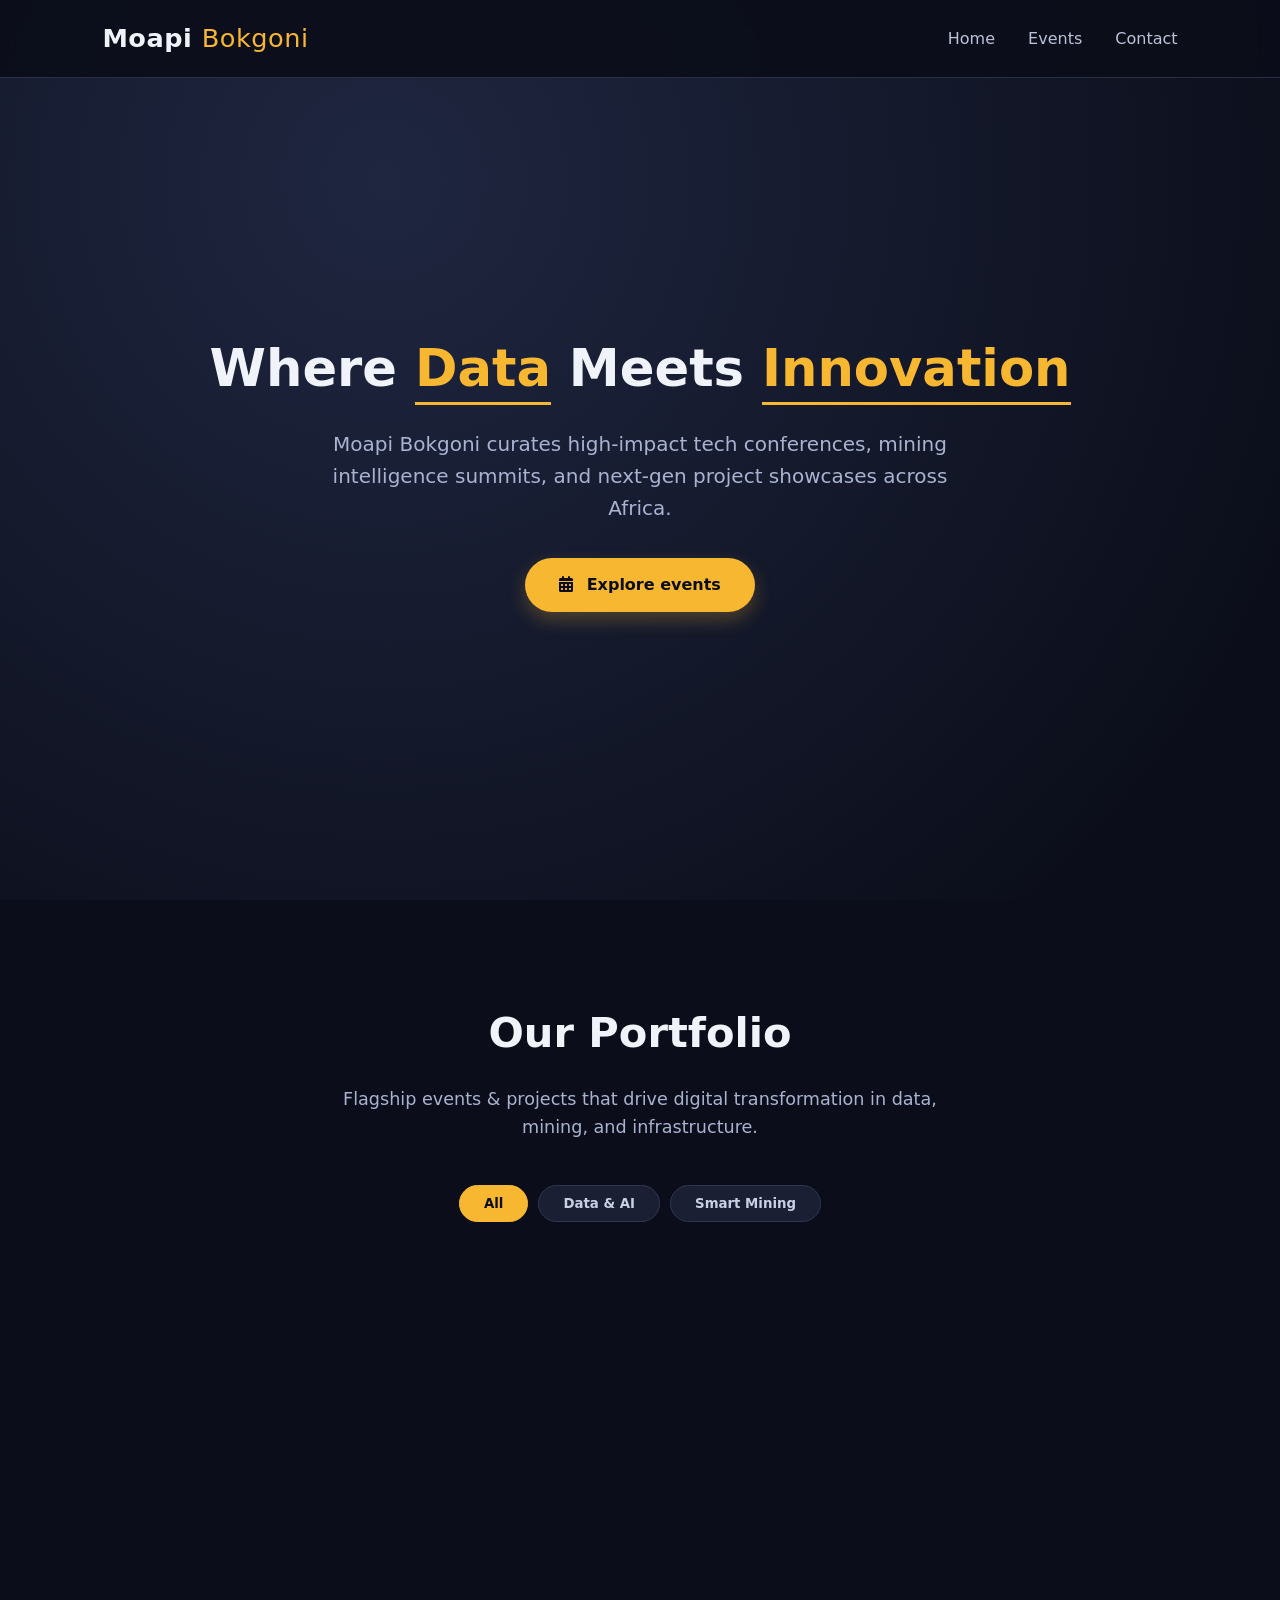
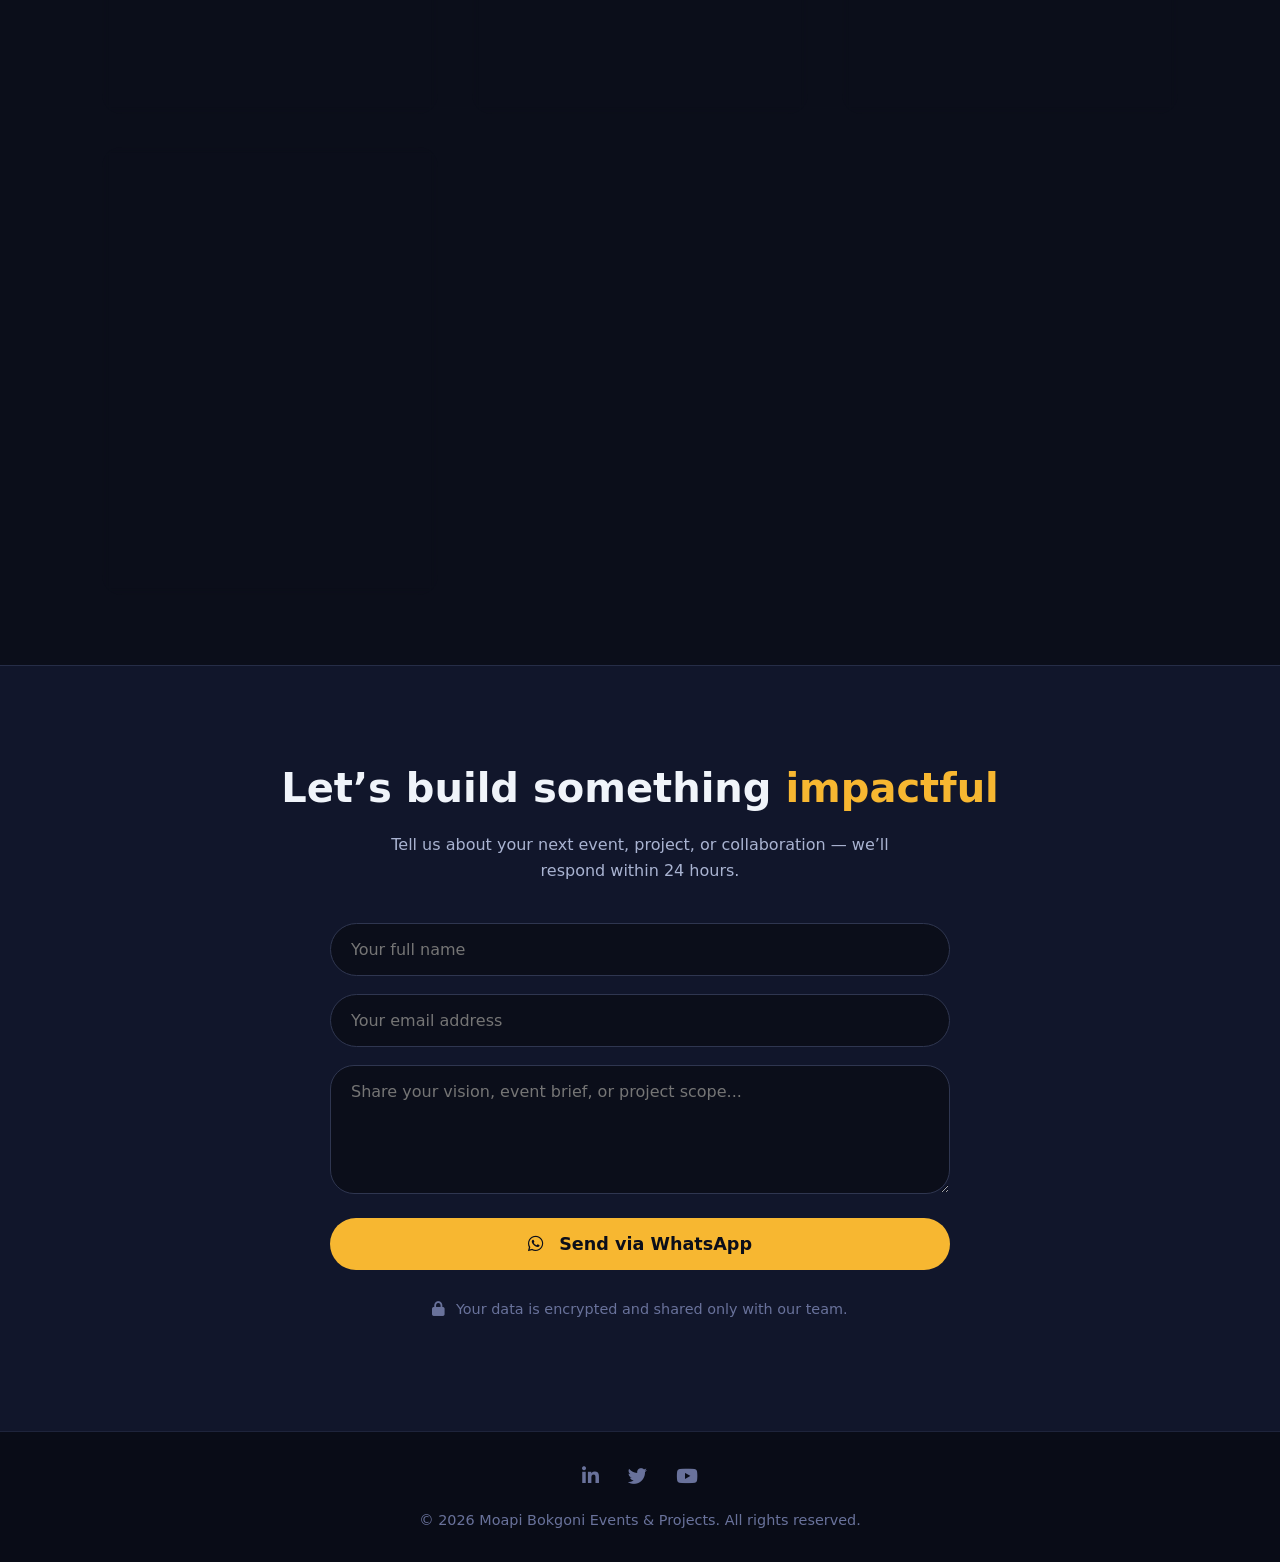
==== index.html @ c03c23e5 "Rename deepseek_html_20260622_e4e144.html to index.html" ====
<!DOCTYPE html>
<html lang="en">
<head>
    <meta charset="UTF-8" />
    <meta name="viewport" content="width=device-width, initial-scale=1.0" />
    <title>Moapi Bokgoni · Events & Projects</title>
    <!-- Font Awesome (free icons) -->
    <link rel="stylesheet" href="https://cdnjs.cloudflare.com/ajax/libs/font-awesome/6.0.0-beta3/css/all.min.css" />
    <style>
        /* ---------- RESET & BASE ---------- */
        * {
            margin: 0;
            padding: 0;
            box-sizing: border-box;
            font-family: 'Segoe UI', Roboto, system-ui, sans-serif;
            scroll-behavior: smooth;
        }

        body {
            background-color: #0b0e1a;
            color: #f0f4fa;
            line-height: 1.6;
        }

        /* ---------- HEADER ---------- */
        header {
            display: flex;
            justify-content: space-between;
            align-items: center;
            padding: 18px 8%;
            background: rgba(11, 14, 26, 0.92);
            backdrop-filter: blur(12px);
            position: fixed;
            width: 100%;
            top: 0;
            z-index: 1000;
            border-bottom: 1px solid #2a2f45;
        }

        .logo {
            font-size: 1.6rem;
            font-weight: 700;
            letter-spacing: 0.5px;
        }

        .logo span {
            color: #f7b731;
            font-weight: 300;
        }

        nav a {
            color: #bcc3d9;
            text-decoration: none;
            margin-left: 28px;
            font-weight: 500;
            transition: color 0.3s;
        }

        nav a:hover {
            color: #f7b731;
        }

        /* ---------- HERO ---------- */
        .hero {
            min-height: 100vh;
            display: flex;
            align-items: center;
            justify-content: center;
            text-align: center;
            padding: 120px 20px 80px;
            background: radial-gradient(circle at 30% 20%, #1f2640, #0b0e1a 85%);
        }

        .hero-content h1 {
            font-size: 3.2rem;
            margin-bottom: 18px;
            font-weight: 600;
        }

        .hero-content .highlight {
            color: #f7b731;
            border-bottom: 3px solid #f7b731;
            padding-bottom: 4px;
        }

        .hero-content p {
            font-size: 1.25rem;
            color: #a9b3d1;
            max-width: 640px;
            margin: 0 auto 34px auto;
        }

        .btn {
            display: inline-block;
            background: #f7b731;
            color: #0b0e1a;
            padding: 14px 34px;
            border-radius: 50px;
            font-weight: 700;
            text-decoration: none;
            border: none;
            cursor: pointer;
            transition: 0.25s ease;
            box-shadow: 0 8px 18px rgba(247, 183, 49, 0.25);
        }

        .btn:hover {
            background: #ffce5c;
            transform: translateY(-3px);
            box-shadow: 0 14px 28px rgba(247, 183, 49, 0.35);
        }

        /* ---------- EVENTS SECTION ---------- */
        .events-section {
            padding: 100px 8% 70px;
            text-align: center;
        }

        .events-section h2 {
            font-size: 2.6rem;
            margin-bottom: 18px;
        }

        .section-sub {
            color: #a9b3d1;
            max-width: 600px;
            margin: 0 auto 44px auto;
            font-size: 1.1rem;
        }

        .filter-container {
            margin-bottom: 44px;
            display: flex;
            flex-wrap: wrap;
            justify-content: center;
            gap: 10px;
        }

        .filter-btn {
            background: #1a1f33;
            color: #c8d0e6;
            border: 1px solid #2f3650;
            padding: 10px 24px;
            border-radius: 40px;
            font-weight: 600;
            cursor: pointer;
            transition: 0.25s;
        }

        .filter-btn.active,
        .filter-btn:hover {
            background: #f7b731;
            color: #0b0e1a;
            border-color: #f7b731;
        }

        .events-grid {
            display: grid;
            grid-template-columns: repeat(auto-fit, minmax(280px, 1fr));
            gap: 34px;
        }

        .event-card {
            background: #151b30;
            border-radius: 20px;
            overflow: hidden;
            border: 1px solid #2a2f45;
            transition: 0.3s;
            text-align: left;
            backdrop-filter: blur(4px);
        }

        .event-card:hover {
            transform: translateY(-8px);
            border-color: #f7b731;
            box-shadow: 0 20px 40px rgba(0, 0, 0, 0.6);
        }

        .card-img {
            height: 160px;
            background: linear-gradient(145deg, #2d3452, #191f36);
            display: flex;
            align-items: center;
            justify-content: center;
            font-size: 3.4rem;
            color: #f7b731;
            border-bottom: 2px solid #2f3650;
        }

        .card-content {
            padding: 24px 24px 28px;
        }

        .tag {
            display: inline-block;
            background: rgba(247, 183, 49, 0.12);
            color: #f7b731;
            padding: 4px 14px;
            border-radius: 40px;
            font-size: 0.75rem;
            font-weight: 700;
            letter-spacing: 0.3px;
            margin-bottom: 12px;
        }

        .event-card h3 {
            font-size: 1.5rem;
            margin-bottom: 8px;
        }

        .event-card p {
            color: #bcc3d9;
            font-size: 0.95rem;
            margin-bottom: 14px;
        }

        .event-card .date {
            color: #d3dbf5;
            font-weight: 600;
            font-size: 0.85rem;
            display: flex;
            align-items: center;
            gap: 6px;
        }

        .event-card .date i {
            color: #f7b731;
        }

        /* ---------- CONTACT ---------- */
        .contact-section {
            padding: 90px 8% 70px;
            background: #11162b;
            text-align: center;
            border-top: 1px solid #262d47;
        }

        .contact-section h2 {
            font-size: 2.5rem;
            margin-bottom: 12px;
        }

        .contact-section>p {
            color: #a9b3d1;
            max-width: 520px;
            margin: 0 auto 40px auto;
        }

        form {
            max-width: 620px;
            margin: 0 auto;
            display: flex;
            flex-direction: column;
            gap: 18px;
        }

        form input,
        form textarea {
            width: 100%;
            padding: 16px 20px;
            background: #0b0e1a;
            border: 1px solid #2f3650;
            color: #f0f4fa;
            border-radius: 40px;
            font-size: 1rem;
            transition: 0.25s;
        }

        form input:focus,
        form textarea:focus {
            outline: none;
            border-color: #f7b731;
            background: #10152a;
        }

        form textarea {
            border-radius: 24px;
            resize: vertical;
        }

        .contact-btn {
            background: #f7b731;
            color: #0b0e1a;
            padding: 16px;
            border: none;
            border-radius: 60px;
            font-weight: 700;
            font-size: 1.1rem;
            cursor: pointer;
            transition: 0.25s;
            margin-top: 6px;
        }

        .contact-btn:hover {
            background: #ffd15c;
            transform: scale(1.02);
        }

        /* ---------- FOOTER ---------- */
        footer {
            text-align: center;
            padding: 30px 8%;
            background: #090c17;
            border-top: 1px solid #1e243b;
            color: #69729b;
            font-size: 0.9rem;
        }

        .footer-social a {
            color: #69729b;
            margin: 0 12px;
            font-size: 1.2rem;
            transition: 0.2s;
        }

        .footer-social a:hover {
            color: #f7b731;
        }

        /* ---------- RESPONSIVE ---------- */
        @media (max-width: 700px) {
            header {
                flex-direction: column;
                gap: 10px;
                padding: 14px 5%;
            }
            nav a {
                margin: 0 12px;
                font-size: 0.95rem;
            }
            .hero-content h1 {
                font-size: 2.3rem;
            }
            .events-section {
                padding: 80px 5% 50px;
            }
            .events-grid {
                grid-template-columns: 1fr;
            }
        }

        /* card transition for filter */
        .event-card {
            opacity: 1;
            transition: opacity 0.25s ease, transform 0.3s ease, border 0.2s;
        }
    </style>
</head>
<body>

    <!-- HEADER -->
    <header>
        <div class="logo">Moapi <span>Bokgoni</span></div>
        <nav>
            <a href="#home">Home</a>
            <a href="#events">Events</a>
            <a href="#contact">Contact</a>
        </nav>
    </header>

    <!-- HERO -->
    <section id="home" class="hero">
        <div class="hero-content">
            <h1>Where <span class="highlight">Data</span> Meets <span class="highlight">Innovation</span></h1>
            <p>Moapi Bokgoni curates high-impact tech conferences, mining intelligence summits, and next‑gen project showcases across Africa.</p>
            <a href="#events" class="btn"><i class="fas fa-calendar-alt" style="margin-right: 8px;"></i> Explore events</a>
        </div>
    </section>

    <!-- EVENTS -->
    <section id="events" class="events-section">
        <h2>Our Portfolio</h2>
        <p class="section-sub">Flagship events & projects that drive digital transformation in data, mining, and infrastructure.</p>

        <div class="filter-container">
            <button class="filter-btn active" data-filter="all">All</button>
            <button class="filter-btn" data-filter="data">Data & AI</button>
            <button class="filter-btn" data-filter="mining">Smart Mining</button>
        </div>

        <div class="events-grid">
            <!-- Card 1 -->
            <div class="event-card" data-category="data">
                <div class="card-img"><i class="fas fa-database"></i></div>
                <div class="card-content">
                    <span class="tag"><i class="fas fa-code" style="margin-right: 6px;"></i> Big Data</span>
                    <h3>DataCon 2026</h3>
                    <p>Next‑gen data architectures, AI‑driven analytics, and real‑time streaming for enterprise.</p>
                    <div class="date"><i class="far fa-calendar-alt"></i> 12–14 Aug 2026</div>
                </div>
            </div>

            <!-- Card 2 -->
            <div class="event-card" data-category="mining">
                <div class="card-img"><i class="fas fa-hard-hat"></i></div>
                <div class="card-content">
                    <span class="tag"><i class="fas fa-microchip" style="margin-right: 6px;"></i> Mining Tech</span>
                    <h3>Deep Automation Forum</h3>
                    <p>IoT sensor networks, autonomous haulage, and digital twins in modern mining.</p>
                    <div class="date"><i class="far fa-calendar-alt"></i> 19–21 Sept 2026</div>
                </div>
            </div>

            <!-- Card 3 -->
            <div class="event-card" data-category="data">
                <div class="card-img"><i class="fas fa-cloud-upload-alt"></i></div>
                <div class="card-content">
                    <span class="tag"><i class="fas fa-server"></i> Cloud & Infrastructure</span>
                    <h3>Industrial Data Expo</h3>
                    <p>Streamlining raw data ingestion, edge computing, and logistics analytics for heavy industry.</p>
                    <div class="date"><i class="far fa-calendar-alt"></i> 3–5 Oct 2026</div>
                </div>
            </div>

            <!-- Card 4 (new, mining) -->
            <div class="event-card" data-category="mining">
                <div class="card-img"><i class="fas fa-map-marked-alt"></i></div>
                <div class="card-content">
                    <span class="tag"><i class="fas fa-ruler-combined"></i> Exploration</span>
                    <h3>Geo‑Intelligence Summit</h3>
                    <p>AI‑powered mineral exploration, remote sensing, and sustainable extraction.</p>
                    <div class="date"><i class="far fa-calendar-alt"></i> 10–12 Nov 2026</div>
                </div>
            </div>
        </div>
    </section>

    <!-- CONTACT -->
    <section id="contact" class="contact-section">
        <h2>Let’s build something <span style="color: #f7b731;">impactful</span></h2>
        <p>Tell us about your next event, project, or collaboration — we’ll respond within 24 hours.</p>
        <form id="contactForm">
            <input type="text" placeholder="Your full name" id="contactName" required />
            <input type="email" placeholder="Your email address" id="contactEmail" required />
            <textarea placeholder="Share your vision, event brief, or project scope..." rows="5" id="contactMsg" required></textarea>
            <button type="submit" class="contact-btn"><i class="fab fa-whatsapp" style="margin-right: 10px;"></i> Send via WhatsApp</button>
        </form>
        <p style="margin-top: 28px; font-size: 0.9rem; color: #69729b;">
            <i class="fas fa-lock" style="margin-right: 6px;"></i> Your data is encrypted and shared only with our team.
        </p>
    </section>

    <!-- FOOTER -->
    <footer>
        <div class="footer-social">
            <a href="#"><i class="fab fa-linkedin-in"></i></a>
            <a href="#"><i class="fab fa-twitter"></i></a>
            <a href="#"><i class="fab fa-youtube"></i></a>
        </div>
        <p style="margin-top: 16px;">&copy; 2026 Moapi Bokgoni Events & Projects. All rights reserved.</p>
    </footer>

    <script>
        document.addEventListener('DOMContentLoaded', () => {

            // ---------- FILTER (portfolio) ----------
            const filterBtns = document.querySelectorAll('.filter-btn');
            const cards = document.querySelectorAll('.event-card');

            filterBtns.forEach(btn => {
                btn.addEventListener('click', () => {
                    filterBtns.forEach(b => b.classList.remove('active'));
                    btn.classList.add('active');

                    const filterVal = btn.getAttribute('data-filter');

                    cards.forEach(card => {
                        const cat = card.getAttribute('data-category');
                        if (filterVal === 'all' || cat === filterVal) {
                            card.style.display = 'block';
                            setTimeout(() => card.style.opacity = '1', 8);
                        } else {
                            card.style.opacity = '0';
                            card.style.display = 'none';
                        }
                    });
                });
            });

            // ---------- WHATSAPP AUTOMATION (CallMeBot) ----------
            const form = document.getElementById('contactForm');

            // ⚠️  REPLACE WITH YOUR ACTUAL CallMeBot CREDENTIALS  ⚠️
            const PHONE = "27747017967";      // e.g. "27712345678"
            const API_KEY = "4898902";         // your numeric API key

            form.addEventListener('submit', (e) => {
                e.preventDefault();

                const name = document.getElementById('contactName').value.trim();
                const email = document.getElementById('contactEmail').value.trim();
                const msg = document.getElementById('contactMsg').value.trim();

                if (!name || !email || !msg) {
                    alert('Please fill in all fields.');
                    return;
                }

                // format message for WhatsApp
                const textMsg = `📩 *New Moapi Bokgoni lead*%0A%0A*Name:* ${name}%0A*Email:* ${email}%0A*Message:* ${msg}`;

                const url = `https://api.callmebot.com/whatsapp.php?phone=${PHONE}&text=${textMsg}&apikey=${API_KEY}`;

                // send with no-cors (fire and forget)
                fetch(url, { mode: 'no-cors' })
                    .then(() => {
                        alert('✅ Thank you! Your message has been sent directly to our team via WhatsApp.');
                        form.reset();
                    })
                    .catch(err => {
                        console.error('WhatsApp send error:', err);
                        alert('❌ Something went wrong. Please try again or contact us directly.');
                    });
            });
        });
    </script>
</body>
</html>
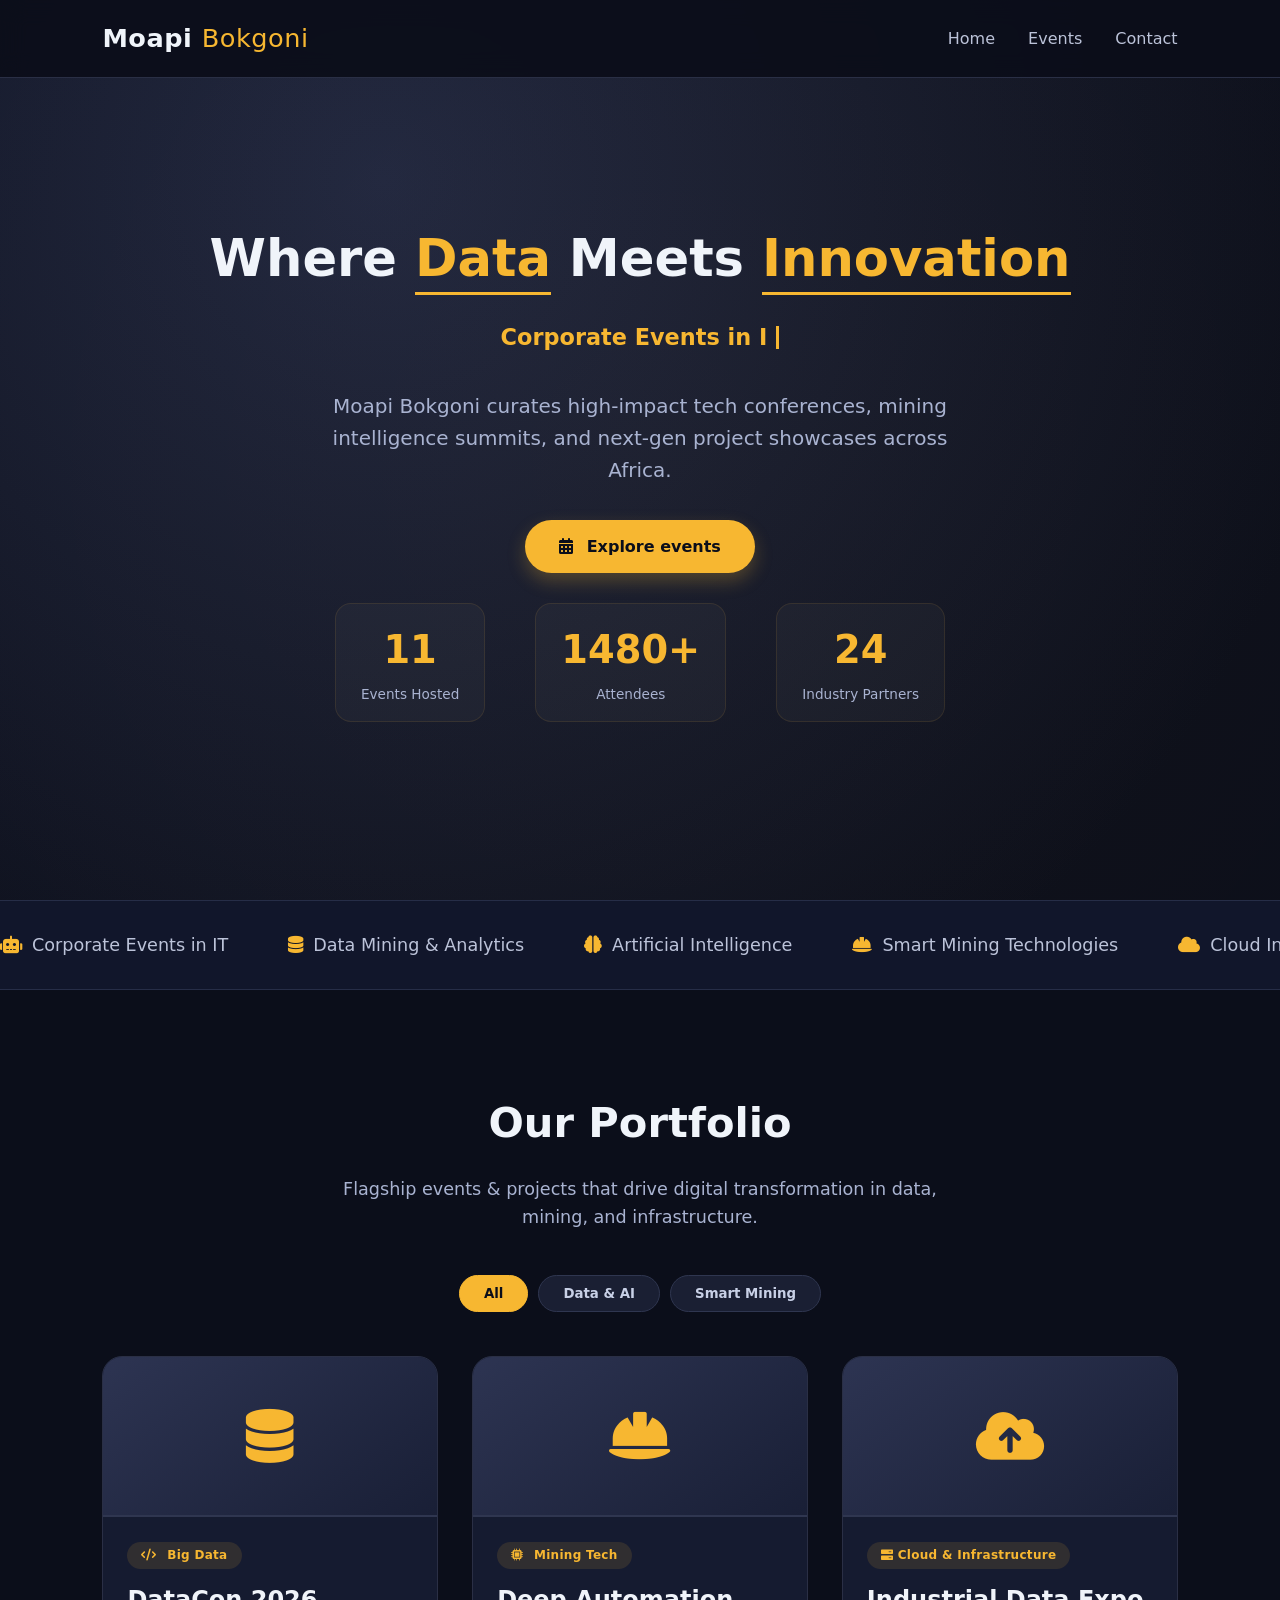
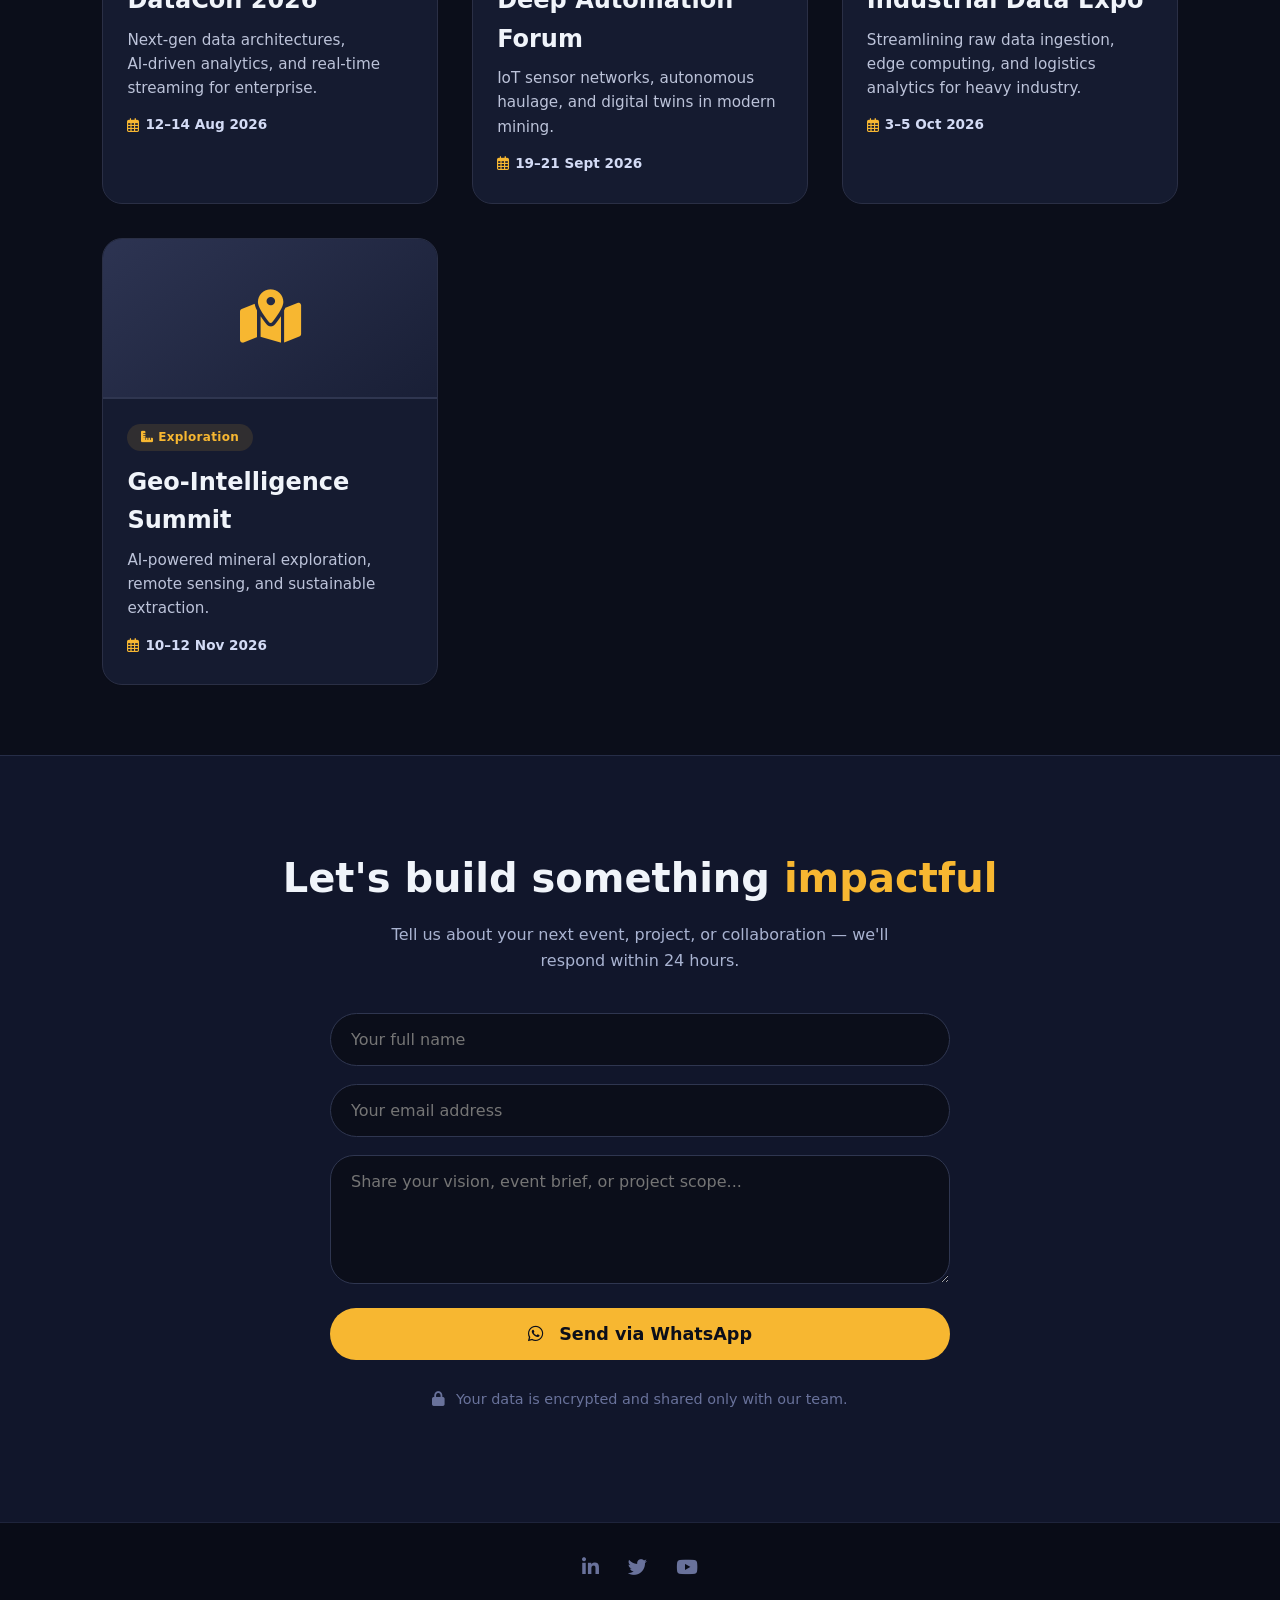
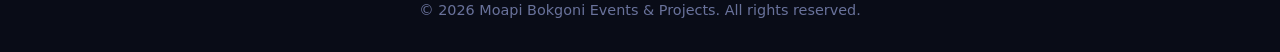
==== commit 99f1bcd9: "Update index.html" ====
--- a/index.html
+++ b/index.html
@@ -4,7 +4,6 @@
     <meta charset="UTF-8" />
     <meta name="viewport" content="width=device-width, initial-scale=1.0" />
     <title>Moapi Bokgoni · Events & Projects</title>
-    <!-- Font Awesome (free icons) -->
     <link rel="stylesheet" href="https://cdnjs.cloudflare.com/ajax/libs/font-awesome/6.0.0-beta3/css/all.min.css" />
     <style>
         /* ---------- RESET & BASE ---------- */
@@ -20,6 +19,7 @@
             background-color: #0b0e1a;
             color: #f0f4fa;
             line-height: 1.6;
+            overflow-x: hidden;
         }
 
         /* ---------- HEADER ---------- */
@@ -35,6 +35,12 @@
             top: 0;
             z-index: 1000;
             border-bottom: 1px solid #2a2f45;
+            transition: 0.3s;
+        }
+
+        header.scrolled {
+            background: rgba(11, 14, 26, 0.98);
+            box-shadow: 0 4px 30px rgba(0, 0, 0, 0.5);
         }
 
         .logo {
@@ -54,6 +60,22 @@
             margin-left: 28px;
             font-weight: 500;
             transition: color 0.3s;
+            position: relative;
+        }
+
+        nav a::after {
+            content: '';
+            position: absolute;
+            bottom: -4px;
+            left: 0;
+            width: 0;
+            height: 2px;
+            background: #f7b731;
+            transition: width 0.3s;
+        }
+
+        nav a:hover::after {
+            width: 100%;
         }
 
         nav a:hover {
@@ -69,6 +91,29 @@
             text-align: center;
             padding: 120px 20px 80px;
             background: radial-gradient(circle at 30% 20%, #1f2640, #0b0e1a 85%);
+            position: relative;
+            overflow: hidden;
+        }
+
+        .hero::before {
+            content: '';
+            position: absolute;
+            top: -50%;
+            left: -50%;
+            width: 200%;
+            height: 200%;
+            background: radial-gradient(circle at 50% 50%, rgba(247, 183, 49, 0.03), transparent 70%);
+            animation: rotateGlow 30s linear infinite;
+        }
+
+        @keyframes rotateGlow {
+            from { transform: rotate(0deg); }
+            to { transform: rotate(360deg); }
+        }
+
+        .hero-content {
+            position: relative;
+            z-index: 1;
         }
 
         .hero-content h1 {
@@ -88,6 +133,65 @@
             color: #a9b3d1;
             max-width: 640px;
             margin: 0 auto 34px auto;
+        }
+
+        /* ----- TYPING ANIMATION ----- */
+        .typing-wrapper {
+            margin: 20px auto 30px;
+            min-height: 40px;
+        }
+
+        .typing-text {
+            font-size: 1.4rem;
+            color: #f7b731;
+            font-weight: 600;
+            display: inline-block;
+        }
+
+        .typing-cursor {
+            display: inline-block;
+            width: 3px;
+            height: 1.4rem;
+            background: #f7b731;
+            margin-left: 4px;
+            animation: blink 0.8s step-end infinite;
+            vertical-align: text-bottom;
+        }
+
+        @keyframes blink {
+            0%, 100% { opacity: 1; }
+            50% { opacity: 0; }
+        }
+
+        /* ----- STATS COUNTERS ----- */
+        .stats-container {
+            display: flex;
+            justify-content: center;
+            gap: 50px;
+            margin-top: 30px;
+            flex-wrap: wrap;
+        }
+
+        .stat-item {
+            text-align: center;
+            padding: 15px 25px;
+            background: rgba(255, 255, 255, 0.03);
+            border-radius: 16px;
+            border: 1px solid rgba(247, 183, 49, 0.1);
+            min-width: 120px;
+        }
+
+        .stat-number {
+            font-size: 2.4rem;
+            font-weight: 700;
+            color: #f7b731;
+            display: block;
+        }
+
+        .stat-label {
+            font-size: 0.85rem;
+            color: #a9b3d1;
+            margin-top: 4px;
         }
 
         .btn {
@@ -165,15 +269,31 @@
             border-radius: 20px;
             overflow: hidden;
             border: 1px solid #2a2f45;
-            transition: 0.3s;
+            transition: 0.4s ease;
             text-align: left;
             backdrop-filter: blur(4px);
+            position: relative;
         }
 
         .event-card:hover {
-            transform: translateY(-8px);
+            transform: translateY(-8px) scale(1.02);
             border-color: #f7b731;
             box-shadow: 0 20px 40px rgba(0, 0, 0, 0.6);
+        }
+
+        .event-card::before {
+            content: '';
+            position: absolute;
+            top: 0;
+            left: -100%;
+            width: 100%;
+            height: 3px;
+            background: linear-gradient(90deg, transparent, #f7b731, transparent);
+            transition: left 0.6s;
+        }
+
+        .event-card:hover::before {
+            left: 100%;
         }
 
         .card-img {
@@ -185,6 +305,11 @@
             font-size: 3.4rem;
             color: #f7b731;
             border-bottom: 2px solid #2f3650;
+            transition: 0.3s;
+        }
+
+        .event-card:hover .card-img {
+            background: linear-gradient(145deg, #353d5e, #1f2640);
         }
 
         .card-content {
@@ -225,6 +350,45 @@
 
         .event-card .date i {
             color: #f7b731;
+        }
+
+        /* ---------- AUTO-SCROLL EVENTS MARQUEE ---------- */
+        .marquee-section {
+            background: #11162b;
+            padding: 30px 0;
+            border-top: 1px solid #262d47;
+            border-bottom: 1px solid #262d47;
+            overflow: hidden;
+        }
+
+        .marquee-content {
+            display: flex;
+            gap: 60px;
+            animation: marqueeScroll 25s linear infinite;
+            width: max-content;
+        }
+
+        .marquee-content span {
+            font-size: 1.1rem;
+            color: #bcc3d9;
+            white-space: nowrap;
+            display: flex;
+            align-items: center;
+            gap: 10px;
+        }
+
+        .marquee-content span i {
+            color: #f7b731;
+        }
+
+        @keyframes marqueeScroll {
+            0% { transform: translateX(0); }
+            100% { transform: translateX(-50%); }
+        }
+
+        .marquee-wrapper {
+            display: flex;
+            overflow: hidden;
         }
 
         /* ---------- CONTACT ---------- */
@@ -271,6 +435,7 @@
             outline: none;
             border-color: #f7b731;
             background: #10152a;
+            box-shadow: 0 0 20px rgba(247, 183, 49, 0.05);
         }
 
         form textarea {
@@ -289,6 +454,24 @@
             cursor: pointer;
             transition: 0.25s;
             margin-top: 6px;
+            position: relative;
+            overflow: hidden;
+        }
+
+        .contact-btn::after {
+            content: '';
+            position: absolute;
+            top: -50%;
+            left: -50%;
+            width: 200%;
+            height: 200%;
+            background: radial-gradient(circle, rgba(255,255,255,0.1), transparent 70%);
+            transform: scale(0);
+            transition: transform 0.5s;
+        }
+
+        .contact-btn:hover::after {
+            transform: scale(1);
         }
 
         .contact-btn:hover {
@@ -315,6 +498,7 @@
 
         .footer-social a:hover {
             color: #f7b731;
+            transform: translateY(-3px);
         }
 
         /* ---------- RESPONSIVE ---------- */
@@ -337,9 +521,21 @@
             .events-grid {
                 grid-template-columns: 1fr;
             }
-        }
-
-        /* card transition for filter */
+            .stats-container {
+                gap: 20px;
+            }
+            .stat-item {
+                min-width: 80px;
+                padding: 10px 15px;
+            }
+            .stat-number {
+                font-size: 1.8rem;
+            }
+            .typing-text {
+                font-size: 1.1rem;
+            }
+        }
+
         .event-card {
             opacity: 1;
             transition: opacity 0.25s ease, transform 0.3s ease, border 0.2s;
@@ -362,10 +558,58 @@
     <section id="home" class="hero">
         <div class="hero-content">
             <h1>Where <span class="highlight">Data</span> Meets <span class="highlight">Innovation</span></h1>
+            
+            <!-- TYPING ANIMATION -->
+            <div class="typing-wrapper">
+                <span class="typing-text" id="typingText"></span>
+                <span class="typing-cursor"></span>
+            </div>
+
             <p>Moapi Bokgoni curates high-impact tech conferences, mining intelligence summits, and next‑gen project showcases across Africa.</p>
             <a href="#events" class="btn"><i class="fas fa-calendar-alt" style="margin-right: 8px;"></i> Explore events</a>
+
+            <!-- STATS COUNTERS -->
+            <div class="stats-container">
+                <div class="stat-item">
+                    <span class="stat-number" data-target="12">0</span>
+                    <span class="stat-label">Events Hosted</span>
+                </div>
+                <div class="stat-item">
+                    <span class="stat-number" data-target="1500">0</span>
+                    <span class="stat-label">Attendees</span>
+                </div>
+                <div class="stat-item">
+                    <span class="stat-number" data-target="25">0</span>
+                    <span class="stat-label">Industry Partners</span>
+                </div>
+            </div>
         </div>
     </section>
+
+    <!-- AUTO-SCROLL MARQUEE -->
+    <div class="marquee-section">
+        <div class="marquee-wrapper">
+            <div class="marquee-content">
+                <span><i class="fas fa-robot"></i> Corporate Events in IT</span>
+                <span><i class="fas fa-database"></i> Data Mining & Analytics</span>
+                <span><i class="fas fa-brain"></i> Artificial Intelligence</span>
+                <span><i class="fas fa-hard-hat"></i> Smart Mining Technologies</span>
+                <span><i class="fas fa-cloud"></i> Cloud Infrastructure</span>
+                <span><i class="fas fa-chart-line"></i> Predictive Analytics</span>
+                <span><i class="fas fa-microchip"></i> IoT & Automation</span>
+                <span><i class="fas fa-globe"></i> Digital Transformation</span>
+                <!-- Duplicate for seamless loop -->
+                <span><i class="fas fa-robot"></i> Corporate Events in IT</span>
+                <span><i class="fas fa-database"></i> Data Mining & Analytics</span>
+                <span><i class="fas fa-brain"></i> Artificial Intelligence</span>
+                <span><i class="fas fa-hard-hat"></i> Smart Mining Technologies</span>
+                <span><i class="fas fa-cloud"></i> Cloud Infrastructure</span>
+                <span><i class="fas fa-chart-line"></i> Predictive Analytics</span>
+                <span><i class="fas fa-microchip"></i> IoT & Automation</span>
+                <span><i class="fas fa-globe"></i> Digital Transformation</span>
+            </div>
+        </div>
+    </div>
 
     <!-- EVENTS -->
     <section id="events" class="events-section">
@@ -412,7 +656,7 @@
                 </div>
             </div>
 
-            <!-- Card 4 (new, mining) -->
+            <!-- Card 4 -->
             <div class="event-card" data-category="mining">
                 <div class="card-img"><i class="fas fa-map-marked-alt"></i></div>
                 <div class="card-content">
@@ -427,8 +671,8 @@
 
     <!-- CONTACT -->
     <section id="contact" class="contact-section">
-        <h2>Let’s build something <span style="color: #f7b731;">impactful</span></h2>
-        <p>Tell us about your next event, project, or collaboration — we’ll respond within 24 hours.</p>
+        <h2>Let's build something <span style="color: #f7b731;">impactful</span></h2>
+        <p>Tell us about your next event, project, or collaboration — we'll respond within 24 hours.</p>
         <form id="contactForm">
             <input type="text" placeholder="Your full name" id="contactName" required />
             <input type="email" placeholder="Your email address" id="contactEmail" required />
@@ -453,7 +697,90 @@
     <script>
         document.addEventListener('DOMContentLoaded', () => {
 
-            // ---------- FILTER (portfolio) ----------
+            // ========== 1. TYPING ANIMATION ==========
+            const phrases = [
+                'Corporate Events in IT',
+                'Data Mining & Analytics',
+                'Artificial Intelligence',
+                'Smart Mining Technologies',
+                'Cloud Infrastructure',
+                'Digital Transformation'
+            ];
+            let phraseIndex = 0;
+            let charIndex = 0;
+            let isDeleting = false;
+            const typingElement = document.getElementById('typingText');
+
+            function typeEffect() {
+                const currentPhrase = phrases[phraseIndex];
+                
+                if (isDeleting) {
+                    typingElement.textContent = currentPhrase.substring(0, charIndex - 1);
+                    charIndex--;
+                } else {
+                    typingElement.textContent = currentPhrase.substring(0, charIndex + 1);
+                    charIndex++;
+                }
+
+                let delay = isDeleting ? 40 : 80;
+
+                if (!isDeleting && charIndex === currentPhrase.length) {
+                    delay = 2500;
+                    isDeleting = true;
+                } else if (isDeleting && charIndex === 0) {
+                    isDeleting = false;
+                    phraseIndex = (phraseIndex + 1) % phrases.length;
+                    delay = 400;
+                }
+
+                setTimeout(typeEffect, delay);
+            }
+
+            typeEffect();
+
+            // ========== 2. STATS COUNTER ANIMATION ==========
+            const statNumbers = document.querySelectorAll('.stat-number');
+
+            function animateCounters() {
+                statNumbers.forEach(counter => {
+                    const target = parseInt(counter.getAttribute('data-target'));
+                    const duration = 2000;
+                    const startTime = performance.now();
+                    const startValue = 0;
+
+                    function updateCounter(currentTime) {
+                        const elapsed = currentTime - startTime;
+                        const progress = Math.min(elapsed / duration, 1);
+                        const eased = 1 - Math.pow(1 - progress, 3);
+                        const currentValue = Math.floor(eased * target);
+                        
+                        counter.textContent = currentValue + (target > 100 ? '+' : '');
+
+                        if (progress < 1) {
+                            requestAnimationFrame(updateCounter);
+                        } else {
+                            counter.textContent = target + (target > 100 ? '+' : '');
+                        }
+                    }
+
+                    requestAnimationFrame(updateCounter);
+                });
+            }
+
+            // Trigger counters when hero is visible
+            const heroSection = document.querySelector('.hero');
+            const observer = new IntersectionObserver((entries) => {
+                entries.forEach(entry => {
+                    if (entry.isIntersecting) {
+                        animateCounters();
+                        observer.disconnect();
+                    }
+                });
+            }, { threshold: 0.3 });
+
+            observer.observe(heroSection);
+
+            // ========== 3. FILTER ==========
             const filterBtns = document.querySelectorAll('.filter-btn');
             const cards = document.querySelectorAll('.event-card');
 
@@ -471,18 +798,28 @@
                             setTimeout(() => card.style.opacity = '1', 8);
                         } else {
                             card.style.opacity = '0';
-                            card.style.display = 'none';
+                            setTimeout(() => card.style.display = 'none', 250);
                         }
                     });
                 });
             });
 
-            // ---------- WHATSAPP AUTOMATION (CallMeBot) ----------
+            // ========== 4. HEADER SCROLL EFFECT ==========
+            const header = document.querySelector('header');
+            window.addEventListener('scroll', () => {
+                if (window.scrollY > 50) {
+                    header.classList.add('scrolled');
+                } else {
+                    header.classList.remove('scrolled');
+                }
+            });
+
+            // ========== 5. WHATSAPP AUTOMATION ==========
             const form = document.getElementById('contactForm');
 
-            // ⚠️  REPLACE WITH YOUR ACTUAL CallMeBot CREDENTIALS  ⚠️
-            const PHONE = "27747017967";      // e.g. "27712345678"
-            const API_KEY = "4898902";         // your numeric API key
+            // ⚠️ REPLACE WITH YOUR ACTUAL CallMeBot CREDENTIALS ⚠️
+            const PHONE = "27747017967";
+            const API_KEY = "4898902";
 
             form.addEventListener('submit', (e) => {
                 e.preventDefault();
@@ -496,12 +833,15 @@
                     return;
                 }
 
-                // format message for WhatsApp
                 const textMsg = `📩 *New Moapi Bokgoni lead*%0A%0A*Name:* ${name}%0A*Email:* ${email}%0A*Message:* ${msg}`;
-
                 const url = `https://api.callmebot.com/whatsapp.php?phone=${PHONE}&text=${textMsg}&apikey=${API_KEY}`;
 
-                // send with no-cors (fire and forget)
+                // Show loading state
+                const submitBtn = form.querySelector('.contact-btn');
+                const originalText = submitBtn.innerHTML;
+                submitBtn.innerHTML = '<i class="fas fa-spinner fa-spin"></i> Sending...';
+                submitBtn.disabled = true;
+
                 fetch(url, { mode: 'no-cors' })
                     .then(() => {
                         alert('✅ Thank you! Your message has been sent directly to our team via WhatsApp.');
@@ -510,6 +850,10 @@
                     .catch(err => {
                         console.error('WhatsApp send error:', err);
                         alert('❌ Something went wrong. Please try again or contact us directly.');
+                    })
+                    .finally(() => {
+                        submitBtn.innerHTML = originalText;
+                        submitBtn.disabled = false;
                     });
             });
         });
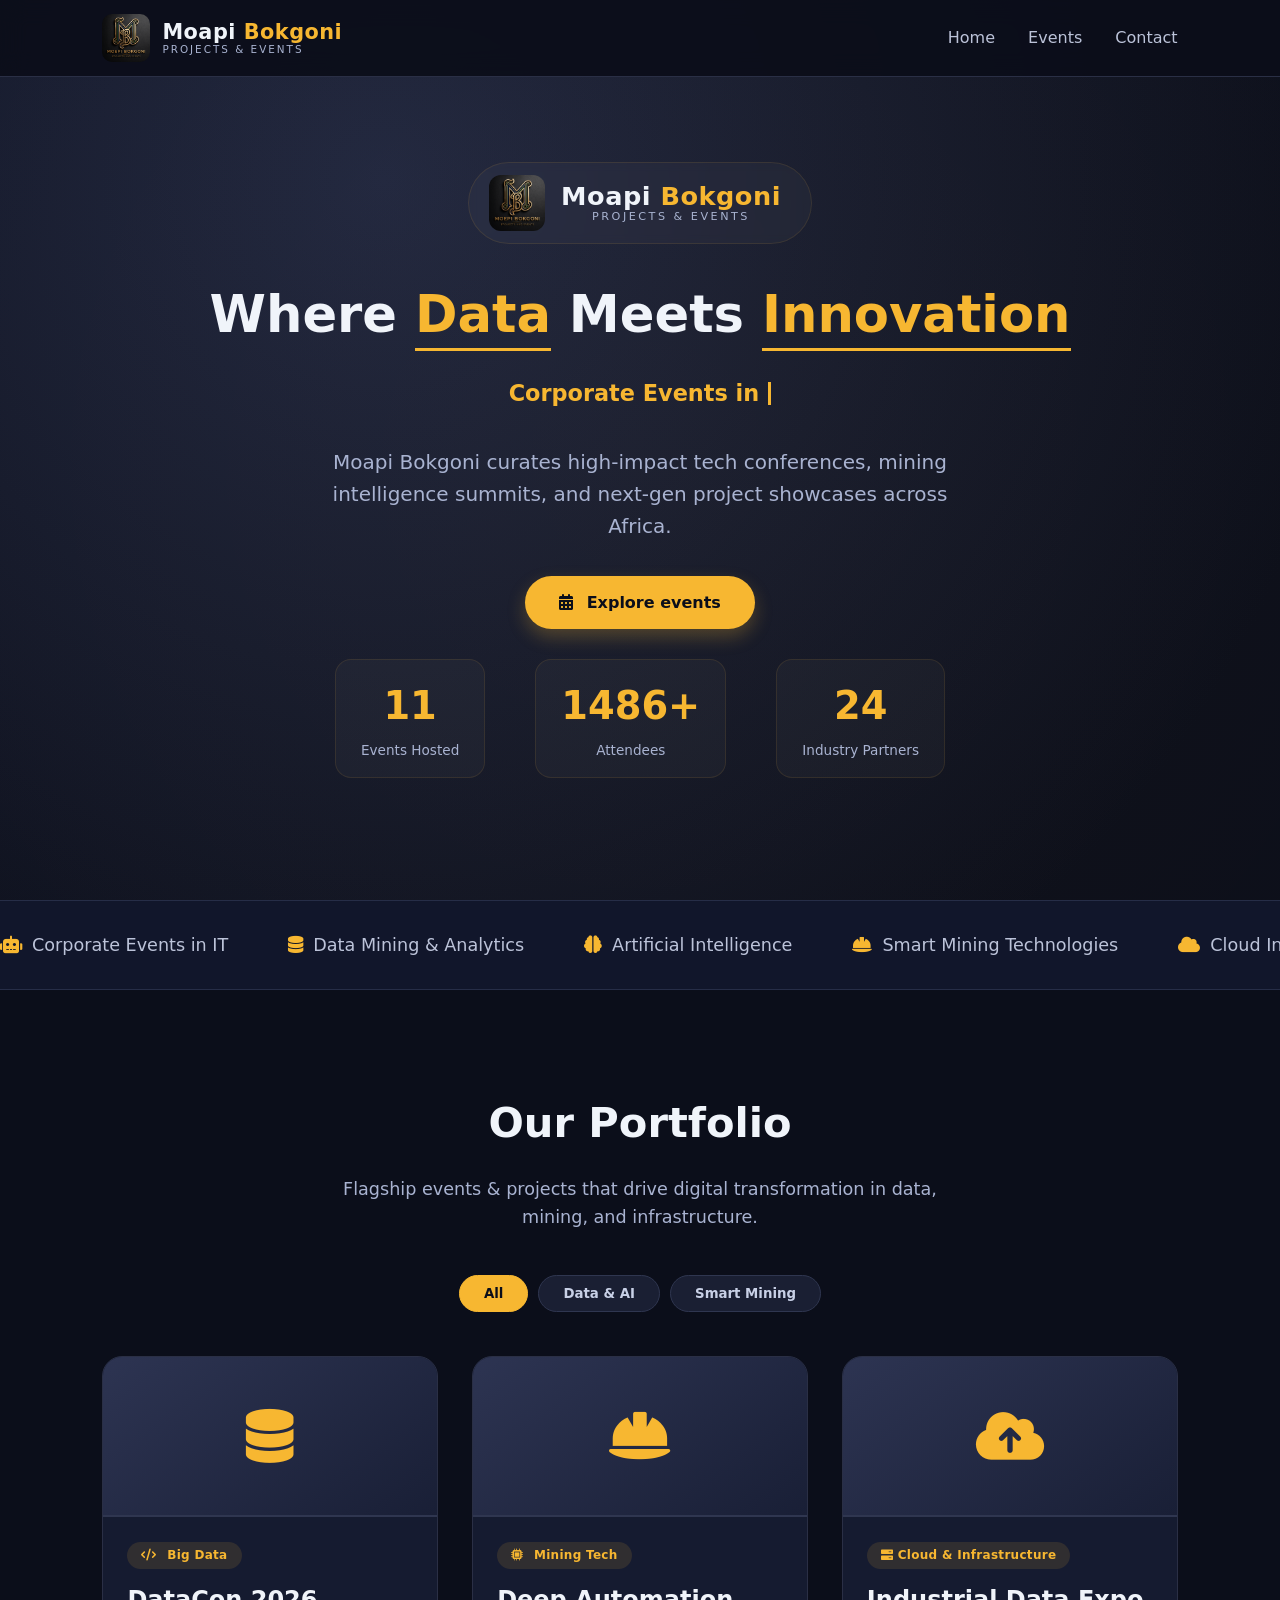
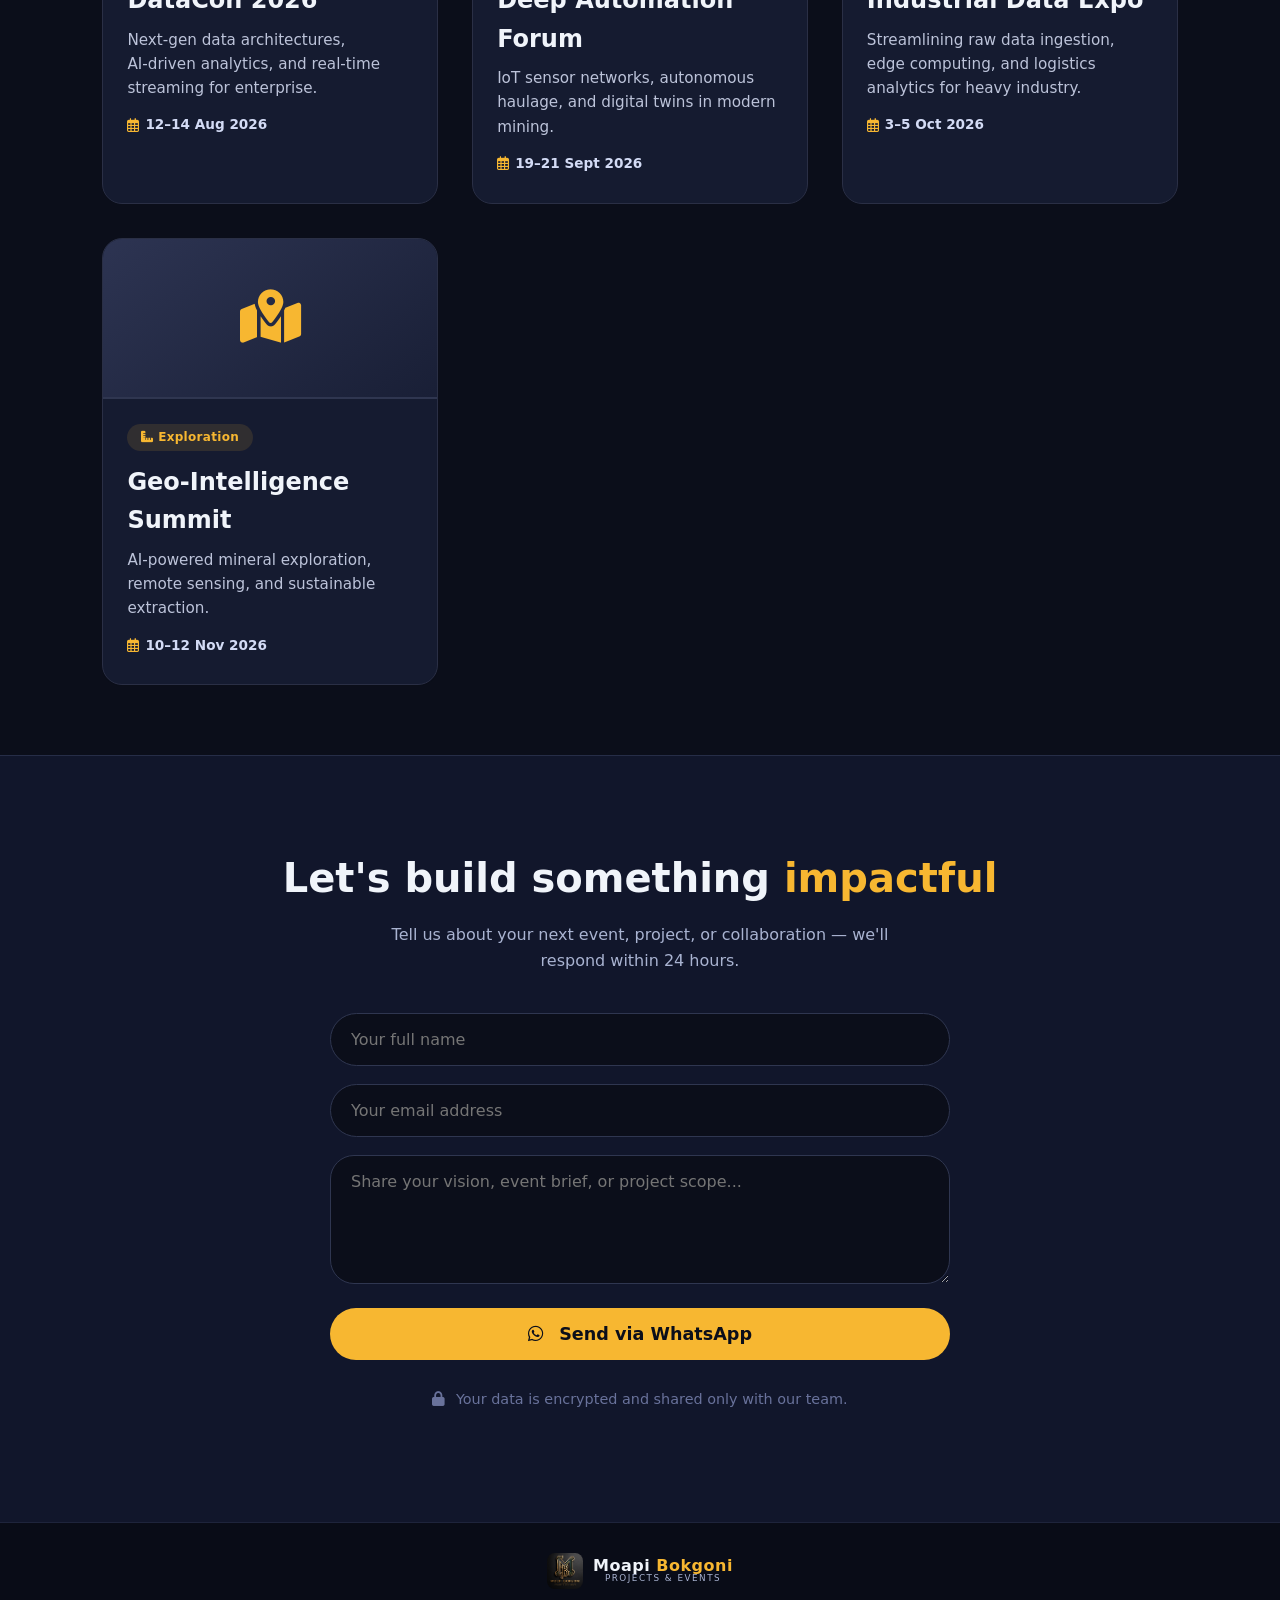
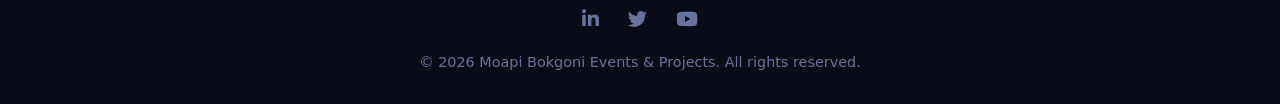
==== commit 21d1e83c: "Update index.html" ====
--- a/index.html
+++ b/index.html
@@ -27,7 +27,7 @@
             display: flex;
             justify-content: space-between;
             align-items: center;
-            padding: 18px 8%;
+            padding: 14px 8%;
             background: rgba(11, 14, 26, 0.92);
             backdrop-filter: blur(12px);
             position: fixed;
@@ -43,15 +43,45 @@
             box-shadow: 0 4px 30px rgba(0, 0, 0, 0.5);
         }
 
+        /* ---------- LOGO ---------- */
         .logo {
-            font-size: 1.6rem;
+            display: flex;
+            align-items: center;
+            gap: 12px;
+            text-decoration: none;
+        }
+
+        .logo-icon {
+            width: 48px;
+            height: 48px;
+            object-fit: contain;
+            border-radius: 10px;
+            flex-shrink: 0;
+        }
+
+        .logo-text {
+            display: flex;
+            flex-direction: column;
+            line-height: 1.1;
+        }
+
+        .logo-text .brand {
+            font-size: 1.3rem;
             font-weight: 700;
+            color: #f0f4fa;
             letter-spacing: 0.5px;
         }
 
-        .logo span {
+        .logo-text .brand span {
             color: #f7b731;
-            font-weight: 300;
+        }
+
+        .logo-text .sub {
+            font-size: 0.65rem;
+            font-weight: 500;
+            color: #a9b3d1;
+            letter-spacing: 2px;
+            text-transform: uppercase;
         }
 
         nav a {
@@ -114,6 +144,34 @@
         .hero-content {
             position: relative;
             z-index: 1;
+        }
+
+        /* Large logo in hero */
+        .hero-logo {
+            display: inline-flex;
+            align-items: center;
+            gap: 16px;
+            margin-bottom: 30px;
+            background: rgba(255, 255, 255, 0.03);
+            padding: 12px 30px 12px 20px;
+            border-radius: 60px;
+            border: 1px solid rgba(247, 183, 49, 0.1);
+            backdrop-filter: blur(4px);
+        }
+
+        .hero-logo .logo-icon {
+            width: 56px;
+            height: 56px;
+            border-radius: 12px;
+        }
+
+        .hero-logo .logo-text .brand {
+            font-size: 1.6rem;
+        }
+
+        .hero-logo .logo-text .sub {
+            font-size: 0.7rem;
+            letter-spacing: 2.5px;
         }
 
         .hero-content h1 {
@@ -489,11 +547,34 @@
             font-size: 0.9rem;
         }
 
+        .footer-logo {
+            display: inline-flex;
+            align-items: center;
+            gap: 10px;
+            margin-bottom: 16px;
+        }
+
+        .footer-logo .logo-icon {
+            width: 36px;
+            height: 36px;
+            border-radius: 8px;
+        }
+
+        .footer-logo .logo-text .brand {
+            font-size: 1rem;
+        }
+
+        .footer-logo .logo-text .sub {
+            font-size: 0.55rem;
+            letter-spacing: 1.5px;
+        }
+
         .footer-social a {
             color: #69729b;
             margin: 0 12px;
             font-size: 1.2rem;
             transition: 0.2s;
+            display: inline-block;
         }
 
         .footer-social a:hover {
@@ -515,6 +596,19 @@
             .hero-content h1 {
                 font-size: 2.3rem;
             }
+            .hero-logo {
+                padding: 8px 16px 8px 12px;
+            }
+            .hero-logo .logo-icon {
+                width: 40px;
+                height: 40px;
+            }
+            .hero-logo .logo-text .brand {
+                font-size: 1.2rem;
+            }
+            .hero-logo .logo-text .sub {
+                font-size: 0.55rem;
+            }
             .events-section {
                 padding: 80px 5% 50px;
             }
@@ -546,7 +640,13 @@
 
     <!-- HEADER -->
     <header>
-        <div class="logo">Moapi <span>Bokgoni</span></div>
+        <a href="#home" class="logo">
+            <img src="mbp.png" alt="Moapi Bokgoni" class="logo-icon" />
+            <div class="logo-text">
+                <span class="brand">Moapi <span>Bokgoni</span></span>
+                <span class="sub">Projects &amp; Events</span>
+            </div>
+        </a>
         <nav>
             <a href="#home">Home</a>
             <a href="#events">Events</a>
@@ -557,6 +657,15 @@
     <!-- HERO -->
     <section id="home" class="hero">
         <div class="hero-content">
+            <!-- Hero Logo -->
+            <div class="hero-logo">
+                <img src="mbp.png" alt="Moapi Bokgoni" class="logo-icon" />
+                <div class="logo-text">
+                    <span class="brand">Moapi <span>Bokgoni</span></span>
+                    <span class="sub">Projects &amp; Events</span>
+                </div>
+            </div>
+
             <h1>Where <span class="highlight">Data</span> Meets <span class="highlight">Innovation</span></h1>
             
             <!-- TYPING ANIMATION -->
@@ -591,21 +700,21 @@
         <div class="marquee-wrapper">
             <div class="marquee-content">
                 <span><i class="fas fa-robot"></i> Corporate Events in IT</span>
-                <span><i class="fas fa-database"></i> Data Mining & Analytics</span>
+                <span><i class="fas fa-database"></i> Data Mining &amp; Analytics</span>
                 <span><i class="fas fa-brain"></i> Artificial Intelligence</span>
                 <span><i class="fas fa-hard-hat"></i> Smart Mining Technologies</span>
                 <span><i class="fas fa-cloud"></i> Cloud Infrastructure</span>
                 <span><i class="fas fa-chart-line"></i> Predictive Analytics</span>
-                <span><i class="fas fa-microchip"></i> IoT & Automation</span>
+                <span><i class="fas fa-microchip"></i> IoT &amp; Automation</span>
                 <span><i class="fas fa-globe"></i> Digital Transformation</span>
                 <!-- Duplicate for seamless loop -->
                 <span><i class="fas fa-robot"></i> Corporate Events in IT</span>
-                <span><i class="fas fa-database"></i> Data Mining & Analytics</span>
+                <span><i class="fas fa-database"></i> Data Mining &amp; Analytics</span>
                 <span><i class="fas fa-brain"></i> Artificial Intelligence</span>
                 <span><i class="fas fa-hard-hat"></i> Smart Mining Technologies</span>
                 <span><i class="fas fa-cloud"></i> Cloud Infrastructure</span>
                 <span><i class="fas fa-chart-line"></i> Predictive Analytics</span>
-                <span><i class="fas fa-microchip"></i> IoT & Automation</span>
+                <span><i class="fas fa-microchip"></i> IoT &amp; Automation</span>
                 <span><i class="fas fa-globe"></i> Digital Transformation</span>
             </div>
         </div>
@@ -614,11 +723,11 @@
     <!-- EVENTS -->
     <section id="events" class="events-section">
         <h2>Our Portfolio</h2>
-        <p class="section-sub">Flagship events & projects that drive digital transformation in data, mining, and infrastructure.</p>
+        <p class="section-sub">Flagship events &amp; projects that drive digital transformation in data, mining, and infrastructure.</p>
 
         <div class="filter-container">
             <button class="filter-btn active" data-filter="all">All</button>
-            <button class="filter-btn" data-filter="data">Data & AI</button>
+            <button class="filter-btn" data-filter="data">Data &amp; AI</button>
             <button class="filter-btn" data-filter="mining">Smart Mining</button>
         </div>
 
@@ -649,7 +758,7 @@
             <div class="event-card" data-category="data">
                 <div class="card-img"><i class="fas fa-cloud-upload-alt"></i></div>
                 <div class="card-content">
-                    <span class="tag"><i class="fas fa-server"></i> Cloud & Infrastructure</span>
+                    <span class="tag"><i class="fas fa-server"></i> Cloud &amp; Infrastructure</span>
                     <h3>Industrial Data Expo</h3>
                     <p>Streamlining raw data ingestion, edge computing, and logistics analytics for heavy industry.</p>
                     <div class="date"><i class="far fa-calendar-alt"></i> 3–5 Oct 2026</div>
@@ -686,12 +795,19 @@
 
     <!-- FOOTER -->
     <footer>
+        <div class="footer-logo">
+            <img src="mbp.png" alt="Moapi Bokgoni" class="logo-icon" />
+            <div class="logo-text">
+                <span class="brand">Moapi <span>Bokgoni</span></span>
+                <span class="sub">Projects &amp; Events</span>
+            </div>
+        </div>
         <div class="footer-social">
             <a href="#"><i class="fab fa-linkedin-in"></i></a>
             <a href="#"><i class="fab fa-twitter"></i></a>
             <a href="#"><i class="fab fa-youtube"></i></a>
         </div>
-        <p style="margin-top: 16px;">&copy; 2026 Moapi Bokgoni Events & Projects. All rights reserved.</p>
+        <p style="margin-top: 16px;">&copy; 2026 Moapi Bokgoni Events &amp; Projects. All rights reserved.</p>
     </footer>
 
     <script>
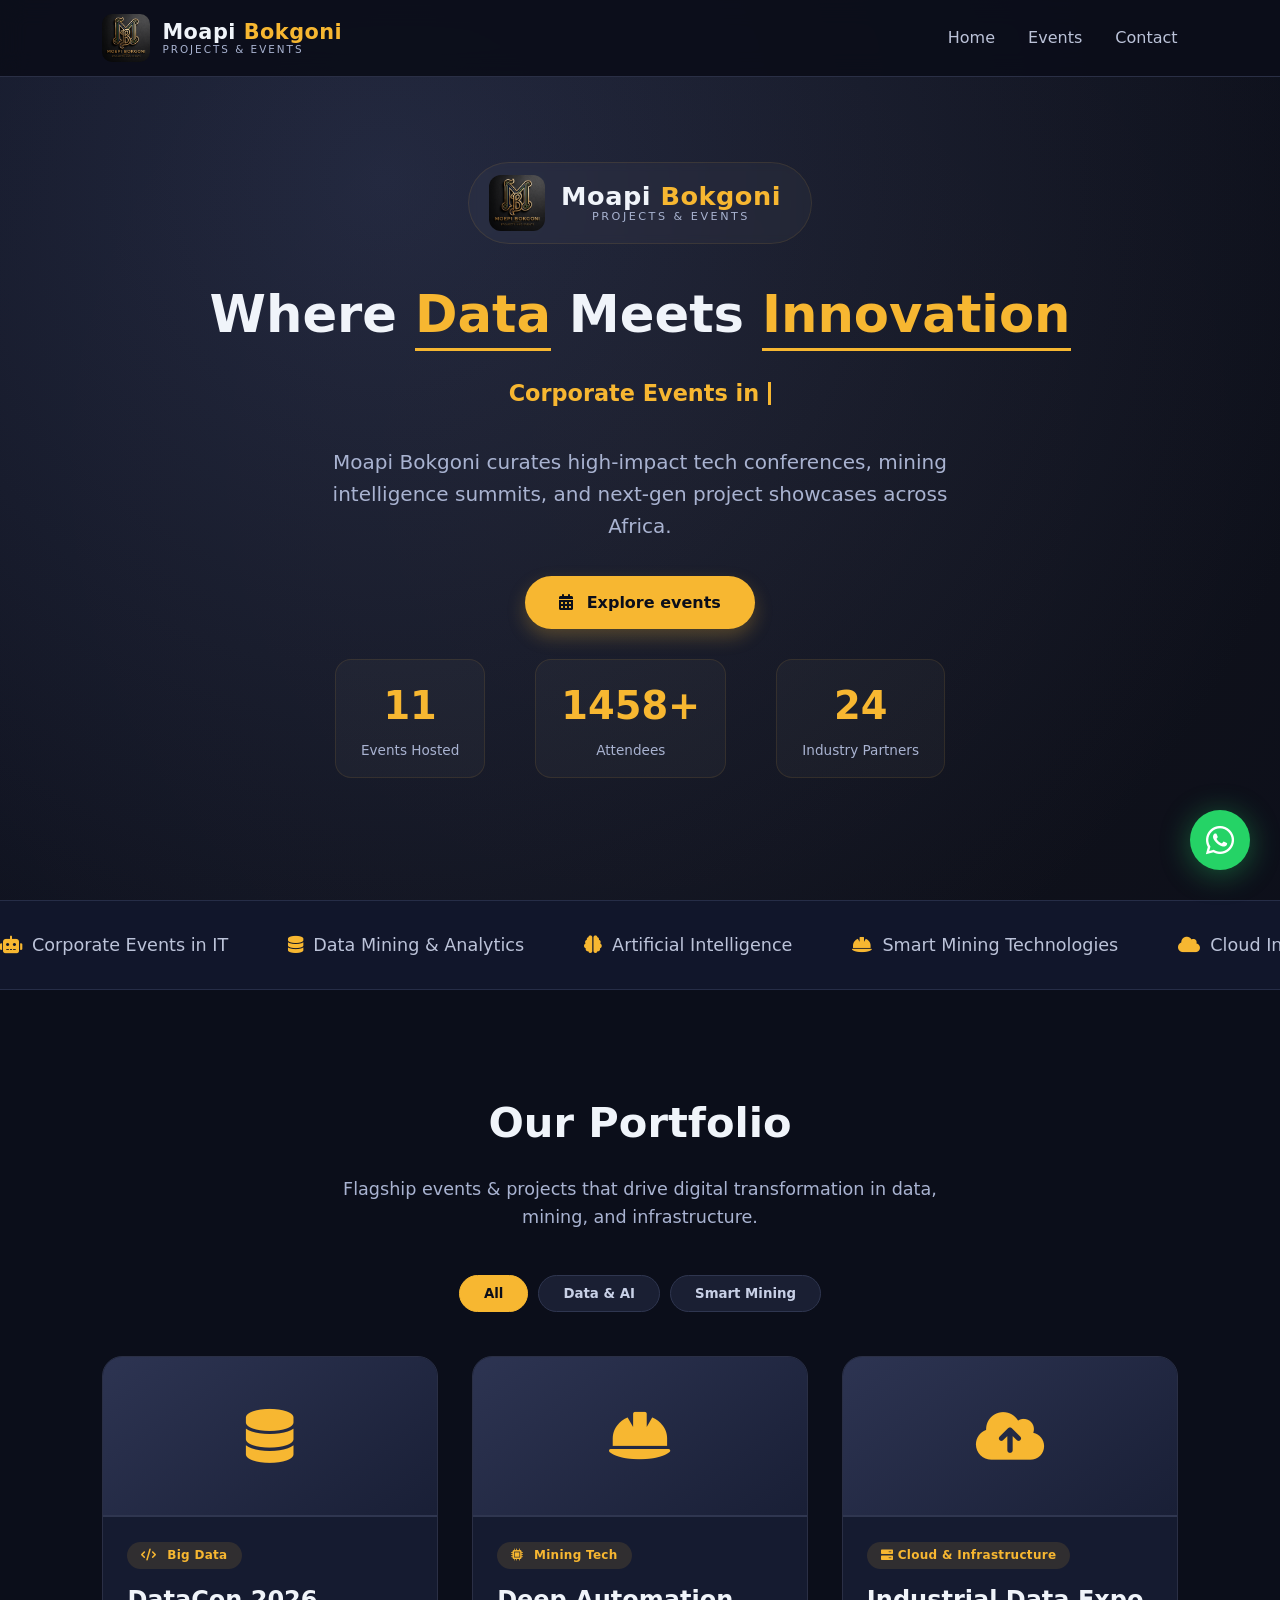
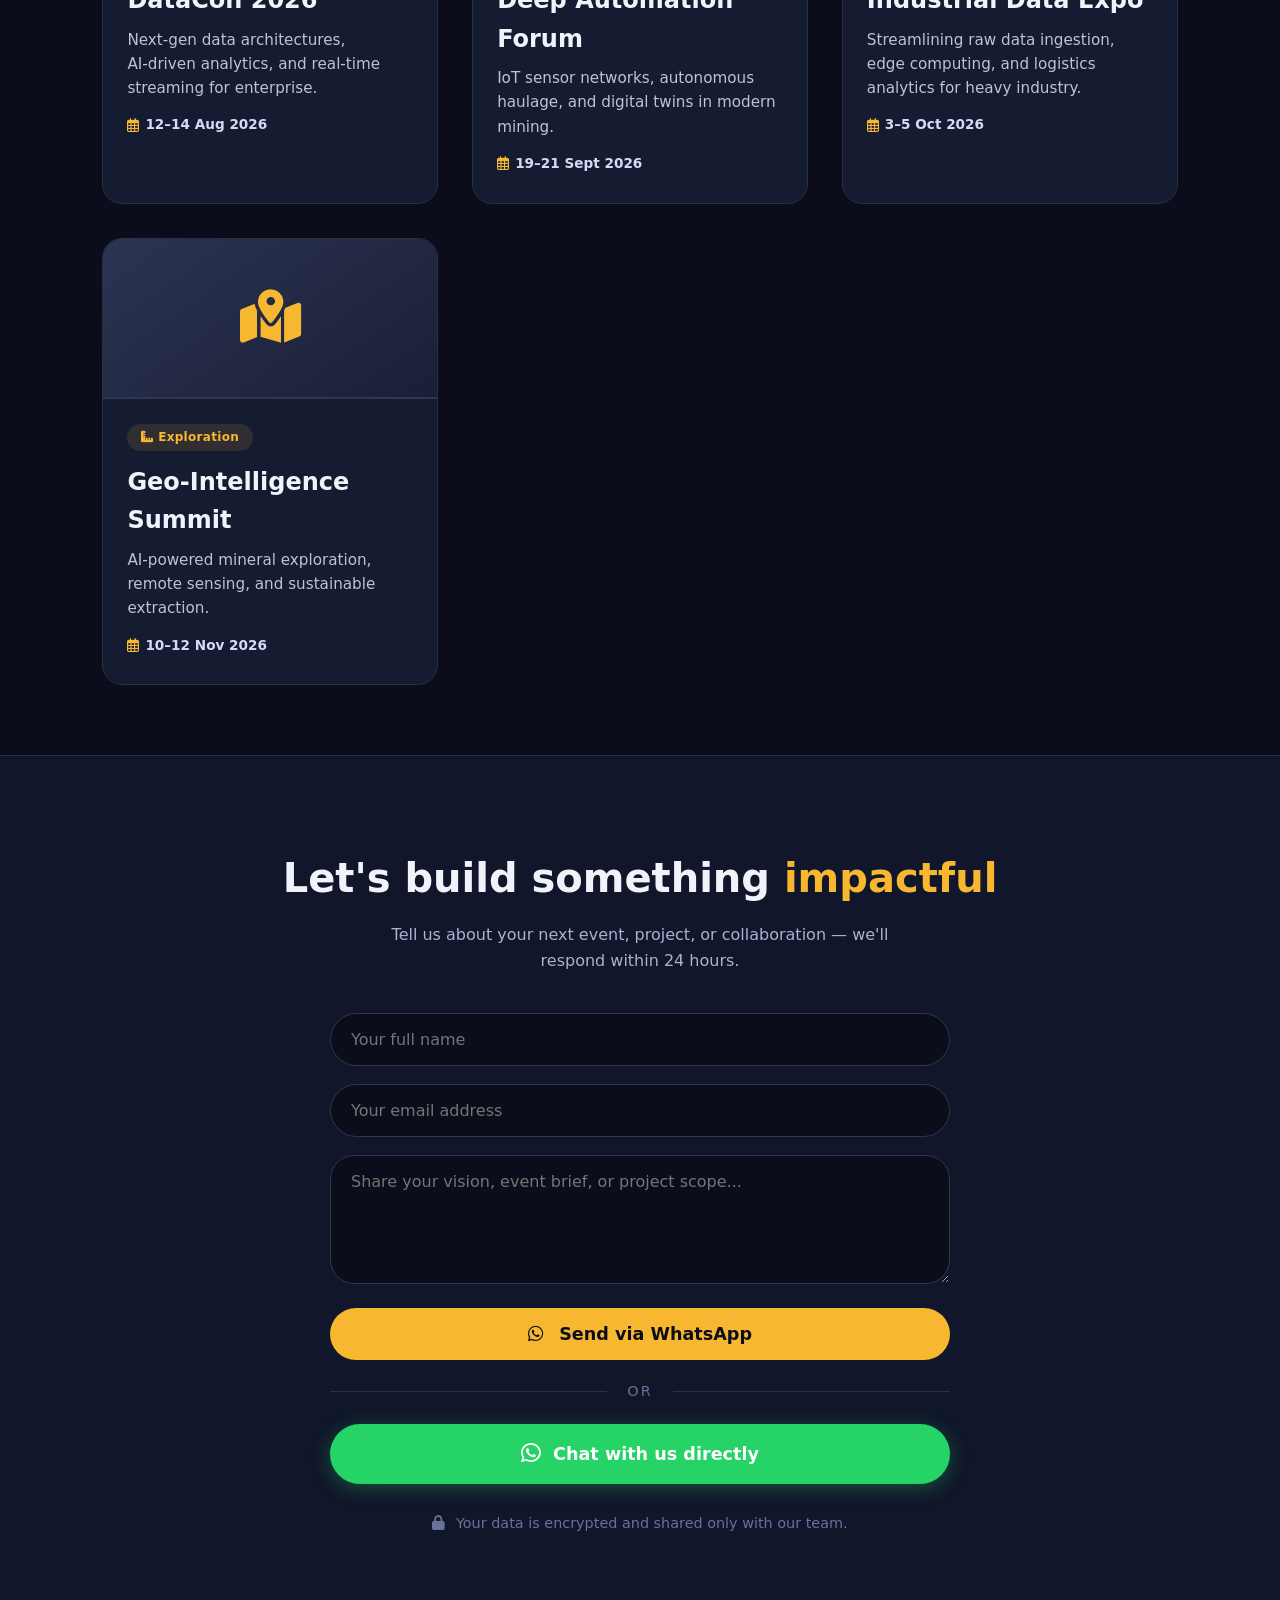
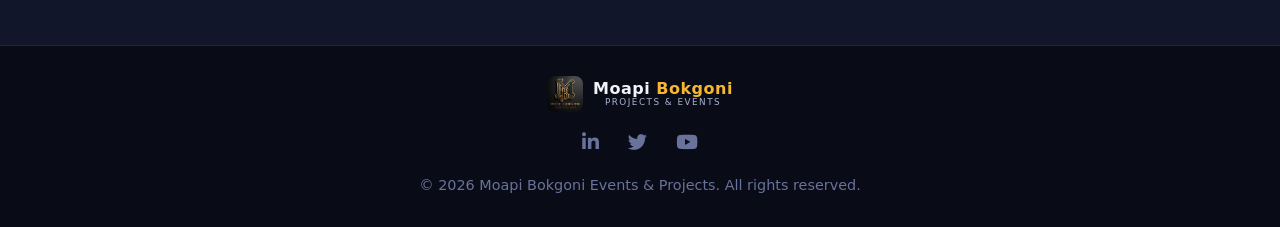
==== commit acf2f2e7: "Update index.html" ====
--- a/index.html
+++ b/index.html
@@ -449,7 +449,7 @@
             overflow: hidden;
         }
 
-        /* ---------- CONTACT ---------- */
+        /* ---------- CONTACT SECTION ---------- */
         .contact-section {
             padding: 90px 8% 70px;
             background: #11162b;
@@ -468,9 +468,38 @@
             margin: 0 auto 40px auto;
         }
 
-        form {
+        /* Contact options container */
+        .contact-options {
+            display: flex;
+            flex-direction: column;
+            align-items: center;
+            gap: 20px;
             max-width: 620px;
             margin: 0 auto;
+        }
+
+        /* Divider with "OR" */
+        .contact-divider {
+            display: flex;
+            align-items: center;
+            gap: 20px;
+            width: 100%;
+            color: #69729b;
+            font-size: 0.9rem;
+            text-transform: uppercase;
+            letter-spacing: 2px;
+        }
+
+        .contact-divider::before,
+        .contact-divider::after {
+            content: '';
+            flex: 1;
+            height: 1px;
+            background: #2a2f45;
+        }
+
+        form {
+            width: 100%;
             display: flex;
             flex-direction: column;
             gap: 18px;
@@ -537,6 +566,68 @@
             transform: scale(1.02);
         }
 
+        /* WhatsApp direct button */
+        .whatsapp-direct-btn {
+            display: inline-flex;
+            align-items: center;
+            justify-content: center;
+            gap: 12px;
+            background: #25D366;
+            color: #fff;
+            padding: 16px 34px;
+            border-radius: 60px;
+            font-weight: 700;
+            font-size: 1.1rem;
+            text-decoration: none;
+            transition: 0.25s;
+            width: 100%;
+            border: none;
+            cursor: pointer;
+            box-shadow: 0 4px 20px rgba(37, 211, 102, 0.3);
+        }
+
+        .whatsapp-direct-btn:hover {
+            background: #20b85a;
+            transform: scale(1.02);
+            box-shadow: 0 8px 30px rgba(37, 211, 102, 0.4);
+        }
+
+        .whatsapp-direct-btn i {
+            font-size: 1.4rem;
+        }
+
+        /* ---------- FLOATING WHATSAPP BUTTON ---------- */
+        .whatsapp-float {
+            position: fixed;
+            bottom: 30px;
+            right: 30px;
+            z-index: 999;
+            background: #25D366;
+            color: #fff;
+            width: 60px;
+            height: 60px;
+            border-radius: 50%;
+            display: flex;
+            align-items: center;
+            justify-content: center;
+            font-size: 2rem;
+            text-decoration: none;
+            box-shadow: 0 4px 30px rgba(37, 211, 102, 0.4);
+            transition: 0.3s;
+            animation: pulse 2s infinite;
+        }
+
+        .whatsapp-float:hover {
+            transform: scale(1.1) translateY(-3px);
+            box-shadow: 0 8px 40px rgba(37, 211, 102, 0.5);
+        }
+
+        @keyframes pulse {
+            0% { box-shadow: 0 4px 30px rgba(37, 211, 102, 0.4); }
+            50% { box-shadow: 0 4px 50px rgba(37, 211, 102, 0.7); }
+            100% { box-shadow: 0 4px 30px rgba(37, 211, 102, 0.4); }
+        }
+
         /* ---------- FOOTER ---------- */
         footer {
             text-align: center;
@@ -627,6 +718,13 @@
             }
             .typing-text {
                 font-size: 1.1rem;
+            }
+            .whatsapp-float {
+                width: 50px;
+                height: 50px;
+                font-size: 1.6rem;
+                bottom: 20px;
+                right: 20px;
             }
         }
 
@@ -782,16 +880,37 @@
     <section id="contact" class="contact-section">
         <h2>Let's build something <span style="color: #f7b731;">impactful</span></h2>
         <p>Tell us about your next event, project, or collaboration — we'll respond within 24 hours.</p>
-        <form id="contactForm">
-            <input type="text" placeholder="Your full name" id="contactName" required />
-            <input type="email" placeholder="Your email address" id="contactEmail" required />
-            <textarea placeholder="Share your vision, event brief, or project scope..." rows="5" id="contactMsg" required></textarea>
-            <button type="submit" class="contact-btn"><i class="fab fa-whatsapp" style="margin-right: 10px;"></i> Send via WhatsApp</button>
-        </form>
+
+        <div class="contact-options">
+            <!-- Form -->
+            <form id="contactForm">
+                <input type="text" placeholder="Your full name" id="contactName" required />
+                <input type="email" placeholder="Your email address" id="contactEmail" required />
+                <textarea placeholder="Share your vision, event brief, or project scope..." rows="5" id="contactMsg" required></textarea>
+                <button type="submit" class="contact-btn"><i class="fab fa-whatsapp" style="margin-right: 10px;"></i> Send via WhatsApp</button>
+            </form>
+
+            <!-- Divider -->
+            <div class="contact-divider">
+                <span>or</span>
+            </div>
+
+            <!-- Direct WhatsApp Button -->
+            <a href="https://wa.link/abp8iy" target="_blank" class="whatsapp-direct-btn">
+                <i class="fab fa-whatsapp"></i>
+                Chat with us directly
+            </a>
+        </div>
+
         <p style="margin-top: 28px; font-size: 0.9rem; color: #69729b;">
             <i class="fas fa-lock" style="margin-right: 6px;"></i> Your data is encrypted and shared only with our team.
         </p>
     </section>
+
+    <!-- FLOATING WHATSAPP BUTTON -->
+    <a href="https://wa.link/abp8iy" target="_blank" class="whatsapp-float" aria-label="Chat on WhatsApp">
+        <i class="fab fa-whatsapp"></i>
+    </a>
 
     <!-- FOOTER -->
     <footer>
@@ -930,7 +1049,7 @@
                 }
             });
 
-            // ========== 5. WHATSAPP AUTOMATION ==========
+            // ========== 5. WHATSAPP AUTOMATION (Form) ==========
             const form = document.getElementById('contactForm');
 
             // ⚠️ REPLACE WITH YOUR ACTUAL CallMeBot CREDENTIALS ⚠️
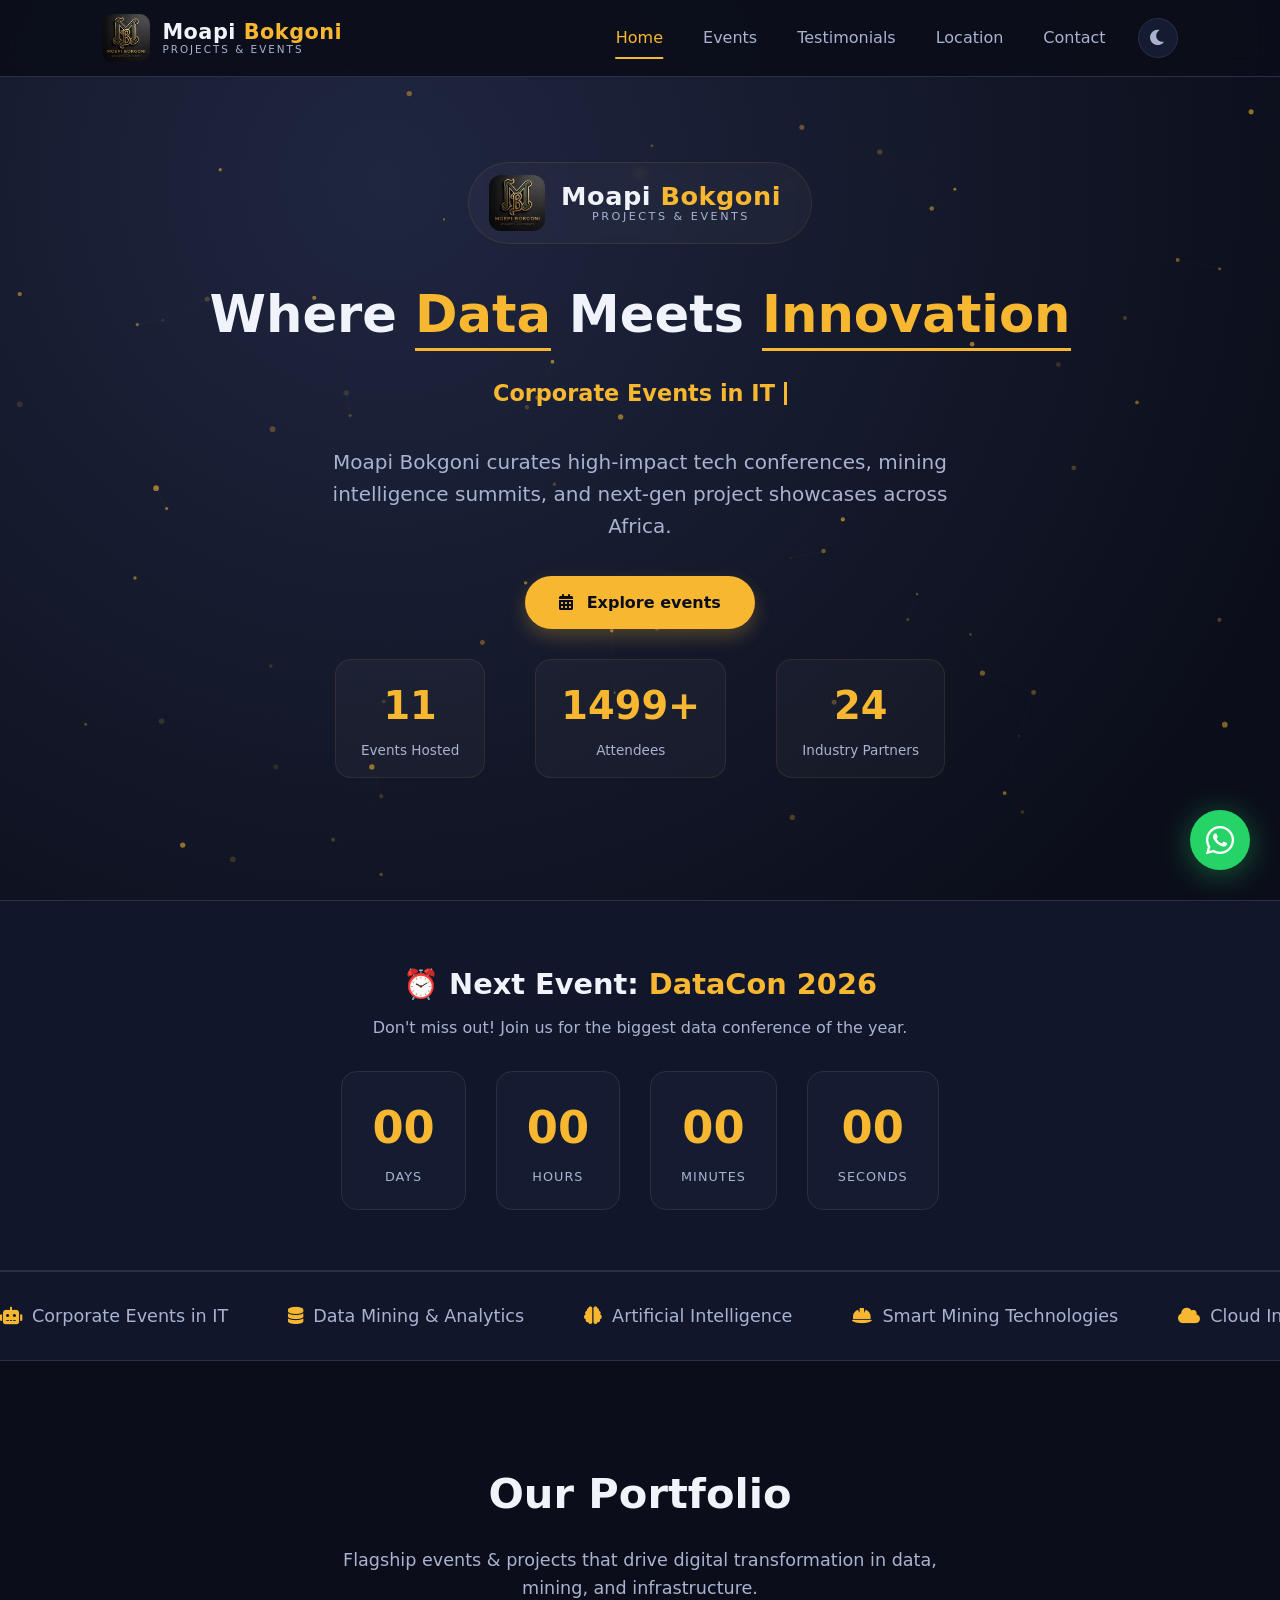
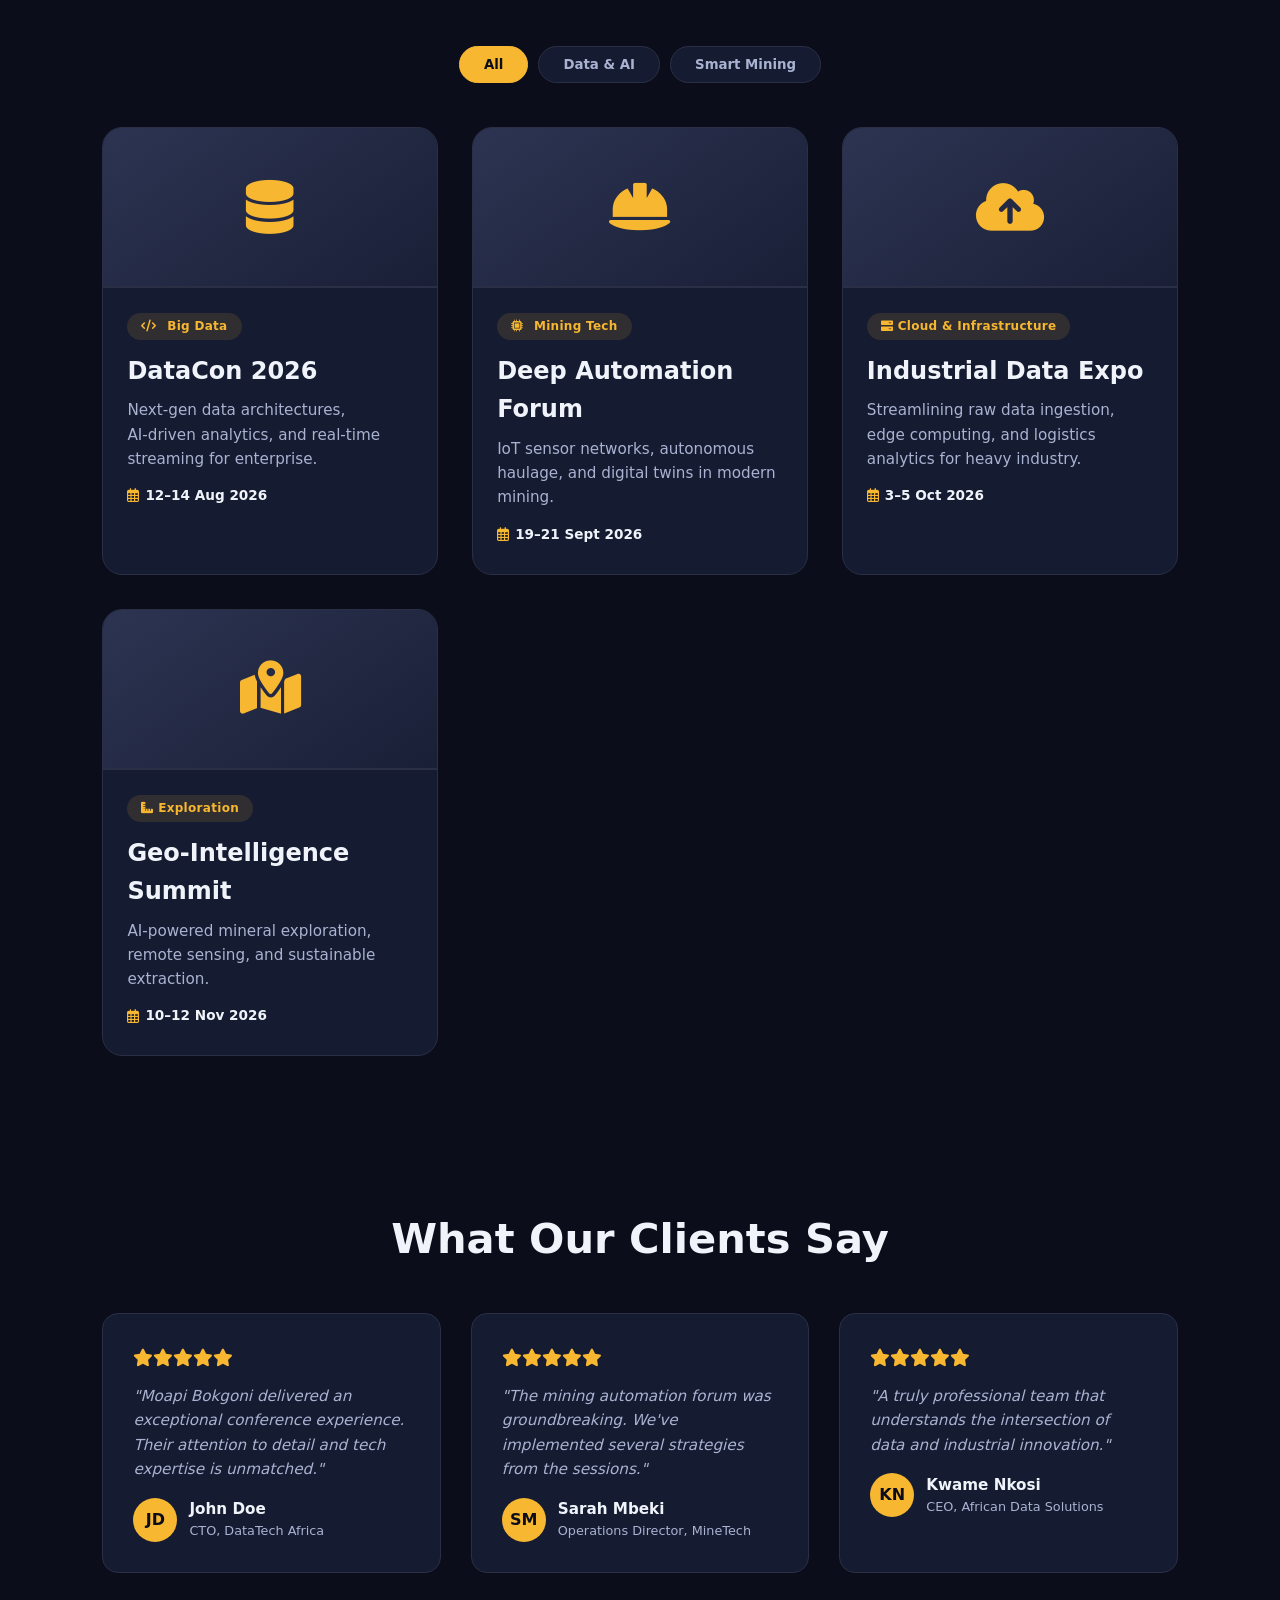
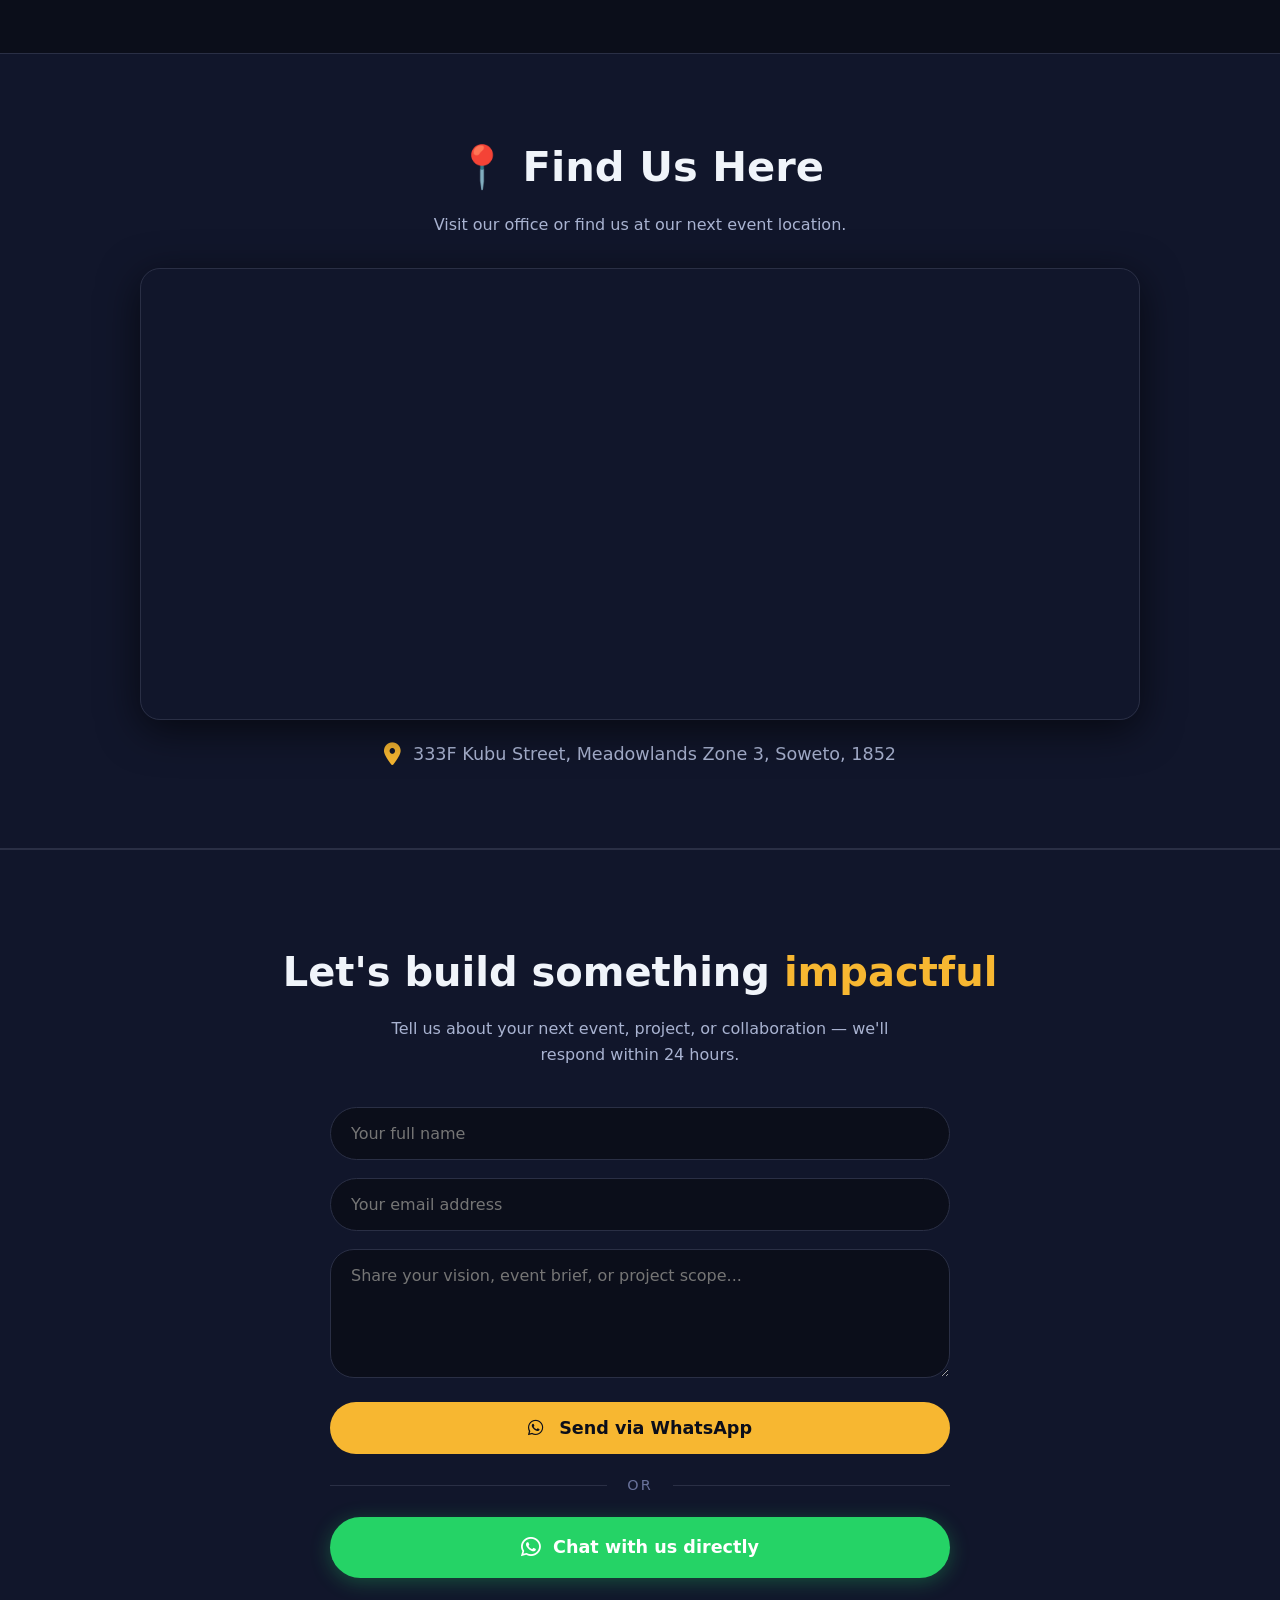
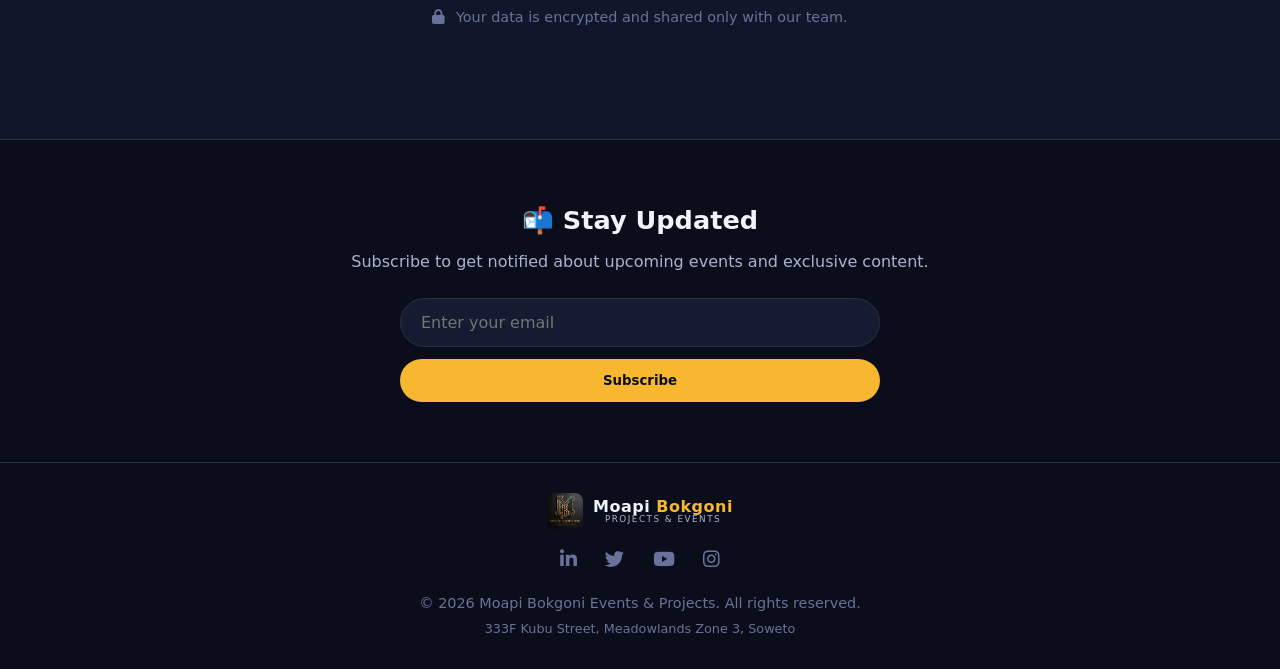
==== commit f26a723d: "Update index.html" ====
--- a/index.html
+++ b/index.html
@@ -15,11 +15,51 @@
             scroll-behavior: smooth;
         }
 
+        :root {
+            --bg-primary: #0b0e1a;
+            --bg-secondary: #11162b;
+            --bg-card: #151b30;
+            --text-primary: #f0f4fa;
+            --text-secondary: #a9b3d1;
+            --text-muted: #69729b;
+            --accent: #f7b731;
+            --accent-hover: #ffce5c;
+            --border-color: #2a2f45;
+            --shadow: rgba(0, 0, 0, 0.6);
+            --transition: 0.3s ease;
+        }
+
+        /* Light Mode */
+        [data-theme="light"] {
+            --bg-primary: #f0f4fa;
+            --bg-secondary: #e8ecf2;
+            --bg-card: #ffffff;
+            --text-primary: #0b0e1a;
+            --text-secondary: #4a4f5a;
+            --text-muted: #8a8f9a;
+            --border-color: #d0d4de;
+            --shadow: rgba(0, 0, 0, 0.1);
+        }
+
         body {
-            background-color: #0b0e1a;
-            color: #f0f4fa;
+            background-color: var(--bg-primary);
+            color: var(--text-primary);
             line-height: 1.6;
             overflow-x: hidden;
+            transition: background-color 0.3s, color 0.3s;
+        }
+
+        /* ---------- SCROLL PROGRESS BAR ---------- */
+        #progressBar {
+            position: fixed;
+            top: 0;
+            left: 0;
+            width: 0%;
+            height: 4px;
+            background: linear-gradient(90deg, var(--accent), var(--accent-hover));
+            z-index: 10000;
+            transition: width 0.1s;
+            box-shadow: 0 0 20px rgba(247, 183, 49, 0.3);
         }
 
         /* ---------- HEADER ---------- */
@@ -34,13 +74,17 @@
             width: 100%;
             top: 0;
             z-index: 1000;
-            border-bottom: 1px solid #2a2f45;
+            border-bottom: 1px solid var(--border-color);
             transition: 0.3s;
         }
 
+        [data-theme="light"] header {
+            background: rgba(240, 244, 250, 0.92);
+        }
+
         header.scrolled {
-            background: rgba(11, 14, 26, 0.98);
-            box-shadow: 0 4px 30px rgba(0, 0, 0, 0.5);
+            background: var(--bg-primary);
+            box-shadow: 0 4px 30px var(--shadow);
         }
 
         /* ---------- LOGO ---------- */
@@ -68,51 +112,89 @@
         .logo-text .brand {
             font-size: 1.3rem;
             font-weight: 700;
-            color: #f0f4fa;
+            color: var(--text-primary);
             letter-spacing: 0.5px;
         }
 
         .logo-text .brand span {
-            color: #f7b731;
+            color: var(--accent);
         }
 
         .logo-text .sub {
             font-size: 0.65rem;
             font-weight: 500;
-            color: #a9b3d1;
+            color: var(--text-secondary);
             letter-spacing: 2px;
             text-transform: uppercase;
         }
 
+        .header-controls {
+            display: flex;
+            align-items: center;
+            gap: 16px;
+        }
+
+        nav {
+            display: flex;
+            align-items: center;
+            gap: 8px;
+        }
+
         nav a {
-            color: #bcc3d9;
+            color: var(--text-secondary);
             text-decoration: none;
-            margin-left: 28px;
+            padding: 8px 16px;
             font-weight: 500;
             transition: color 0.3s;
             position: relative;
+            border-radius: 8px;
         }
 
         nav a::after {
             content: '';
             position: absolute;
-            bottom: -4px;
-            left: 0;
+            bottom: 0;
+            left: 50%;
             width: 0;
             height: 2px;
-            background: #f7b731;
-            transition: width 0.3s;
-        }
-
-        nav a:hover::after {
-            width: 100%;
-        }
-
-        nav a:hover {
-            color: #f7b731;
-        }
-
-        /* ---------- HERO ---------- */
+            background: var(--accent);
+            transition: all 0.3s;
+            transform: translateX(-50%);
+        }
+
+        nav a:hover::after,
+        nav a.active::after {
+            width: 60%;
+        }
+
+        nav a:hover,
+        nav a.active {
+            color: var(--accent);
+        }
+
+        /* Theme Toggle */
+        .theme-toggle {
+            background: var(--bg-card);
+            border: 1px solid var(--border-color);
+            color: var(--text-secondary);
+            width: 40px;
+            height: 40px;
+            border-radius: 50%;
+            cursor: pointer;
+            font-size: 1.1rem;
+            transition: 0.3s;
+            display: flex;
+            align-items: center;
+            justify-content: center;
+        }
+
+        .theme-toggle:hover {
+            background: var(--accent);
+            color: #0b0e1a;
+            transform: rotate(30deg);
+        }
+
+        /* ---------- HERO WITH PARALLAX ---------- */
         .hero {
             min-height: 100vh;
             display: flex;
@@ -120,33 +202,44 @@
             justify-content: center;
             text-align: center;
             padding: 120px 20px 80px;
-            background: radial-gradient(circle at 30% 20%, #1f2640, #0b0e1a 85%);
             position: relative;
             overflow: hidden;
+            background-attachment: fixed;
+            background-size: cover;
+            background-position: center;
         }
 
         .hero::before {
             content: '';
             position: absolute;
-            top: -50%;
-            left: -50%;
-            width: 200%;
-            height: 200%;
-            background: radial-gradient(circle at 50% 50%, rgba(247, 183, 49, 0.03), transparent 70%);
-            animation: rotateGlow 30s linear infinite;
-        }
-
-        @keyframes rotateGlow {
-            from { transform: rotate(0deg); }
-            to { transform: rotate(360deg); }
+            top: 0;
+            left: 0;
+            width: 100%;
+            height: 100%;
+            background: radial-gradient(circle at 30% 20%, #1f2640, var(--bg-primary) 85%);
+            z-index: 0;
+        }
+
+        [data-theme="light"] .hero::before {
+            background: radial-gradient(circle at 30% 20%, #dce0e8, var(--bg-primary) 85%);
+        }
+
+        /* Particle Canvas */
+        #particles-canvas {
+            position: absolute;
+            top: 0;
+            left: 0;
+            width: 100%;
+            height: 100%;
+            z-index: 1;
+            pointer-events: none;
         }
 
         .hero-content {
             position: relative;
-            z-index: 1;
-        }
-
-        /* Large logo in hero */
+            z-index: 2;
+        }
+
         .hero-logo {
             display: inline-flex;
             align-items: center;
@@ -181,14 +274,14 @@
         }
 
         .hero-content .highlight {
-            color: #f7b731;
-            border-bottom: 3px solid #f7b731;
+            color: var(--accent);
+            border-bottom: 3px solid var(--accent);
             padding-bottom: 4px;
         }
 
         .hero-content p {
             font-size: 1.25rem;
-            color: #a9b3d1;
+            color: var(--text-secondary);
             max-width: 640px;
             margin: 0 auto 34px auto;
         }
@@ -201,7 +294,7 @@
 
         .typing-text {
             font-size: 1.4rem;
-            color: #f7b731;
+            color: var(--accent);
             font-weight: 600;
             display: inline-block;
         }
@@ -210,7 +303,7 @@
             display: inline-block;
             width: 3px;
             height: 1.4rem;
-            background: #f7b731;
+            background: var(--accent);
             margin-left: 4px;
             animation: blink 0.8s step-end infinite;
             vertical-align: text-bottom;
@@ -237,24 +330,30 @@
             border-radius: 16px;
             border: 1px solid rgba(247, 183, 49, 0.1);
             min-width: 120px;
+            transition: 0.3s;
+        }
+
+        .stat-item:hover {
+            transform: translateY(-5px);
+            border-color: var(--accent);
         }
 
         .stat-number {
             font-size: 2.4rem;
             font-weight: 700;
-            color: #f7b731;
+            color: var(--accent);
             display: block;
         }
 
         .stat-label {
             font-size: 0.85rem;
-            color: #a9b3d1;
+            color: var(--text-secondary);
             margin-top: 4px;
         }
 
         .btn {
             display: inline-block;
-            background: #f7b731;
+            background: var(--accent);
             color: #0b0e1a;
             padding: 14px 34px;
             border-radius: 50px;
@@ -267,7 +366,7 @@
         }
 
         .btn:hover {
-            background: #ffce5c;
+            background: var(--accent-hover);
             transform: translateY(-3px);
             box-shadow: 0 14px 28px rgba(247, 183, 49, 0.35);
         }
@@ -276,6 +375,7 @@
         .events-section {
             padding: 100px 8% 70px;
             text-align: center;
+            position: relative;
         }
 
         .events-section h2 {
@@ -284,7 +384,7 @@
         }
 
         .section-sub {
-            color: #a9b3d1;
+            color: var(--text-secondary);
             max-width: 600px;
             margin: 0 auto 44px auto;
             font-size: 1.1rem;
@@ -299,9 +399,9 @@
         }
 
         .filter-btn {
-            background: #1a1f33;
-            color: #c8d0e6;
-            border: 1px solid #2f3650;
+            background: var(--bg-card);
+            color: var(--text-secondary);
+            border: 1px solid var(--border-color);
             padding: 10px 24px;
             border-radius: 40px;
             font-weight: 600;
@@ -311,9 +411,9 @@
 
         .filter-btn.active,
         .filter-btn:hover {
-            background: #f7b731;
+            background: var(--accent);
             color: #0b0e1a;
-            border-color: #f7b731;
+            border-color: var(--accent);
         }
 
         .events-grid {
@@ -323,20 +423,21 @@
         }
 
         .event-card {
-            background: #151b30;
+            background: var(--bg-card);
             border-radius: 20px;
             overflow: hidden;
-            border: 1px solid #2a2f45;
+            border: 1px solid var(--border-color);
             transition: 0.4s ease;
             text-align: left;
             backdrop-filter: blur(4px);
             position: relative;
+            opacity: 1;
         }
 
         .event-card:hover {
             transform: translateY(-8px) scale(1.02);
-            border-color: #f7b731;
-            box-shadow: 0 20px 40px rgba(0, 0, 0, 0.6);
+            border-color: var(--accent);
+            box-shadow: 0 20px 40px var(--shadow);
         }
 
         .event-card::before {
@@ -346,7 +447,7 @@
             left: -100%;
             width: 100%;
             height: 3px;
-            background: linear-gradient(90deg, transparent, #f7b731, transparent);
+            background: linear-gradient(90deg, transparent, var(--accent), transparent);
             transition: left 0.6s;
         }
 
@@ -361,13 +462,21 @@
             align-items: center;
             justify-content: center;
             font-size: 3.4rem;
-            color: #f7b731;
-            border-bottom: 2px solid #2f3650;
+            color: var(--accent);
+            border-bottom: 2px solid var(--border-color);
             transition: 0.3s;
+        }
+
+        [data-theme="light"] .card-img {
+            background: linear-gradient(145deg, #dce0e8, #c8ced9);
         }
 
         .event-card:hover .card-img {
             background: linear-gradient(145deg, #353d5e, #1f2640);
+        }
+
+        [data-theme="light"] .event-card:hover .card-img {
+            background: linear-gradient(145deg, #e8ecf2, #d0d4de);
         }
 
         .card-content {
@@ -377,7 +486,7 @@
         .tag {
             display: inline-block;
             background: rgba(247, 183, 49, 0.12);
-            color: #f7b731;
+            color: var(--accent);
             padding: 4px 14px;
             border-radius: 40px;
             font-size: 0.75rem;
@@ -392,13 +501,13 @@
         }
 
         .event-card p {
-            color: #bcc3d9;
+            color: var(--text-secondary);
             font-size: 0.95rem;
             margin-bottom: 14px;
         }
 
         .event-card .date {
-            color: #d3dbf5;
+            color: var(--text-primary);
             font-weight: 600;
             font-size: 0.85rem;
             display: flex;
@@ -407,15 +516,141 @@
         }
 
         .event-card .date i {
-            color: #f7b731;
-        }
-
-        /* ---------- AUTO-SCROLL EVENTS MARQUEE ---------- */
+            color: var(--accent);
+        }
+
+        /* ---------- COUNTDOWN TIMER ---------- */
+        .countdown-section {
+            background: var(--bg-secondary);
+            padding: 60px 8%;
+            text-align: center;
+            border-top: 1px solid var(--border-color);
+            border-bottom: 1px solid var(--border-color);
+        }
+
+        .countdown-section h3 {
+            font-size: 1.8rem;
+            margin-bottom: 8px;
+        }
+
+        .countdown-section p {
+            color: var(--text-secondary);
+            margin-bottom: 30px;
+        }
+
+        .countdown-timer {
+            display: flex;
+            justify-content: center;
+            gap: 30px;
+            flex-wrap: wrap;
+        }
+
+        .countdown-item {
+            background: var(--bg-card);
+            padding: 20px 30px;
+            border-radius: 16px;
+            border: 1px solid var(--border-color);
+            min-width: 80px;
+            transition: 0.3s;
+        }
+
+        .countdown-item:hover {
+            border-color: var(--accent);
+            transform: translateY(-3px);
+        }
+
+        .countdown-item .number {
+            font-size: 2.8rem;
+            font-weight: 700;
+            color: var(--accent);
+            display: block;
+        }
+
+        .countdown-item .label {
+            font-size: 0.8rem;
+            color: var(--text-secondary);
+            text-transform: uppercase;
+            letter-spacing: 1px;
+        }
+
+        /* ---------- TESTIMONIALS ---------- */
+        .testimonials-section {
+            padding: 80px 8%;
+            text-align: center;
+        }
+
+        .testimonials-section h2 {
+            font-size: 2.6rem;
+            margin-bottom: 40px;
+        }
+
+        .testimonials-grid {
+            display: grid;
+            grid-template-columns: repeat(auto-fit, minmax(280px, 1fr));
+            gap: 30px;
+        }
+
+        .testimonial-card {
+            background: var(--bg-card);
+            padding: 30px;
+            border-radius: 16px;
+            border: 1px solid var(--border-color);
+            text-align: left;
+            transition: 0.3s;
+        }
+
+        .testimonial-card:hover {
+            transform: translateY(-5px);
+            border-color: var(--accent);
+        }
+
+        .testimonial-card .stars {
+            color: var(--accent);
+            margin-bottom: 12px;
+            font-size: 1.1rem;
+        }
+
+        .testimonial-card blockquote {
+            color: var(--text-secondary);
+            font-style: italic;
+            margin-bottom: 16px;
+            font-size: 0.95rem;
+        }
+
+        .testimonial-card .author {
+            display: flex;
+            align-items: center;
+            gap: 12px;
+        }
+
+        .testimonial-card .author .avatar {
+            width: 44px;
+            height: 44px;
+            border-radius: 50%;
+            background: var(--accent);
+            display: flex;
+            align-items: center;
+            justify-content: center;
+            font-weight: 700;
+            color: #0b0e1a;
+        }
+
+        .testimonial-card .author .name {
+            font-weight: 600;
+            font-size: 0.95rem;
+        }
+
+        .testimonial-card .author .role {
+            font-size: 0.8rem;
+            color: var(--text-secondary);
+        }
+
+        /* ---------- AUTO-SCROLL MARQUEE ---------- */
         .marquee-section {
-            background: #11162b;
+            background: var(--bg-secondary);
             padding: 30px 0;
-            border-top: 1px solid #262d47;
-            border-bottom: 1px solid #262d47;
+            border-top: 1px solid var(--border-color);
+            border-bottom: 1px solid var(--border-color);
             overflow: hidden;
         }
 
@@ -428,7 +663,7 @@
 
         .marquee-content span {
             font-size: 1.1rem;
-            color: #bcc3d9;
+            color: var(--text-secondary);
             white-space: nowrap;
             display: flex;
             align-items: center;
@@ -436,7 +671,7 @@
         }
 
         .marquee-content span i {
-            color: #f7b731;
+            color: var(--accent);
         }
 
         @keyframes marqueeScroll {
@@ -449,12 +684,69 @@
             overflow: hidden;
         }
 
+        /* ---------- MAP SECTION ---------- */
+        .map-section {
+            padding: 80px 8%;
+            background: var(--bg-secondary);
+            text-align: center;
+            border-top: 1px solid var(--border-color);
+            border-bottom: 1px solid var(--border-color);
+        }
+
+        .map-section h2 {
+            font-size: 2.6rem;
+            margin-bottom: 12px;
+        }
+
+        .map-section p {
+            color: var(--text-secondary);
+            margin-bottom: 30px;
+        }
+
+        .map-container {
+            border-radius: 20px;
+            overflow: hidden;
+            border: 1px solid var(--border-color);
+            box-shadow: 0 10px 40px var(--shadow);
+            max-width: 1000px;
+            margin: 0 auto;
+            position: relative;
+            transition: 0.3s;
+        }
+
+        .map-container:hover {
+            border-color: var(--accent);
+            transform: scale(1.01);
+        }
+
+        .map-container iframe {
+            width: 100%;
+            height: 450px;
+            border: none;
+            display: block;
+        }
+
+        .map-address {
+            margin-top: 20px;
+            display: flex;
+            align-items: center;
+            justify-content: center;
+            gap: 12px;
+            color: var(--text-secondary);
+            font-size: 1.1rem;
+        }
+
+        .map-address i {
+            color: var(--accent);
+            font-size: 1.4rem;
+        }
+
         /* ---------- CONTACT SECTION ---------- */
         .contact-section {
             padding: 90px 8% 70px;
-            background: #11162b;
+            background: var(--bg-secondary);
             text-align: center;
-            border-top: 1px solid #262d47;
+            border-top: 1px solid var(--border-color);
         }
 
         .contact-section h2 {
@@ -463,12 +755,11 @@
         }
 
         .contact-section>p {
-            color: #a9b3d1;
+            color: var(--text-secondary);
             max-width: 520px;
             margin: 0 auto 40px auto;
         }
 
-        /* Contact options container */
         .contact-options {
             display: flex;
             flex-direction: column;
@@ -478,13 +769,12 @@
             margin: 0 auto;
         }
 
-        /* Divider with "OR" */
         .contact-divider {
             display: flex;
             align-items: center;
             gap: 20px;
             width: 100%;
-            color: #69729b;
+            color: var(--text-muted);
             font-size: 0.9rem;
             text-transform: uppercase;
             letter-spacing: 2px;
@@ -495,7 +785,7 @@
             content: '';
             flex: 1;
             height: 1px;
-            background: #2a2f45;
+            background: var(--border-color);
         }
 
         form {
@@ -509,9 +799,9 @@
         form textarea {
             width: 100%;
             padding: 16px 20px;
-            background: #0b0e1a;
-            border: 1px solid #2f3650;
-            color: #f0f4fa;
+            background: var(--bg-primary);
+            border: 1px solid var(--border-color);
+            color: var(--text-primary);
             border-radius: 40px;
             font-size: 1rem;
             transition: 0.25s;
@@ -520,8 +810,7 @@
         form input:focus,
         form textarea:focus {
             outline: none;
-            border-color: #f7b731;
-            background: #10152a;
+            border-color: var(--accent);
             box-shadow: 0 0 20px rgba(247, 183, 49, 0.05);
         }
 
@@ -531,7 +820,7 @@
         }
 
         .contact-btn {
-            background: #f7b731;
+            background: var(--accent);
             color: #0b0e1a;
             padding: 16px;
             border: none;
@@ -562,11 +851,10 @@
         }
 
         .contact-btn:hover {
-            background: #ffd15c;
+            background: var(--accent-hover);
             transform: scale(1.02);
         }
 
-        /* WhatsApp direct button */
         .whatsapp-direct-btn {
             display: inline-flex;
             align-items: center;
@@ -628,13 +916,47 @@
             100% { box-shadow: 0 4px 30px rgba(37, 211, 102, 0.4); }
         }
 
+        /* ---------- BACK TO TOP ---------- */
+        .back-to-top {
+            position: fixed;
+            bottom: 100px;
+            right: 30px;
+            z-index: 998;
+            background: var(--accent);
+            color: #0b0e1a;
+            width: 48px;
+            height: 48px;
+            border-radius: 50%;
+            display: flex;
+            align-items: center;
+            justify-content: center;
+            font-size: 1.2rem;
+            text-decoration: none;
+            box-shadow: 0 4px 20px rgba(247, 183, 49, 0.3);
+            transition: 0.3s;
+            opacity: 0;
+            visibility: hidden;
+            transform: translateY(20px);
+        }
+
+        .back-to-top.visible {
+            opacity: 1;
+            visibility: visible;
+            transform: translateY(0);
+        }
+
+        .back-to-top:hover {
+            transform: translateY(-3px);
+            background: var(--accent-hover);
+        }
+
         /* ---------- FOOTER ---------- */
         footer {
             text-align: center;
             padding: 30px 8%;
-            background: #090c17;
-            border-top: 1px solid #1e243b;
-            color: #69729b;
+            background: var(--bg-primary);
+            border-top: 1px solid var(--border-color);
+            color: var(--text-muted);
             font-size: 0.9rem;
         }
 
@@ -661,7 +983,7 @@
         }
 
         .footer-social a {
-            color: #69729b;
+            color: var(--text-muted);
             margin: 0 12px;
             font-size: 1.2rem;
             transition: 0.2s;
@@ -669,8 +991,68 @@
         }
 
         .footer-social a:hover {
-            color: #f7b731;
+            color: var(--accent);
             transform: translateY(-3px);
+        }
+
+        /* ---------- NEWSLETTER SIGNUP ---------- */
+        .newsletter-section {
+            background: var(--bg-primary);
+            padding: 60px 8%;
+            text-align: center;
+            border-top: 1px solid var(--border-color);
+        }
+
+        .newsletter-section h3 {
+            font-size: 1.6rem;
+            margin-bottom: 8px;
+        }
+
+        .newsletter-section p {
+            color: var(--text-secondary);
+            margin-bottom: 24px;
+        }
+
+        .newsletter-form {
+            display: flex;
+            max-width: 480px;
+            margin: 0 auto;
+            gap: 12px;
+            flex-wrap: wrap;
+            justify-content: center;
+        }
+
+        .newsletter-form input {
+            flex: 1;
+            min-width: 200px;
+            padding: 14px 20px;
+            background: var(--bg-card);
+            border: 1px solid var(--border-color);
+            color: var(--text-primary);
+            border-radius: 40px;
+            font-size: 1rem;
+            transition: 0.25s;
+        }
+
+        .newsletter-form input:focus {
+            outline: none;
+            border-color: var(--accent);
+        }
+
+        .newsletter-form button {
+            padding: 14px 30px;
+            background: var(--accent);
+            color: #0b0e1a;
+            border: none;
+            border-radius: 40px;
+            font-weight: 700;
+            cursor: pointer;
+            transition: 0.25s;
+        }
+
+        .newsletter-form button:hover {
+            background: var(--accent-hover);
+            transform: scale(1.02);
         }
 
         /* ---------- RESPONSIVE ---------- */
@@ -680,9 +1062,16 @@
                 gap: 10px;
                 padding: 14px 5%;
             }
+            .header-controls {
+                width: 100%;
+                justify-content: space-between;
+            }
+            nav {
+                gap: 4px;
+            }
             nav a {
-                margin: 0 12px;
-                font-size: 0.95rem;
+                padding: 6px 12px;
+                font-size: 0.85rem;
             }
             .hero-content h1 {
                 font-size: 2.3rem;
@@ -726,6 +1115,26 @@
                 bottom: 20px;
                 right: 20px;
             }
+            .back-to-top {
+                bottom: 80px;
+                right: 20px;
+                width: 42px;
+                height: 42px;
+                font-size: 1rem;
+            }
+            .countdown-timer {
+                gap: 12px;
+            }
+            .countdown-item {
+                padding: 14px 18px;
+                min-width: 60px;
+            }
+            .countdown-item .number {
+                font-size: 2rem;
+            }
+            .map-container iframe {
+                height: 250px;
+            }
         }
 
         .event-card {
@@ -735,6 +1144,9 @@
     </style>
 </head>
 <body>
+
+    <!-- PROGRESS BAR -->
+    <div id="progressBar"></div>
 
     <!-- HEADER -->
     <header>
@@ -745,17 +1157,24 @@
                 <span class="sub">Projects &amp; Events</span>
             </div>
         </a>
-        <nav>
-            <a href="#home">Home</a>
-            <a href="#events">Events</a>
-            <a href="#contact">Contact</a>
-        </nav>
+        <div class="header-controls">
+            <nav>
+                <a href="#home" class="active">Home</a>
+                <a href="#events">Events</a>
+                <a href="#testimonials">Testimonials</a>
+                <a href="#map">Location</a>
+                <a href="#contact">Contact</a>
+            </nav>
+            <button class="theme-toggle" id="themeToggle" aria-label="Toggle theme">
+                <i class="fas fa-moon"></i>
+            </button>
+        </div>
     </header>
 
-    <!-- HERO -->
+    <!-- HERO WITH PARTICLES & PARALLAX -->
     <section id="home" class="hero">
+        <canvas id="particles-canvas"></canvas>
         <div class="hero-content">
-            <!-- Hero Logo -->
             <div class="hero-logo">
                 <img src="mbp.png" alt="Moapi Bokgoni" class="logo-icon" />
                 <div class="logo-text">
@@ -766,7 +1185,6 @@
 
             <h1>Where <span class="highlight">Data</span> Meets <span class="highlight">Innovation</span></h1>
             
-            <!-- TYPING ANIMATION -->
             <div class="typing-wrapper">
                 <span class="typing-text" id="typingText"></span>
                 <span class="typing-cursor"></span>
@@ -775,7 +1193,6 @@
             <p>Moapi Bokgoni curates high-impact tech conferences, mining intelligence summits, and next‑gen project showcases across Africa.</p>
             <a href="#events" class="btn"><i class="fas fa-calendar-alt" style="margin-right: 8px;"></i> Explore events</a>
 
-            <!-- STATS COUNTERS -->
             <div class="stats-container">
                 <div class="stat-item">
                     <span class="stat-number" data-target="12">0</span>
@@ -789,6 +1206,30 @@
                     <span class="stat-number" data-target="25">0</span>
                     <span class="stat-label">Industry Partners</span>
                 </div>
+            </div>
+        </div>
+    </section>
+
+    <!-- COUNTDOWN TIMER -->
+    <section class="countdown-section">
+        <h3>⏰ Next Event: <span style="color: var(--accent);">DataCon 2026</span></h3>
+        <p>Don't miss out! Join us for the biggest data conference of the year.</p>
+        <div class="countdown-timer">
+            <div class="countdown-item">
+                <span class="number" id="countdown-days">00</span>
+                <span class="label">Days</span>
+            </div>
+            <div class="countdown-item">
+                <span class="number" id="countdown-hours">00</span>
+                <span class="label">Hours</span>
+            </div>
+            <div class="countdown-item">
+                <span class="number" id="countdown-minutes">00</span>
+                <span class="label">Minutes</span>
+            </div>
+            <div class="countdown-item">
+                <span class="number" id="countdown-seconds">00</span>
+                <span class="label">Seconds</span>
             </div>
         </div>
     </section>
@@ -876,13 +1317,70 @@
         </div>
     </section>
 
+    <!-- TESTIMONIALS -->
+    <section id="testimonials" class="testimonials-section">
+        <h2>What Our Clients Say</h2>
+        <div class="testimonials-grid">
+            <div class="testimonial-card">
+                <div class="stars"><i class="fas fa-star"></i><i class="fas fa-star"></i><i class="fas fa-star"></i><i class="fas fa-star"></i><i class="fas fa-star"></i></div>
+                <blockquote>"Moapi Bokgoni delivered an exceptional conference experience. Their attention to detail and tech expertise is unmatched."</blockquote>
+                <div class="author">
+                    <div class="avatar">JD</div>
+                    <div>
+                        <div class="name">John Doe</div>
+                        <div class="role">CTO, DataTech Africa</div>
+                    </div>
+                </div>
+            </div>
+            <div class="testimonial-card">
+                <div class="stars"><i class="fas fa-star"></i><i class="fas fa-star"></i><i class="fas fa-star"></i><i class="fas fa-star"></i><i class="fas fa-star"></i></div>
+                <blockquote>"The mining automation forum was groundbreaking. We've implemented several strategies from the sessions."</blockquote>
+                <div class="author">
+                    <div class="avatar">SM</div>
+                    <div>
+                        <div class="name">Sarah Mbeki</div>
+                        <div class="role">Operations Director, MineTech</div>
+                    </div>
+                </div>
+            </div>
+            <div class="testimonial-card">
+                <div class="stars"><i class="fas fa-star"></i><i class="fas fa-star"></i><i class="fas fa-star"></i><i class="fas fa-star"></i><i class="fas fa-star"></i></div>
+                <blockquote>"A truly professional team that understands the intersection of data and industrial innovation."</blockquote>
+                <div class="author">
+                    <div class="avatar">KN</div>
+                    <div>
+                        <div class="name">Kwame Nkosi</div>
+                        <div class="role">CEO, African Data Solutions</div>
+                    </div>
+                </div>
+            </div>
+        </div>
+    </section>
+
+    <!-- MAP SECTION -->
+    <section id="map" class="map-section">
+        <h2>📍 Find Us Here</h2>
+        <p>Visit our office or find us at our next event location.</p>
+        <div class="map-container">
+            <iframe 
+                src="https://www.google.com/maps/embed?pb=!1m18!1m12!1m3!1d3580.1123456789!2d27.8745!3d-26.2395!2m3!1f0!2f0!3f0!3m2!1i1024!2i768!4f13.1!3m3!1m2!1s0x1e95a123456789ab%3A0x123456789abcdef!2s333F%20Kubu%20St%2C%20Meadowlands%20Zone%203%2C%20Soweto%2C%201852!5e0!3m2!1sen!2sza!4v1700000000000" 
+                allowfullscreen="" 
+                loading="lazy" 
+                referrerpolicy="no-referrer-when-downgrade">
+            </iframe>
+        </div>
+        <div class="map-address">
+            <i class="fas fa-location-dot"></i>
+            <span>333F Kubu Street, Meadowlands Zone 3, Soweto, 1852</span>
+        </div>
+    </section>
+
     <!-- CONTACT -->
     <section id="contact" class="contact-section">
-        <h2>Let's build something <span style="color: #f7b731;">impactful</span></h2>
+        <h2>Let's build something <span style="color: var(--accent);">impactful</span></h2>
         <p>Tell us about your next event, project, or collaboration — we'll respond within 24 hours.</p>
 
         <div class="contact-options">
-            <!-- Form -->
             <form id="contactForm">
                 <input type="text" placeholder="Your full name" id="contactName" required />
                 <input type="email" placeholder="Your email address" id="contactEmail" required />
@@ -890,26 +1388,37 @@
                 <button type="submit" class="contact-btn"><i class="fab fa-whatsapp" style="margin-right: 10px;"></i> Send via WhatsApp</button>
             </form>
 
-            <!-- Divider -->
-            <div class="contact-divider">
-                <span>or</span>
-            </div>
-
-            <!-- Direct WhatsApp Button -->
+            <div class="contact-divider"><span>or</span></div>
+
             <a href="https://wa.link/abp8iy" target="_blank" class="whatsapp-direct-btn">
                 <i class="fab fa-whatsapp"></i>
                 Chat with us directly
             </a>
         </div>
 
-        <p style="margin-top: 28px; font-size: 0.9rem; color: #69729b;">
+        <p style="margin-top: 28px; font-size: 0.9rem; color: var(--text-muted);">
             <i class="fas fa-lock" style="margin-right: 6px;"></i> Your data is encrypted and shared only with our team.
         </p>
     </section>
 
+    <!-- NEWSLETTER -->
+    <section class="newsletter-section">
+        <h3>📬 Stay Updated</h3>
+        <p>Subscribe to get notified about upcoming events and exclusive content.</p>
+        <form class="newsletter-form" id="newsletterForm">
+            <input type="email" placeholder="Enter your email" required />
+            <button type="submit">Subscribe</button>
+        </form>
+    </section>
+
     <!-- FLOATING WHATSAPP BUTTON -->
     <a href="https://wa.link/abp8iy" target="_blank" class="whatsapp-float" aria-label="Chat on WhatsApp">
         <i class="fab fa-whatsapp"></i>
+    </a>
+
+    <!-- BACK TO TOP -->
+    <a href="#home" class="back-to-top" id="backToTop" aria-label="Back to top">
+        <i class="fas fa-arrow-up"></i>
     </a>
 
     <!-- FOOTER -->
@@ -925,14 +1434,95 @@
             <a href="#"><i class="fab fa-linkedin-in"></i></a>
             <a href="#"><i class="fab fa-twitter"></i></a>
             <a href="#"><i class="fab fa-youtube"></i></a>
+            <a href="#"><i class="fab fa-instagram"></i></a>
         </div>
         <p style="margin-top: 16px;">&copy; 2026 Moapi Bokgoni Events &amp; Projects. All rights reserved.</p>
+        <p style="margin-top: 4px; font-size: 0.8rem;">333F Kubu Street, Meadowlands Zone 3, Soweto</p>
     </footer>
 
     <script>
         document.addEventListener('DOMContentLoaded', () => {
 
-            // ========== 1. TYPING ANIMATION ==========
+            // ========== 1. PARTICLES BACKGROUND ==========
+            const canvas = document.getElementById('particles-canvas');
+            const ctx = canvas.getContext('2d');
+            let particles = [];
+            let animationId;
+
+            function resizeCanvas() {
+                canvas.width = canvas.parentElement.offsetWidth;
+                canvas.height = canvas.parentElement.offsetHeight;
+            }
+            resizeCanvas();
+            window.addEventListener('resize', resizeCanvas);
+
+            class Particle {
+                constructor() {
+                    this.x = Math.random() * canvas.width;
+                    this.y = Math.random() * canvas.height;
+                    this.size = Math.random() * 2 + 1;
+                    this.speedX = (Math.random() - 0.5) * 0.5;
+                    this.speedY = (Math.random() - 0.5) * 0.5;
+                    this.opacity = Math.random() * 0.5 + 0.1;
+                }
+
+                update() {
+                    this.x += this.speedX;
+                    this.y += this.speedY;
+
+                    if (this.x > canvas.width) this.x = 0;
+                    if (this.x < 0) this.x = canvas.width;
+                    if (this.y > canvas.height) this.y = 0;
+                    if (this.y < 0) this.y = canvas.height;
+                }
+
+                draw() {
+                    ctx.beginPath();
+                    ctx.arc(this.x, this.y, this.size, 0, Math.PI * 2);
+                    ctx.fillStyle = `rgba(247, 183, 49, ${this.opacity})`;
+                    ctx.fill();
+                }
+            }
+
+            function initParticles() {
+                particles = [];
+                const count = Math.min(80, Math.floor((canvas.width * canvas.height) / 15000));
+                for (let i = 0; i < count; i++) {
+                    particles.push(new Particle());
+                }
+            }
+            initParticles();
+
+            function connectParticles() {
+                for (let i = 0; i < particles.length; i++) {
+                    for (let j = i + 1; j < particles.length; j++) {
+                        const dx = particles[i].x - particles[j].x;
+                        const dy = particles[i].y - particles[j].y;
+                        const distance = Math.sqrt(dx * dx + dy * dy);
+                        if (distance < 120) {
+                            ctx.beginPath();
+                            ctx.strokeStyle = `rgba(247, 183, 49, ${0.1 * (1 - distance / 120)})`;
+                            ctx.lineWidth = 0.5;
+                            ctx.moveTo(particles[i].x, particles[i].y);
+                            ctx.lineTo(particles[j].x, particles[j].y);
+                            ctx.stroke();
+                        }
+                    }
+                }
+            }
+
+            function animateParticles() {
+                ctx.clearRect(0, 0, canvas.width, canvas.height);
+                particles.forEach(p => {
+                    p.update();
+                    p.draw();
+                });
+                connectParticles();
+                animationId = requestAnimationFrame(animateParticles);
+            }
+            animateParticles();
+
+            // ========== 2. TYPING ANIMATION ==========
             const phrases = [
                 'Corporate Events in IT',
                 'Data Mining & Analytics',
@@ -973,7 +1563,7 @@
 
             typeEffect();
 
-            // ========== 2. STATS COUNTER ANIMATION ==========
+            // ========== 3. STATS COUNTER ANIMATION ==========
             const statNumbers = document.querySelectorAll('.stat-number');
 
             function animateCounters() {
@@ -1002,7 +1592,6 @@
                 });
             }
 
-            // Trigger counters when hero is visible
             const heroSection = document.querySelector('.hero');
             const observer = new IntersectionObserver((entries) => {
                 entries.forEach(entry => {
@@ -1015,7 +1604,7 @@
 
             observer.observe(heroSection);
 
-            // ========== 3. FILTER ==========
+            // ========== 4. FILTER ==========
             const filterBtns = document.querySelectorAll('.filter-btn');
             const cards = document.querySelectorAll('.event-card');
 
@@ -1039,7 +1628,7 @@
                 });
             });
 
-            // ========== 4. HEADER SCROLL EFFECT ==========
+            // ========== 5. HEADER SCROLL EFFECT ==========
             const header = document.querySelector('header');
             window.addEventListener('scroll', () => {
                 if (window.scrollY > 50) {
@@ -1049,7 +1638,68 @@
                 }
             });
 
-            // ========== 5. WHATSAPP AUTOMATION (Form) ==========
+            // ========== 6. PROGRESS BAR ==========
+            const progressBar = document.getElementById('progressBar');
+            window.addEventListener('scroll', () => {
+                const scrollTop = window.scrollY;
+                const docHeight = document.documentElement.scrollHeight - window.innerHeight;
+                const scrollPercent = (scrollTop / docHeight) * 100;
+                progressBar.style.width = scrollPercent + '%';
+            });
+
+            // ========== 7. BACK TO TOP BUTTON ==========
+            const backToTop = document.getElementById('backToTop');
+            window.addEventListener('scroll', () => {
+                if (window.scrollY > 400) {
+                    backToTop.classList.add('visible');
+                } else {
+                    backToTop.classList.remove('visible');
+                }
+            });
+
+            // ========== 8. COUNTDOWN TIMER ==========
+            function updateCountdown() {
+                const targetDate = new Date('2026-08-12T09:00:00').getTime();
+                const now = new Date().getTime();
+                const diff = targetDate - now;
+
+                if (diff <= 0) {
+                    document.getElementById('countdown-days').textContent = '00';
+                    document.getElementById('countdown-hours').textContent = '00';
+                    document.getElementById('countdown-minutes').textContent = '00';
+                    document.getElementById('countdown-seconds').textContent = '00';
+                    return;
+                }
+
+                const days = Math.floor(diff / (1000 * 60 * 60 * 24));
+                const hours = Math.floor((diff % (1000 * 60 * 60 * 24)) / (1000 * 60 * 60));
+                const minutes = Math.floor((diff % (1000 * 60 * 60)) / (1000 * 60));
+                const seconds = Math.floor((diff % (1000 * 60)) / 1000);
+
+                document.getElementById('countdown-days').textContent = String(days).padStart(2, '0');
+                document.getElementById('countdown-hours').textContent = String(hours).padStart(2, '0');
+                document.getElementById('countdown-minutes').textContent = String(minutes).padStart(2, '0');
+                document.getElementById('countdown-seconds').textContent = String(seconds).padStart(2, '0');
+            }
+
+            updateCountdown();
+            setInterval(updateCountdown, 1000);
+
+            // ========== 9. DARK/LIGHT MODE TOGGLE ==========
+            const themeToggle = document.getElementById('themeToggle');
+            const currentTheme = localStorage.getItem('theme') || 'dark';
+            document.documentElement.setAttribute('data-theme', currentTheme);
+            themeToggle.innerHTML = currentTheme === 'dark' ? '<i class="fas fa-moon"></i>' : '<i class="fas fa-sun"></i>';
+
+            themeToggle.addEventListener('click', () => {
+                const theme = document.documentElement.getAttribute('data-theme');
+                const newTheme = theme === 'dark' ? 'light' : 'dark';
+                document.documentElement.setAttribute('data-theme', newTheme);
+                localStorage.setItem('theme', newTheme);
+                themeToggle.innerHTML = newTheme === 'dark' ? '<i class="fas fa-moon"></i>' : '<i class="fas fa-sun"></i>';
+            });
+
+            // ========== 10. WHATSAPP AUTOMATION (Form) ==========
             const form = document.getElementById('contactForm');
 
             // ⚠️ REPLACE WITH YOUR ACTUAL CallMeBot CREDENTIALS ⚠️
@@ -1071,7 +1721,6 @@
                 const textMsg = `📩 *New Moapi Bokgoni lead*%0A%0A*Name:* ${name}%0A*Email:* ${email}%0A*Message:* ${msg}`;
                 const url = `https://api.callmebot.com/whatsapp.php?phone=${PHONE}&text=${textMsg}&apikey=${API_KEY}`;
 
-                // Show loading state
                 const submitBtn = form.querySelector('.contact-btn');
                 const originalText = submitBtn.innerHTML;
                 submitBtn.innerHTML = '<i class="fas fa-spinner fa-spin"></i> Sending...';
@@ -1091,6 +1740,39 @@
                         submitBtn.disabled = false;
                     });
             });
+
+            // ========== 11. NEWSLETTER SIGNUP ==========
+            const newsletterForm = document.getElementById('newsletterForm');
+            newsletterForm.addEventListener('submit', (e) => {
+                e.preventDefault();
+                const email = newsletterForm.querySelector('input').value.trim();
+                if (email) {
+                    alert('✅ Thank you for subscribing! You\'ll receive our latest updates.');
+                    newsletterForm.reset();
+                }
+            });
+
+            // ========== 12. ACTIVE NAV LINK ==========
+            const navLinks = document.querySelectorAll('nav a');
+            const sections = document.querySelectorAll('section[id]');
+
+            window.addEventListener('scroll', () => {
+                let current = '';
+                sections.forEach(section => {
+                    const sectionTop = section.offsetTop - 150;
+                    if (scrollY >= sectionTop) {
+                        current = section.getAttribute('id');
+                    }
+                });
+
+                navLinks.forEach(link => {
+                    link.classList.remove('active');
+                    if (link.getAttribute('href') === `#${current}`) {
+                        link.classList.add('active');
+                    }
+                });
+            });
+
         });
     </script>
 </body>
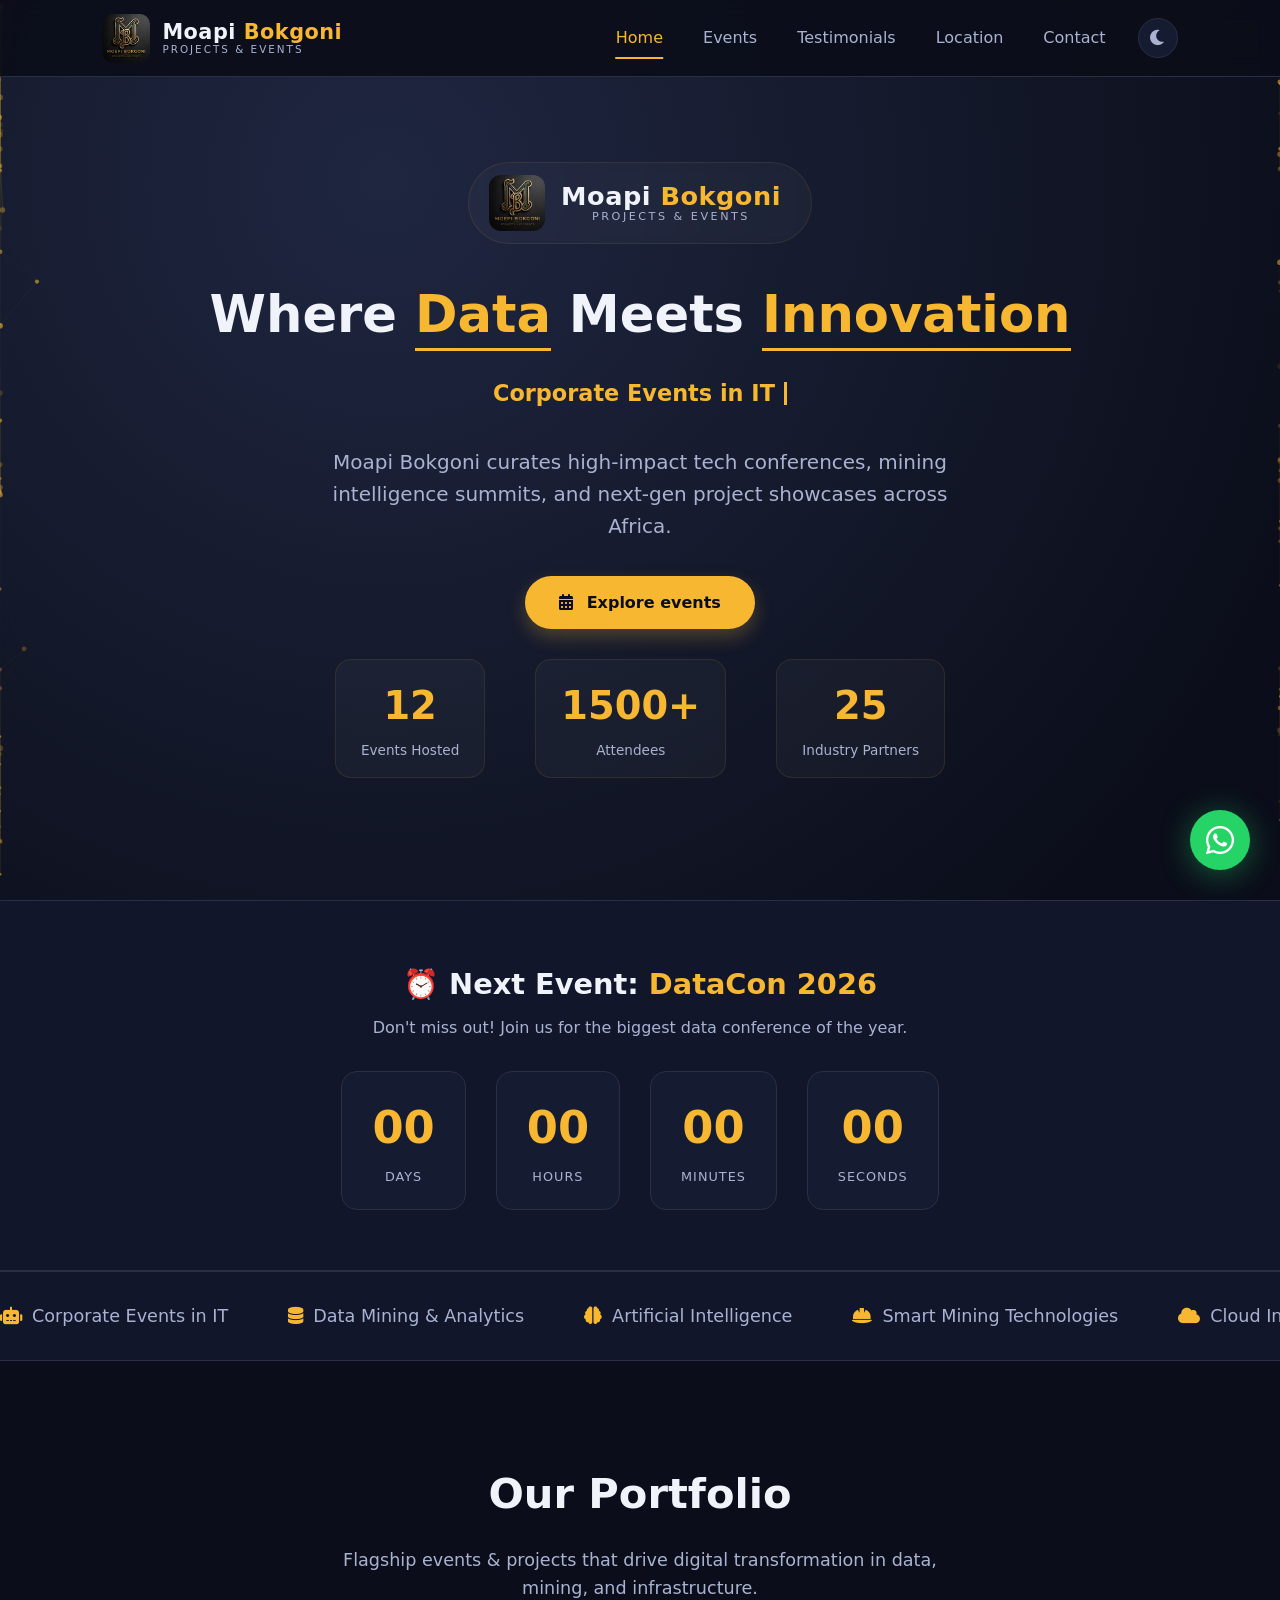
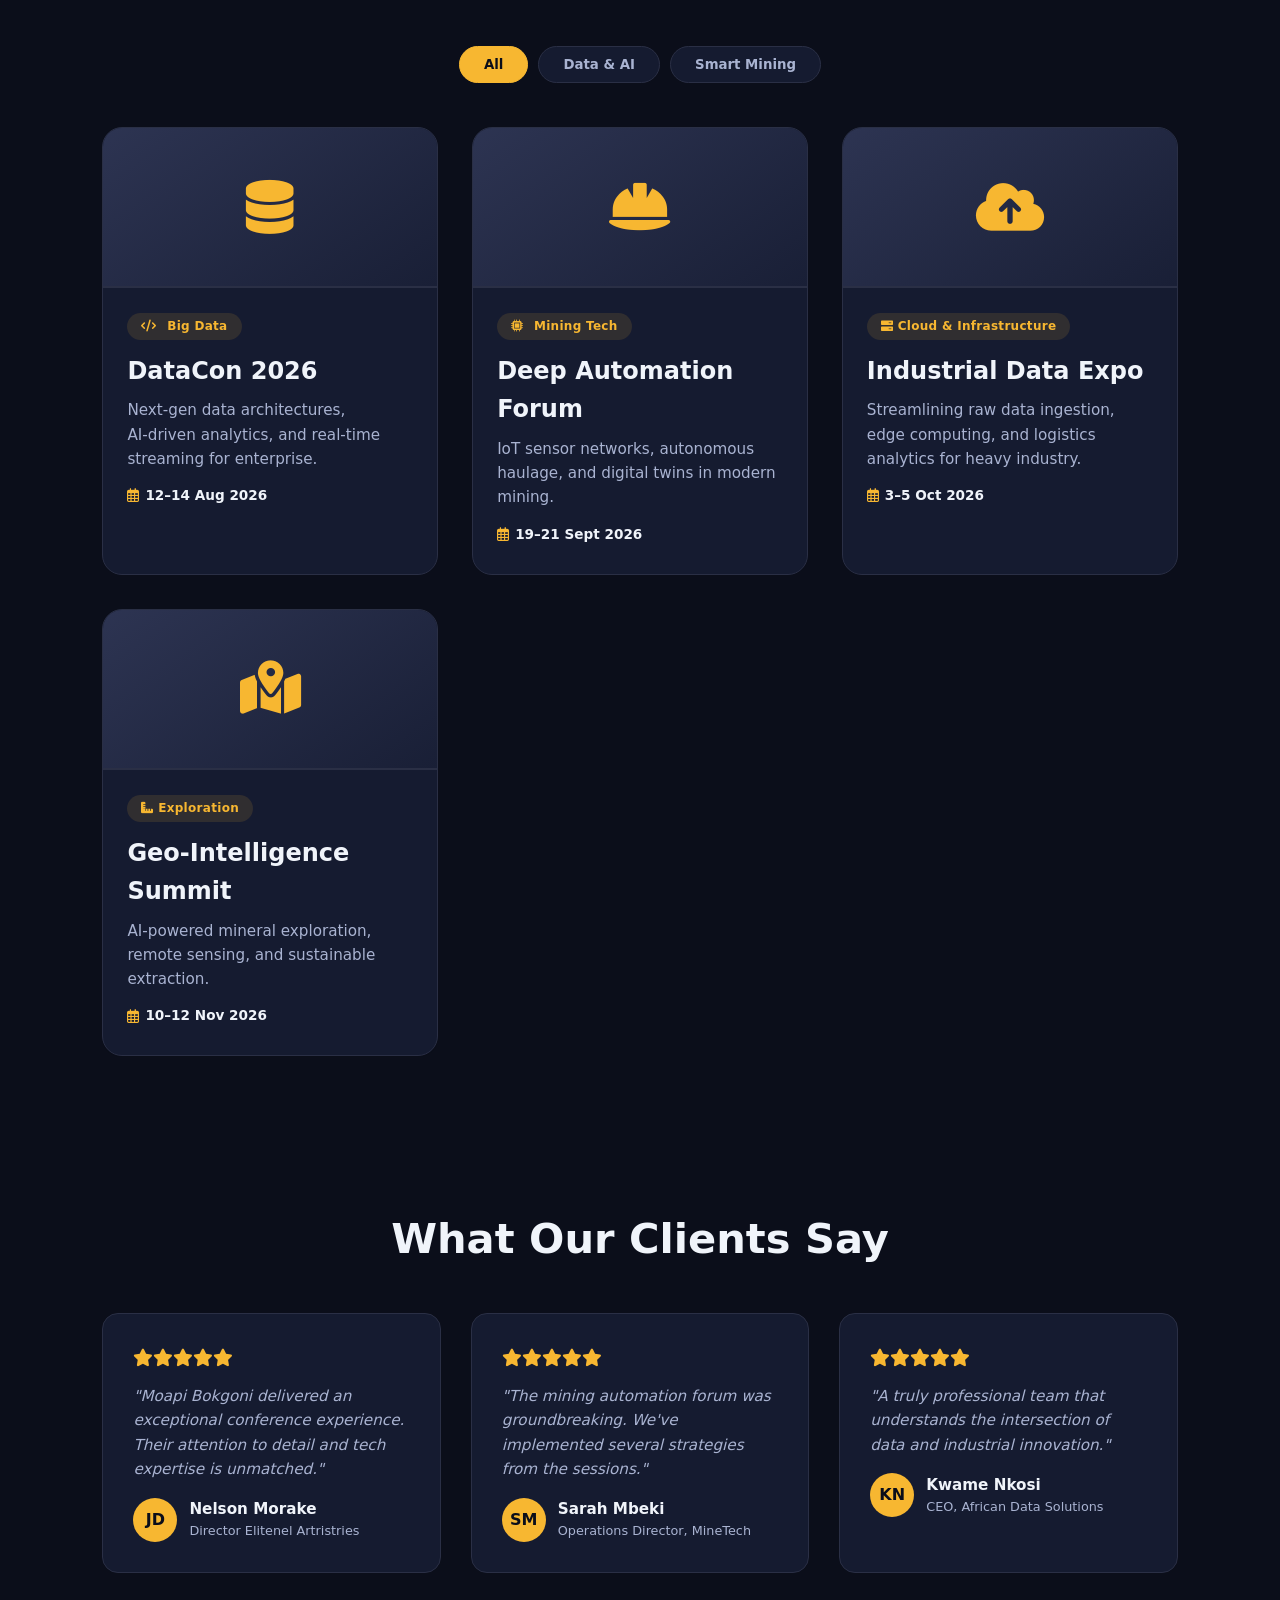
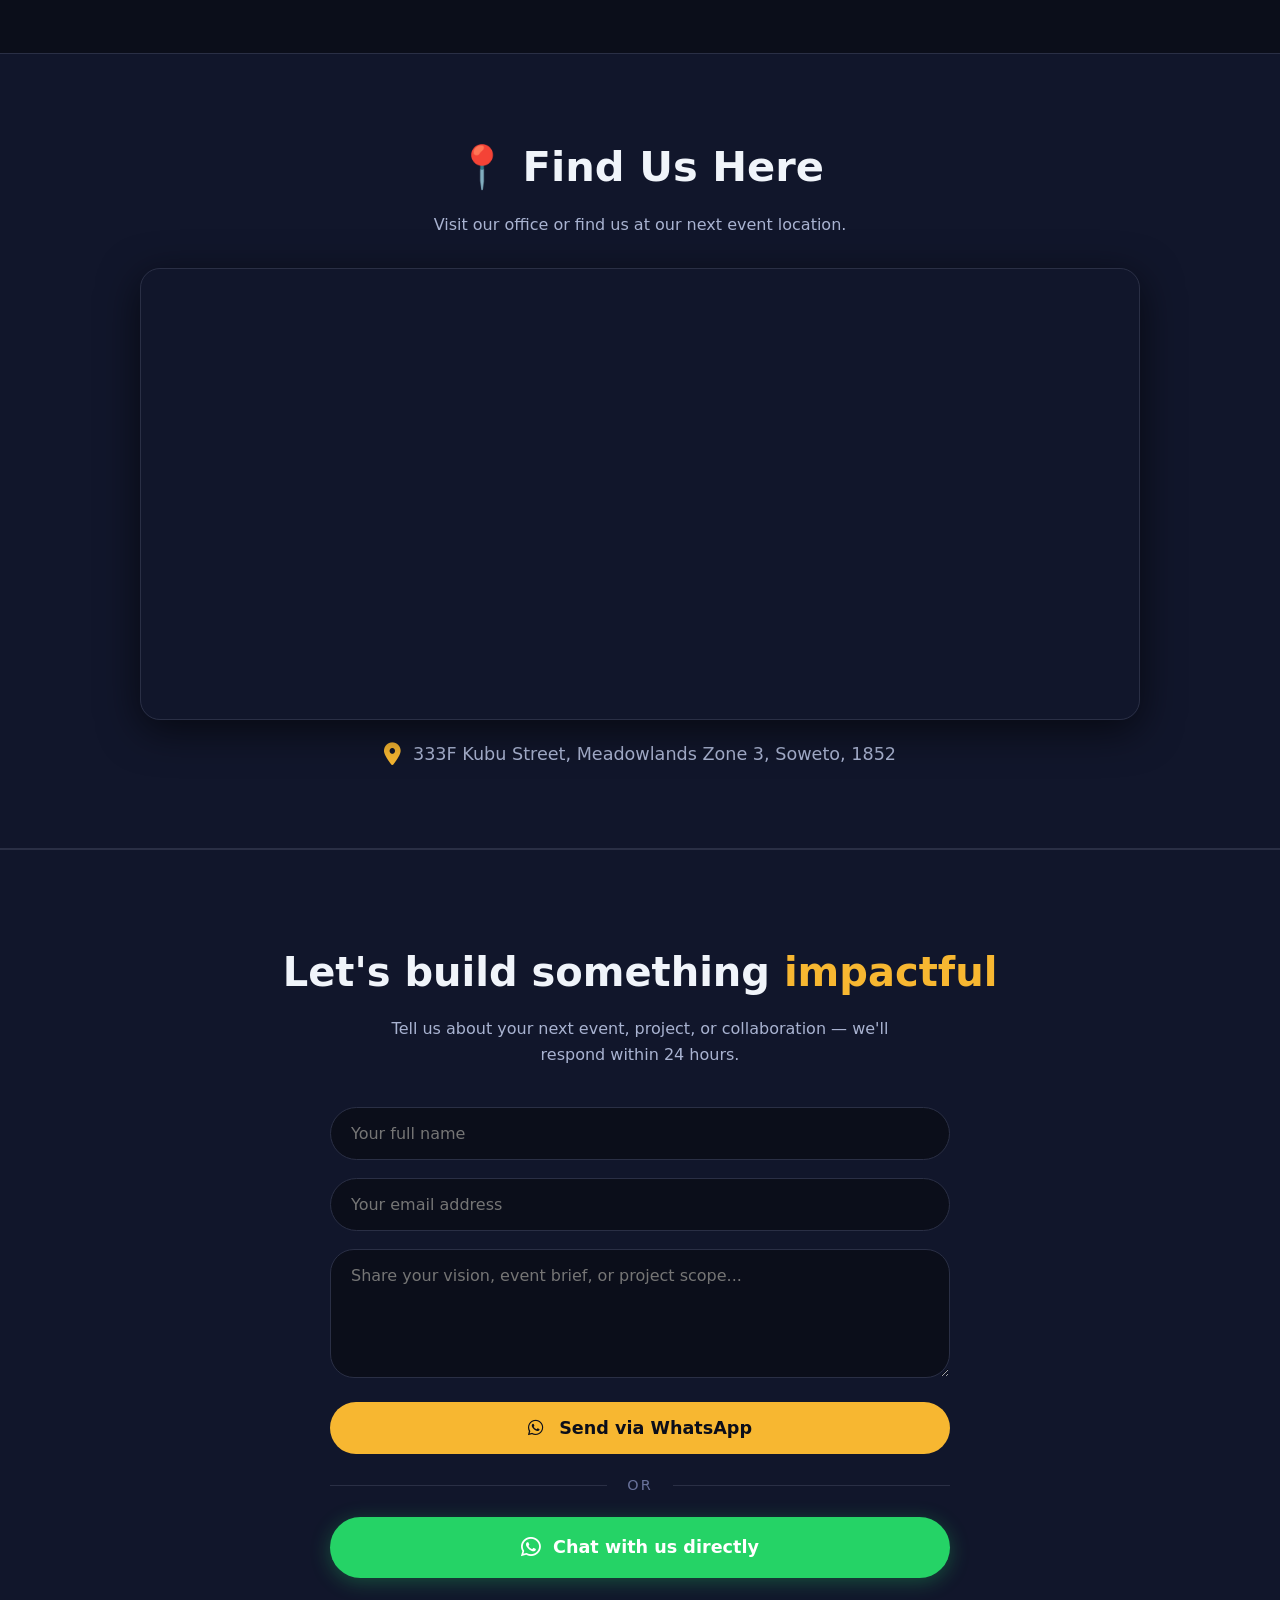
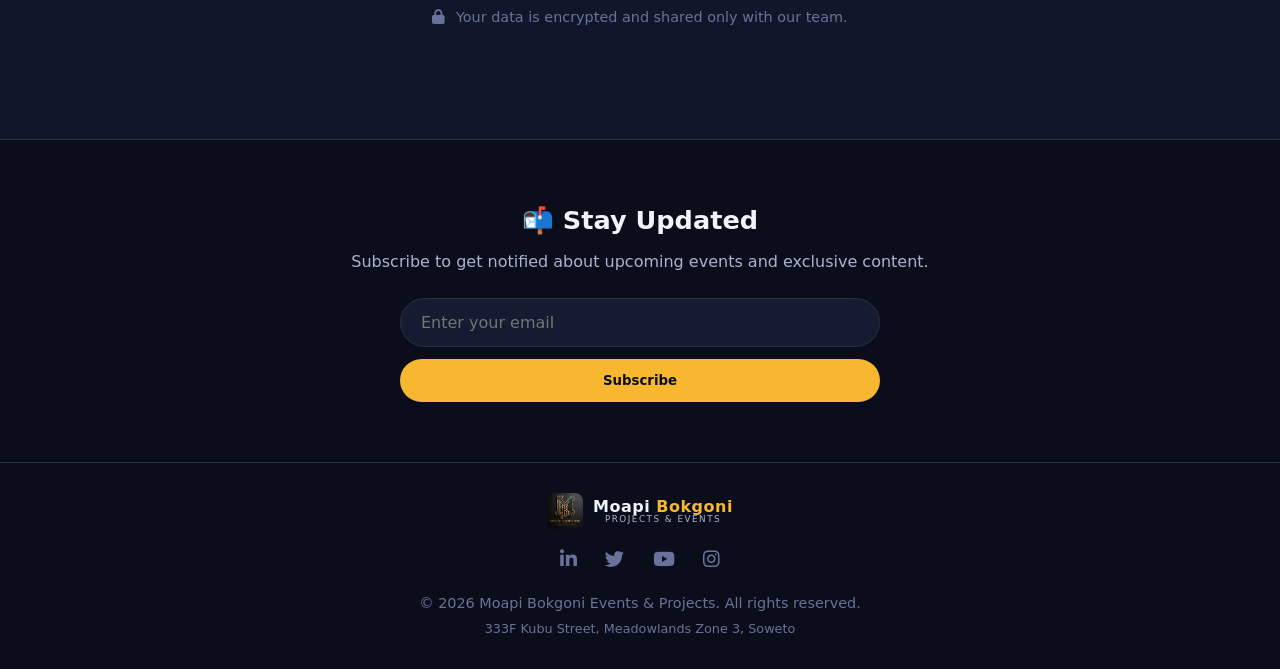
==== commit a8c8a6f6: "Update index.html" ====
--- a/index.html
+++ b/index.html
@@ -1327,8 +1327,8 @@
                 <div class="author">
                     <div class="avatar">JD</div>
                     <div>
-                        <div class="name">John Doe</div>
-                        <div class="role">CTO, DataTech Africa</div>
+                        <div class="name">Nelson Morake</div>
+                        <div class="role">Director Elitenel Artristries</div>
                     </div>
                 </div>
             </div>
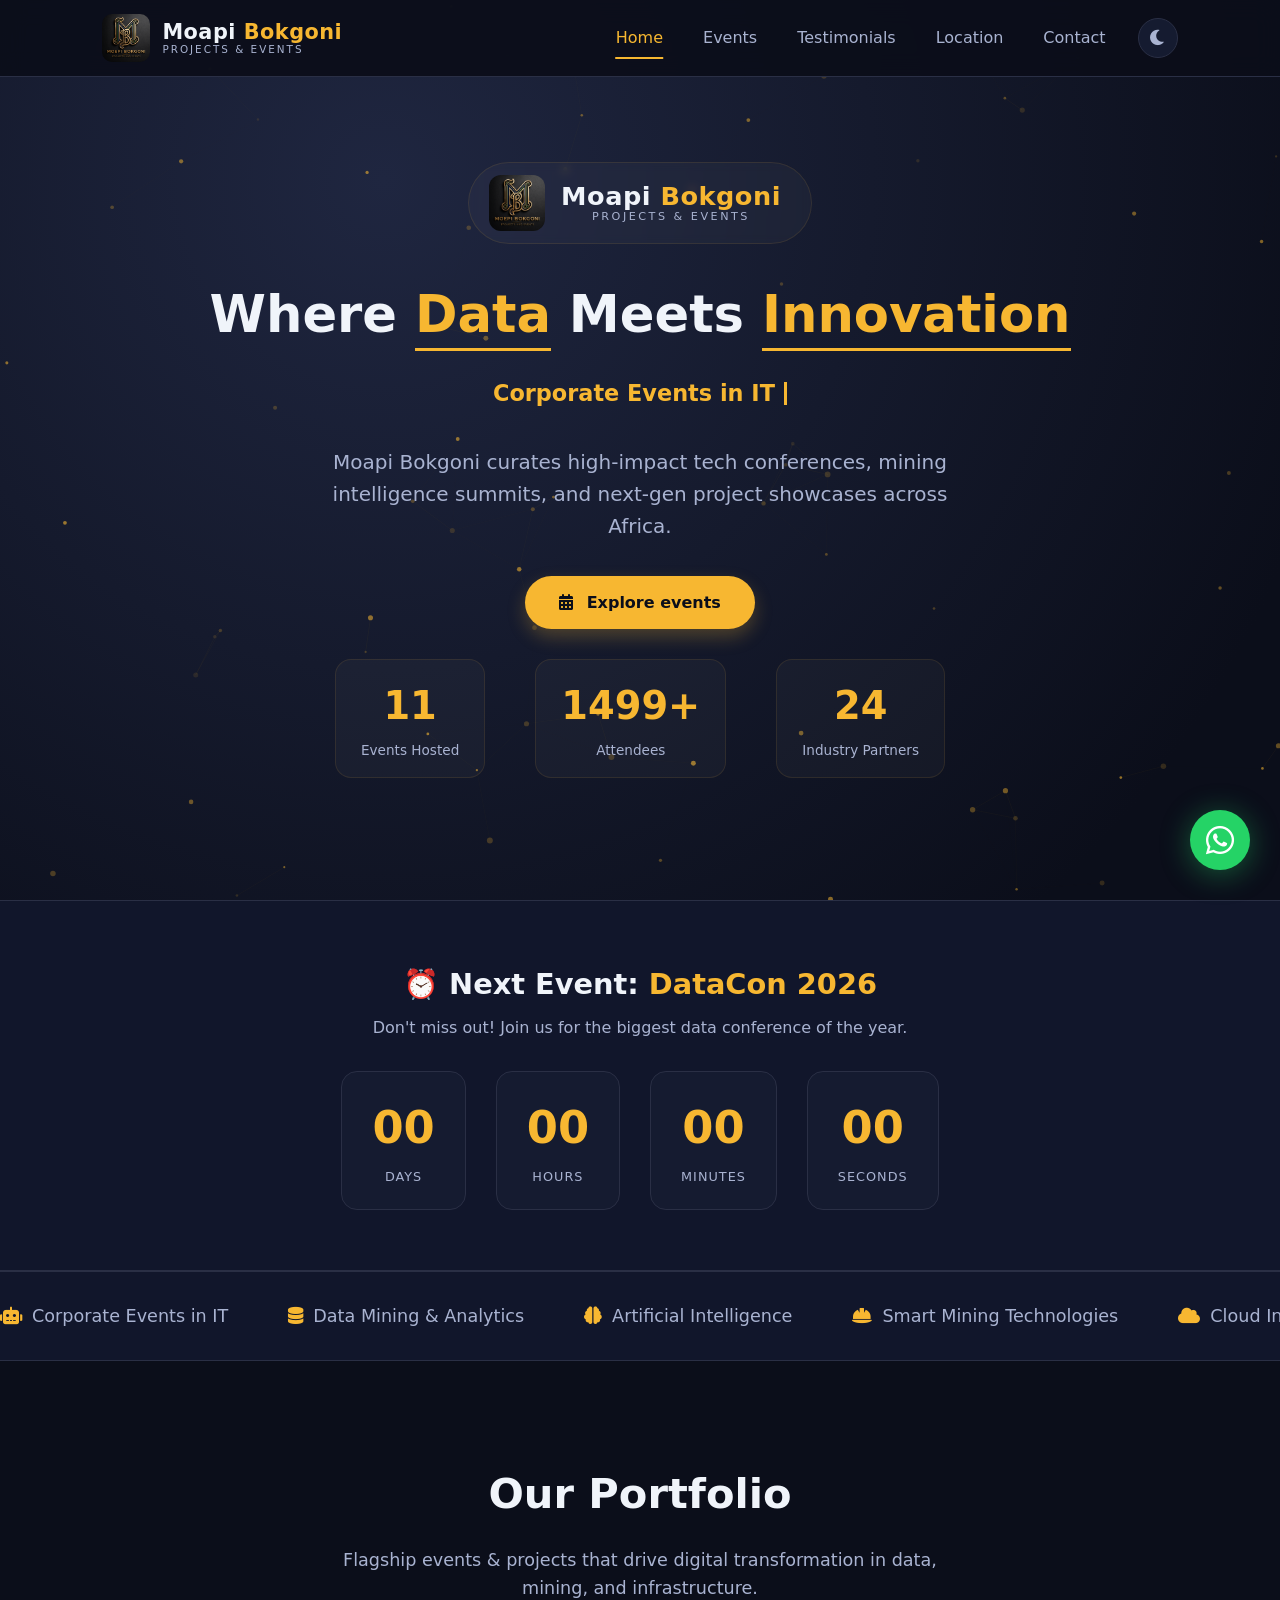
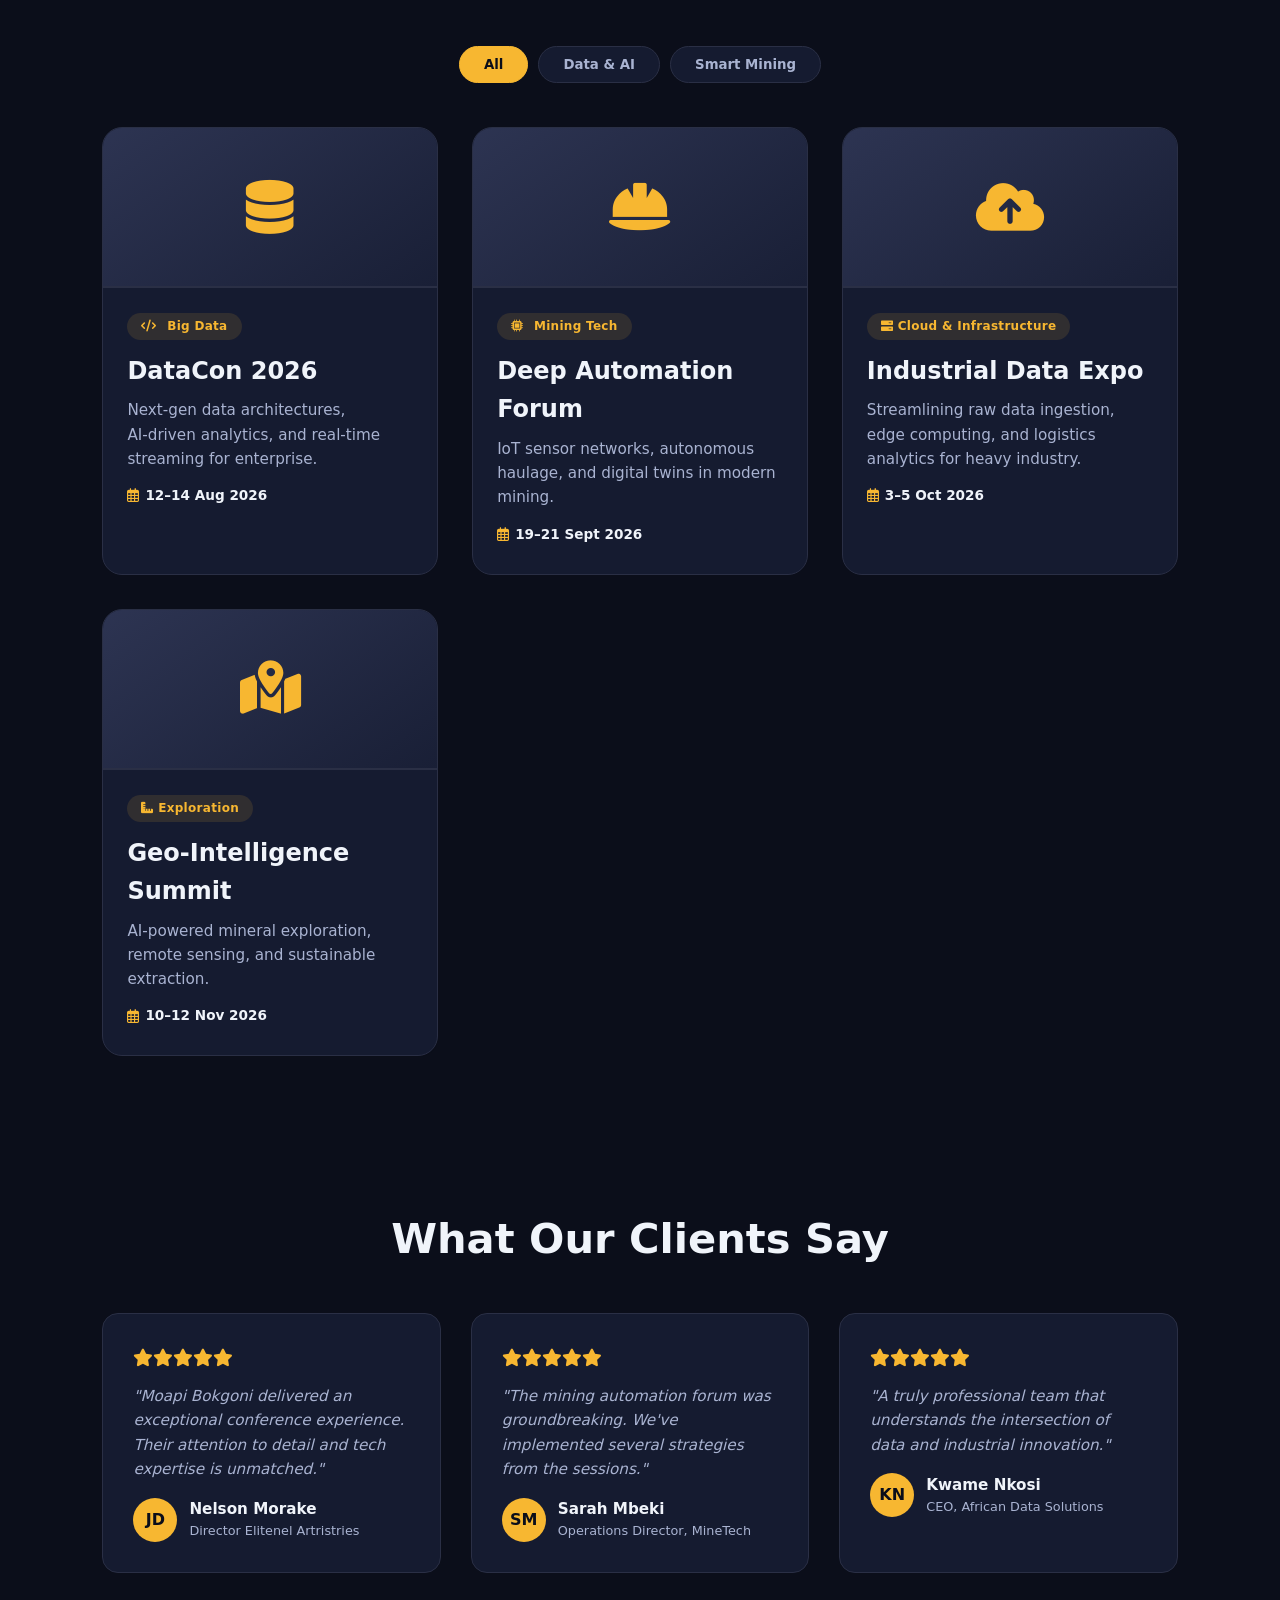
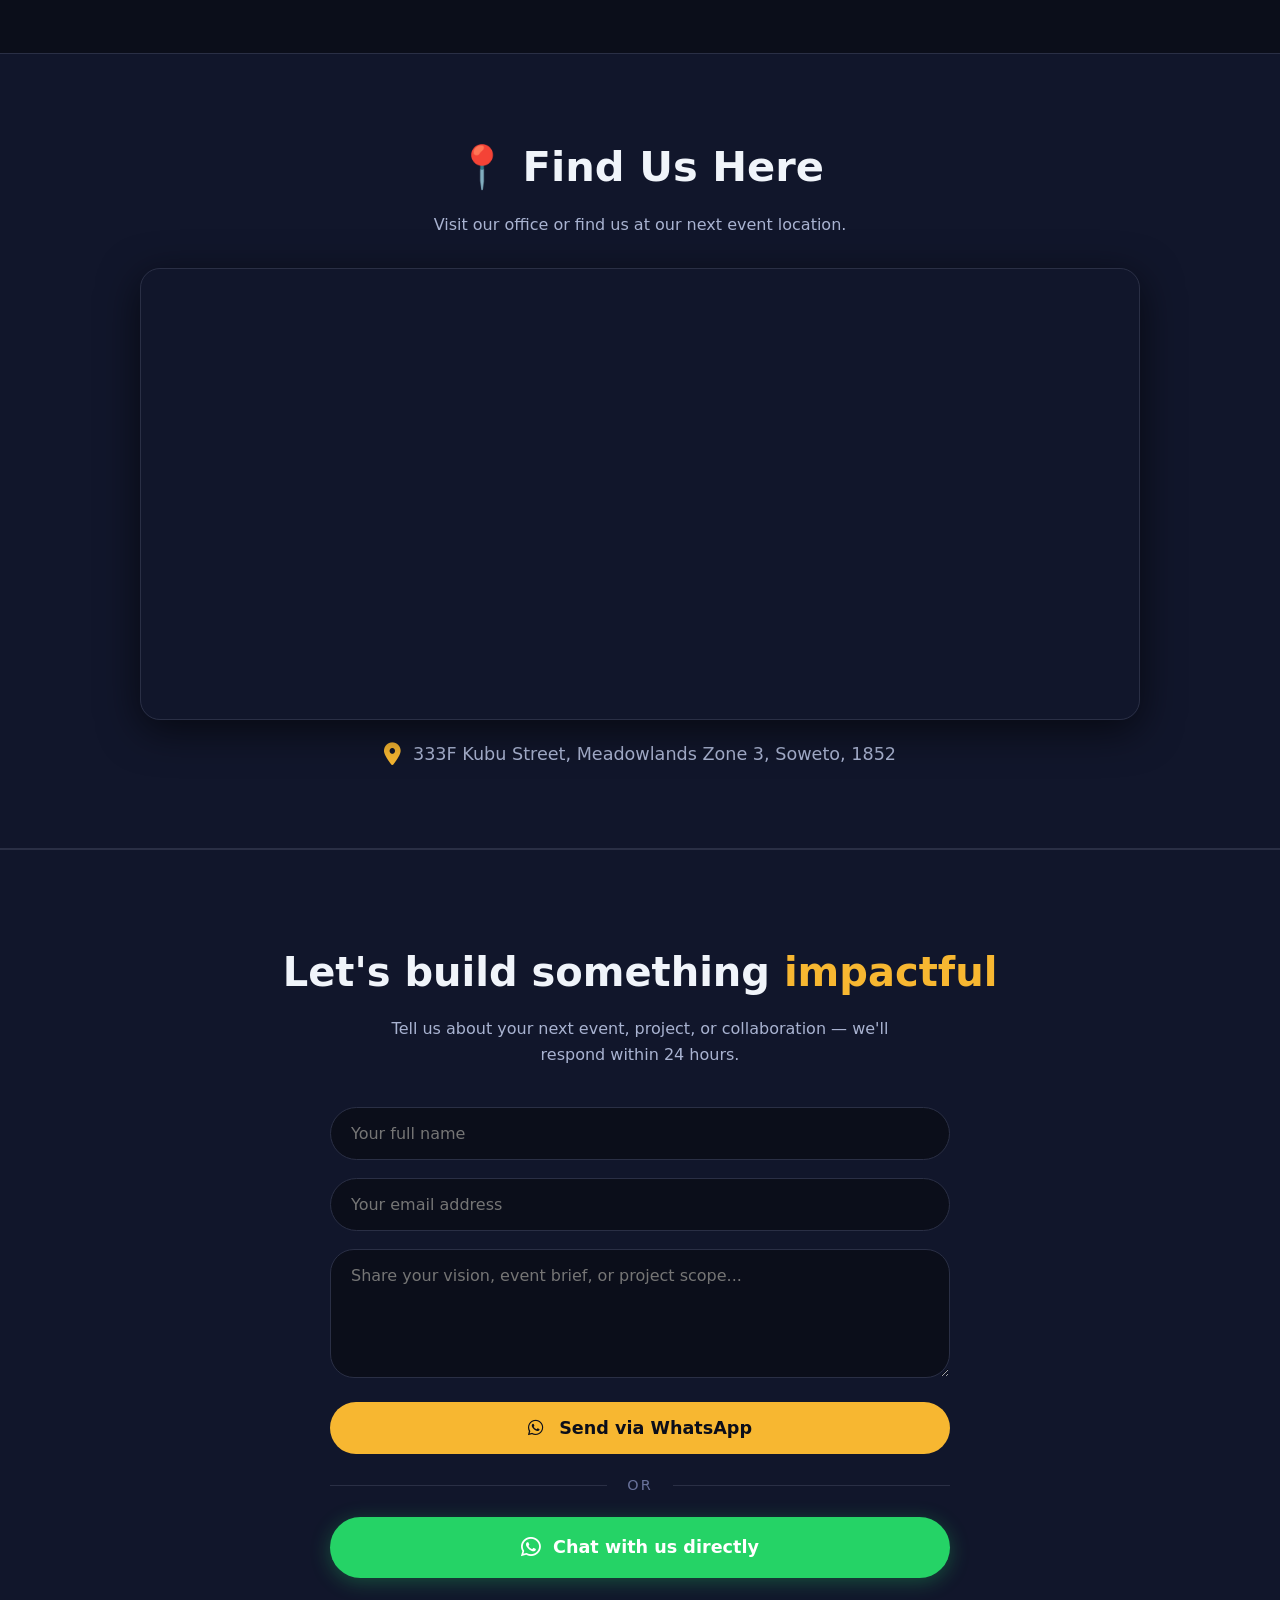
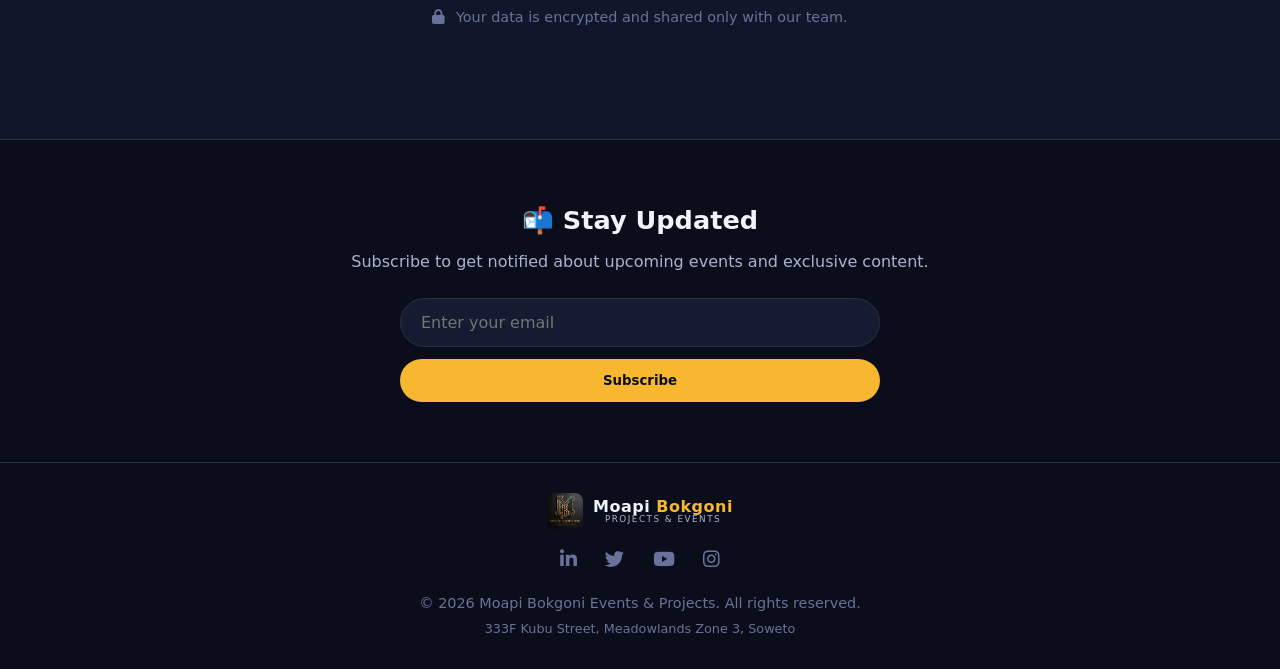
==== commit f4566750: "Update index.html" ====
--- a/index.html
+++ b/index.html
@@ -1659,7 +1659,7 @@
 
             // ========== 8. COUNTDOWN TIMER ==========
             function updateCountdown() {
-                const targetDate = new Date('2026-08-12T09:00:00').getTime();
+                const targetDate = new Date('2026-06-12T09:00:00').getTime();
                 const now = new Date().getTime();
                 const diff = targetDate - now;
 
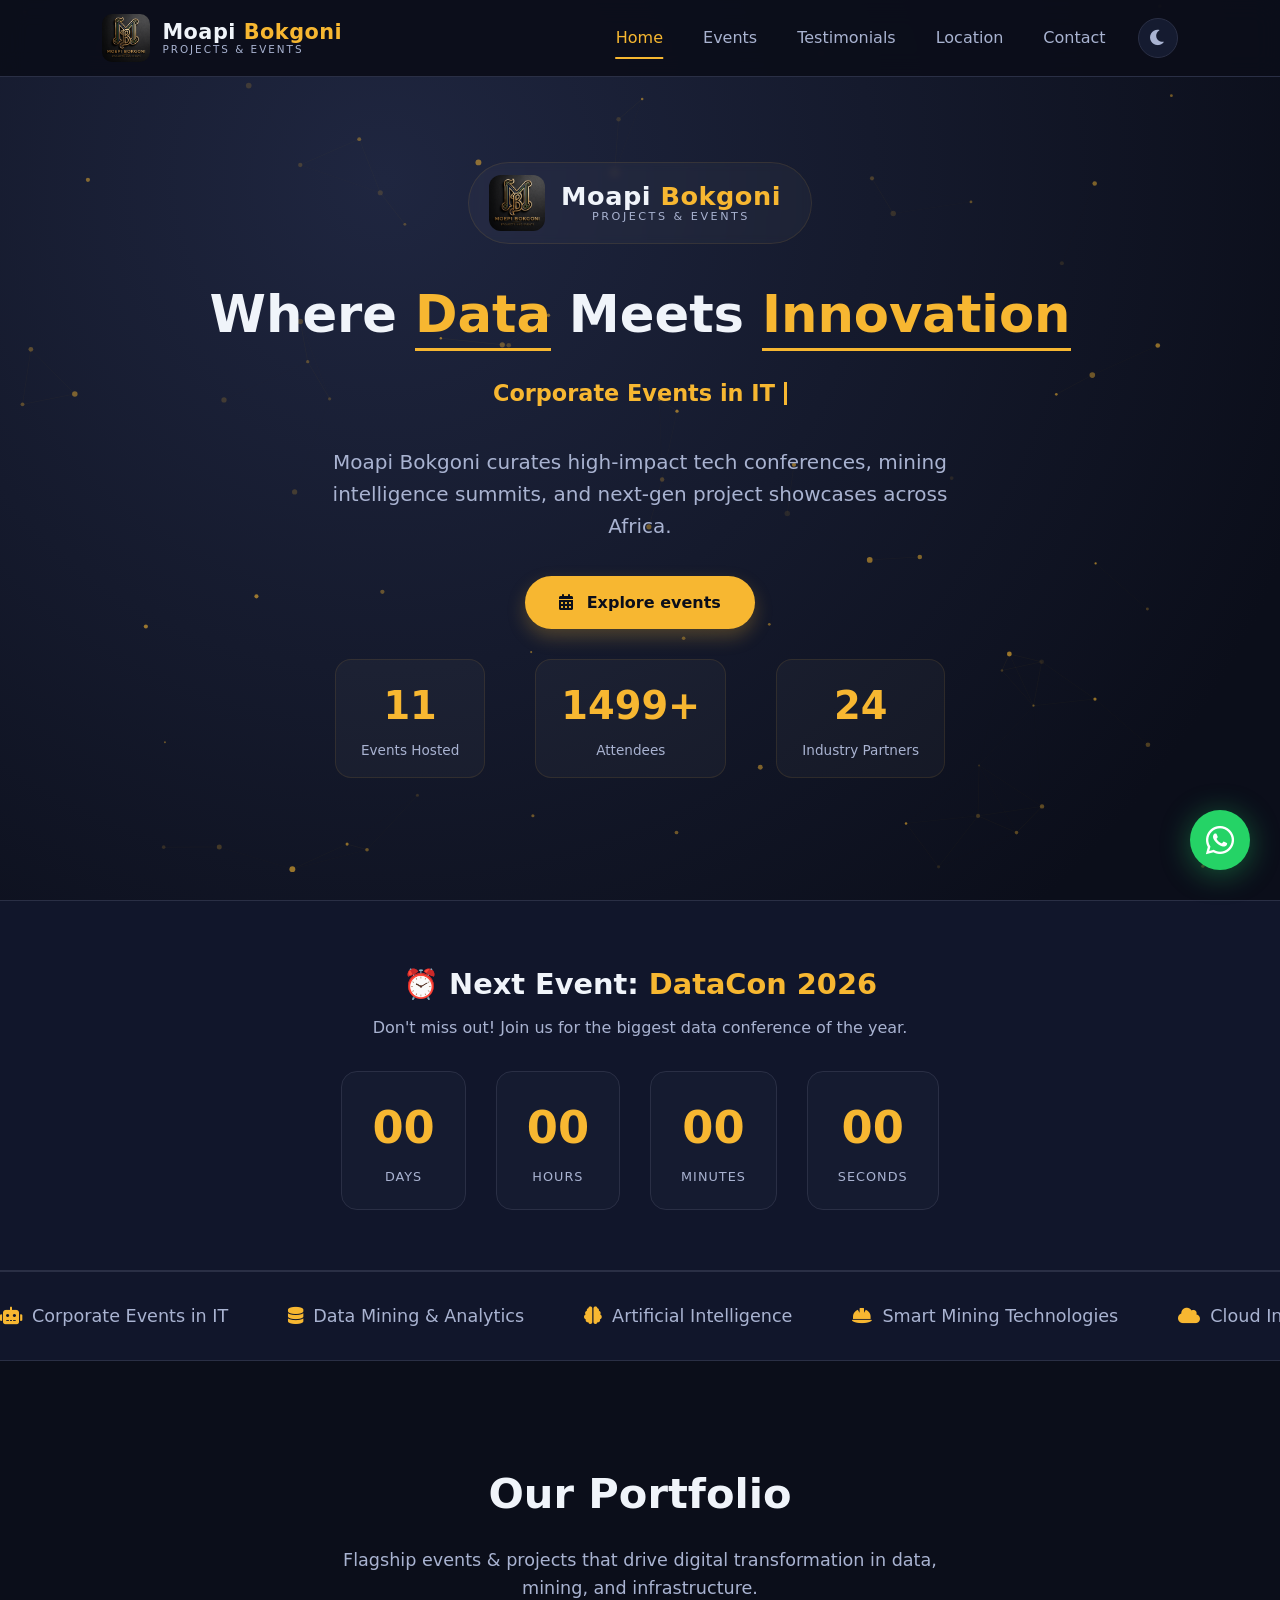
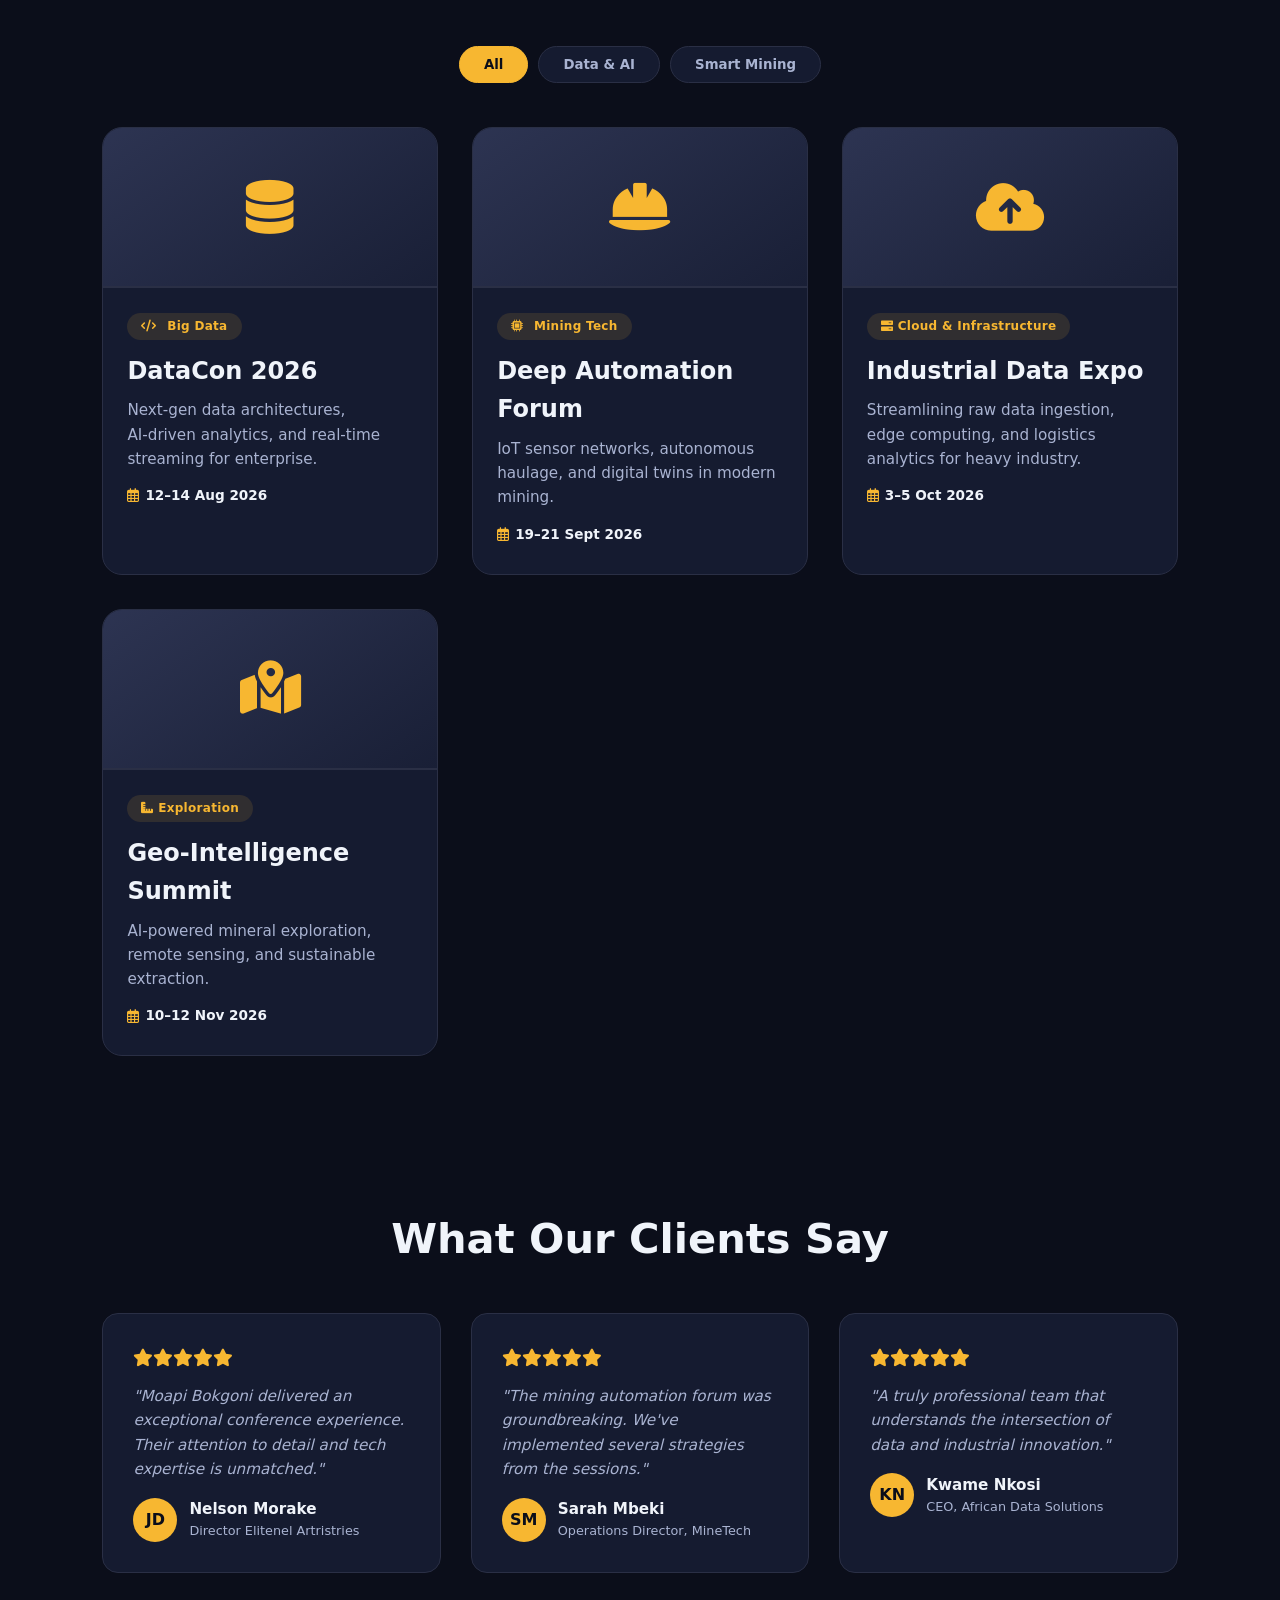
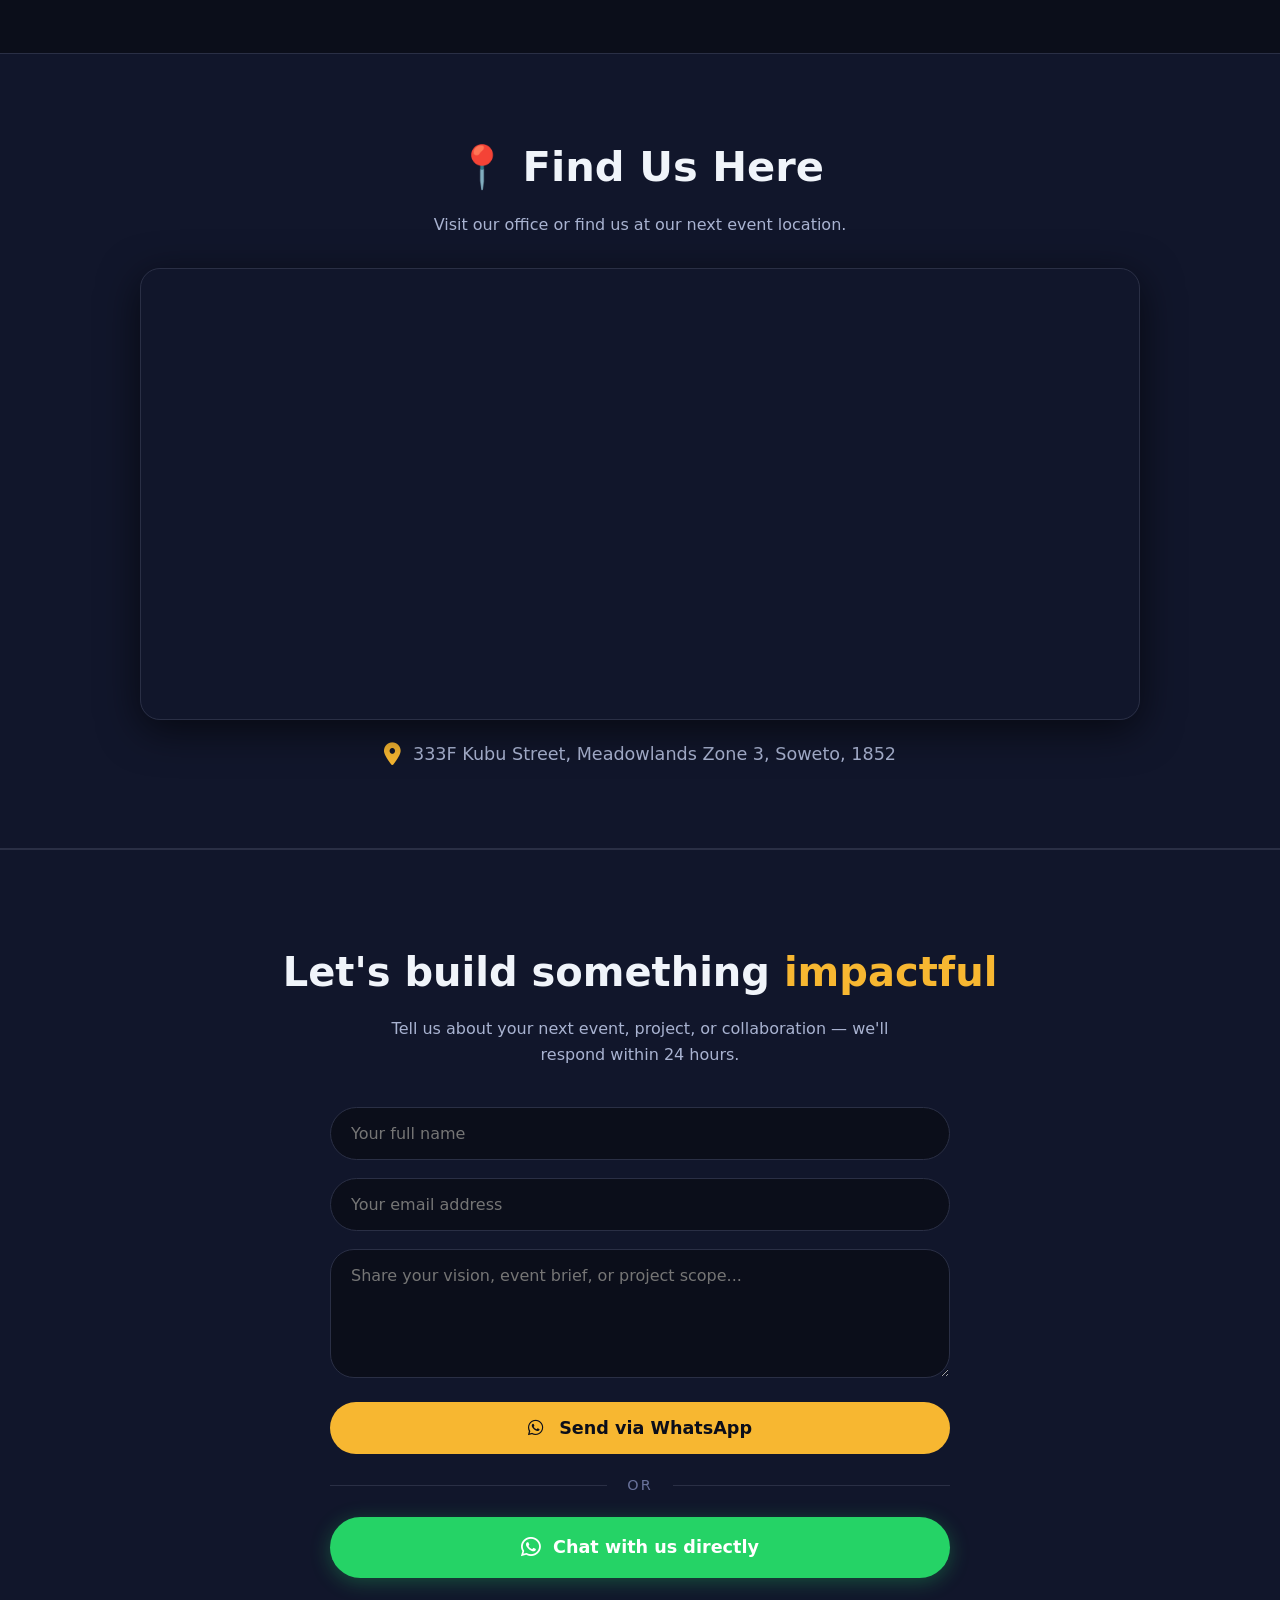
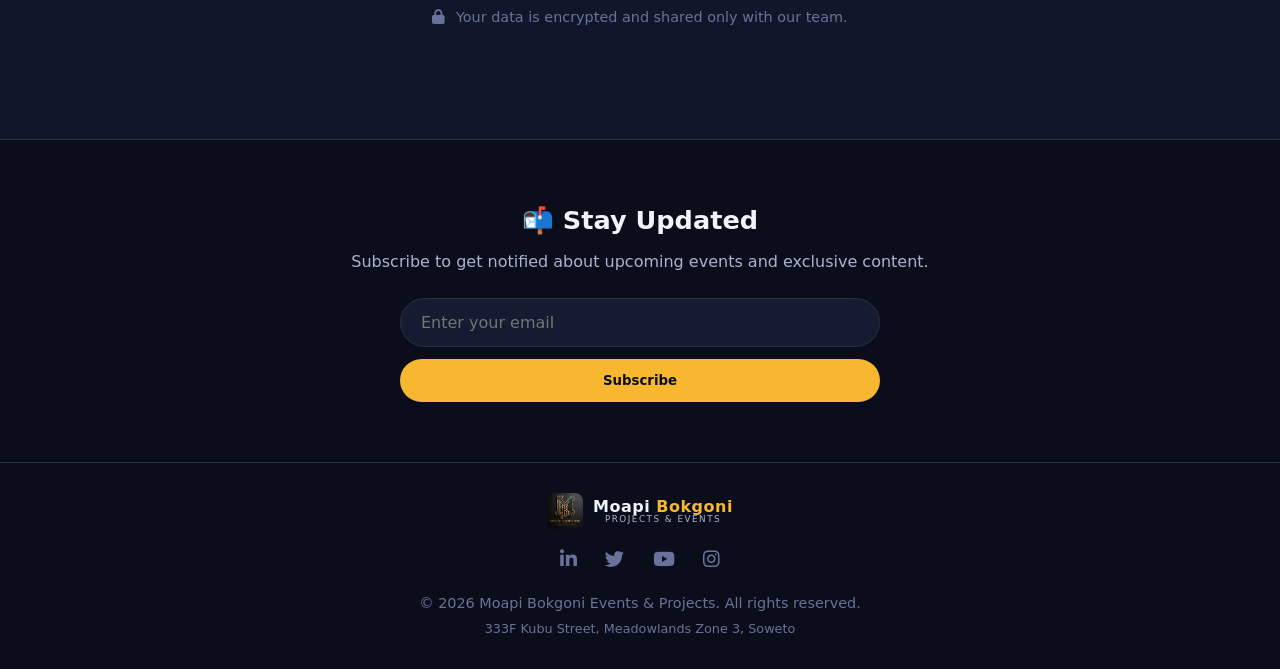
==== commit 847b4b26: "Update index.html" ====
--- a/index.html
+++ b/index.html
@@ -1659,7 +1659,7 @@
 
             // ========== 8. COUNTDOWN TIMER ==========
             function updateCountdown() {
-                const targetDate = new Date('2026-06-12T09:00:00').getTime();
+                const targetDate = new Date('2026-09-12T09:00:00').getTime();
                 const now = new Date().getTime();
                 const diff = targetDate - now;
 
